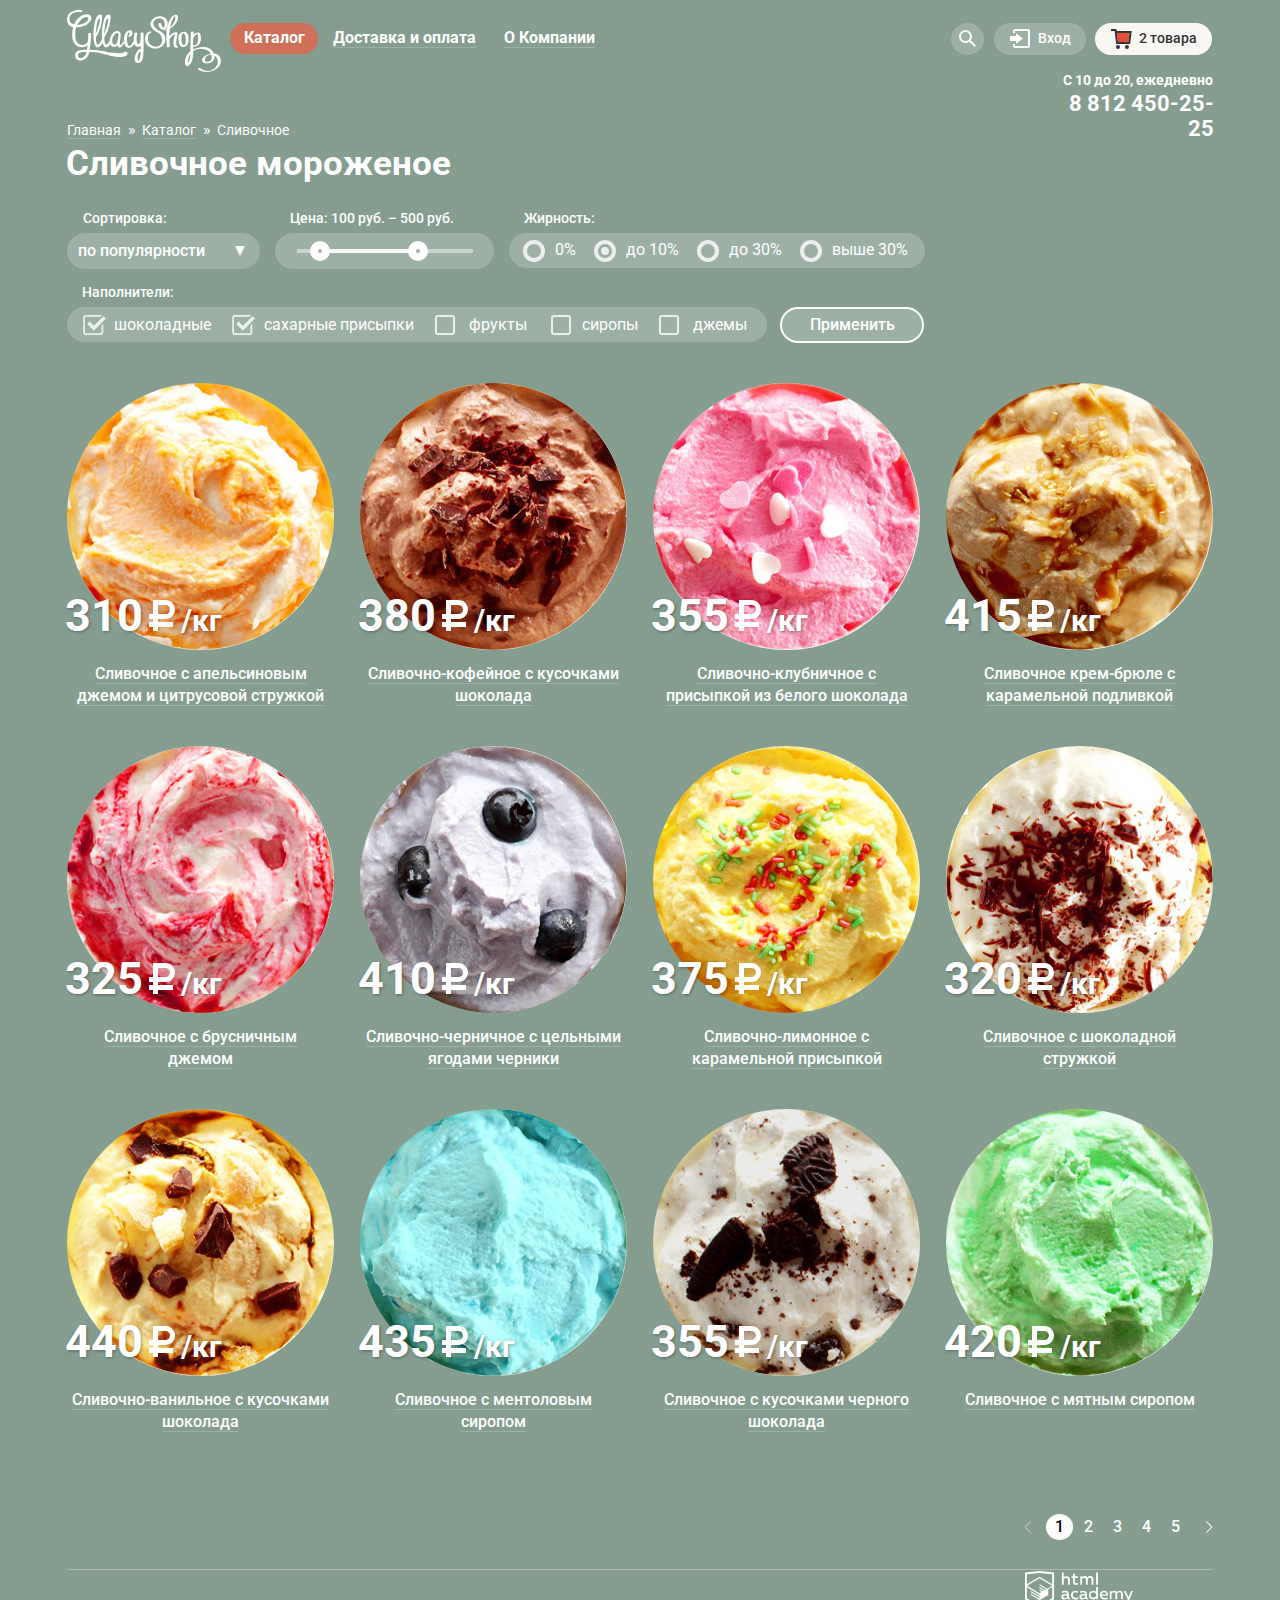
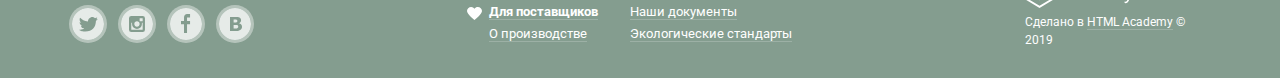
==== inner.html @ cc371067 "Правки + PxP задание 7" ====
<!DOCTYPE html>
<html lang="ru">
  <head>
    <meta charset="UTF-8">
    <title>Каталог сливочного мороженого Глейси</title>
    <link rel="stylesheet" href="https://fonts.googleapis.com/css?family=Roboto:400,500,700&amp;subset=cyrillic">
    <link rel="stylesheet" href="css/normalize.css">
    <link rel="stylesheet" href="css/style.css">
  </head>
  <body>
    <header class="main-header container">
      <nav class="main-navigation">
        <a class="logo-main-header" href="index.html">
          <img src="img/icons/logo.svg" alt="Gllacy Shop" width="154" height="64">
        </a>
        <ul class="site-navigation">
          <li class="site-navigation-item">
            <a class="current-site-navigation-link" href="#"><span class="site-navigation-item-border">Каталог</span></a>
            <ul class="catalog-navigation">
              <li class="catalog-navigation-item"><a href="#">Новинки</a></li>
              <li class="catalog-navigation-item"><a class="current-catalog-navigation-link">Сливочное</a></li>
              <li class="catalog-navigation-item"><a href="#">Щербеты</a></li>
              <li class="catalog-navigation-item"><a href="#">Фруктовый лед</a></li>
              <li class="catalog-navigation-item"><a href="#">Мелорин</a></li>
            </ul>
          </li>
          <li class="site-navigation-item"><a href="#"><span class="site-navigation-item-border">Доставка и оплата</span></a></li>
          <li class="site-navigation-item"><a href="#"><span class="site-navigation-item-border">О Компании</span></a></li>
        </ul>
        <ul class="user-navigation">
          <li class="user-navigation-search">
            <a href="#"><svg xmlns="http://www.w3.org/2000/svg" xmlns:xlink="http://www.w3.org/1999/xlink" width="17" height="17" viewBox="0 0 17 17"><path fill="#fff" d="M16.958 15.527L11.75 10.32A6.455 6.455 0 0 0 13 6.5 6.5 6.5 0 1 0 6.5 13a6.465 6.465 0 0 0 3.839-1.263l5.205 5.204 1.414-1.414zM6.5 11C4.019 11 2 8.981 2 6.5S4.019 2 6.5 2 11 4.019 11 6.5 8.981 11 6.5 11z"/></svg><span class="visually-hidden">Поиск по сайту</span></a>
            <section class="hover-search">
              <h2 class="visually-hidden">Форма поиска</h2>
              <form class="hover-search-form" action="https://echo.htmlacademy.ru" method="post">
                <input type="search" name="search" aria-label="Что ищем?" placeholder="Что ищем?">
              </form>
            </section>
          </li>
          <li class="user-navigation-login">
            <a href="#"><svg xmlns="http://www.w3.org/2000/svg" xmlns:xlink="http://www.w3.org/1999/xlink" width="21" height="19" viewBox="0 0 21 19"><g fill="#000"><path d="M6 14.875L12.917 9.5 6 4.125v2.917H-.042v4.917H6z"/><path d="M18 0H5C3.9 0 3 .9 3 2v2h2V2h13v15H5v-2H3v2c0 1.1.9 2 2 2h13c1.1 0 2-.9 2-2V2c0-1.1-.9-2-2-2z"/></g></svg>Вход<span class="visually-hidden">на сайт</span></a>
            <section class="hover-login">
              <h2 class="visually-hidden">Форма логина</h2>
              <form class="hover-login-form" action="https://echo.htmlacademy.ru" method="post">
                <p class="hover-login-input"><input type="email" name="login-email" aria-label="Электронная почта" placeholder="Электронная почта"></p>
                <p class="hover-login-input"><input type="password" name="login-password" aria-label="Пароль" placeholder="Пароль"></p>
                <button class="hover-login-button button" type="submit">Войти</button>
                <p class="hover-login-links">
                  <a href="#">Забыли пароль?</a>
                  <a href="#">Новая регистрация</a>
                </p>
              </form>
            </section>
          </li>
          <li class="user-navigation-cart filled-cart">
            <a href="#"><svg xmlns="http://www.w3.org/2000/svg" width="21" height="20" viewBox="0 0 21 20"><path fill="#E84D37" d="M5.888 4.031L6.922 13h10.45l1.176-8.969z"/><circle fill="#343434" cx="6.984" cy="18" r="2"/><circle fill="#343434" cx="15.984" cy="18" r="2"/><path fill="#343434" d="M5.657 2.031L5.422 0H0v2h3.64l1.5 13h13.988l1.699-12.969H5.657zM17.372 13H6.922L5.888 4.031h12.66L17.372 13z"/></svg><span class="visually-hidden">В корзине</span>2 товара</a>
            <section class="hover-filled-cart">
              <h2 class="visually-hidden">В корзине</h2>
              <table class="hover-filled-cart-table">
                <tbody class="cart-tbody">
                  <tr class="cart-tbody-row">
                    <td class="cart-delete"><button class="cart-delete-button" type="button"><span class="visually-hidden">Удалить</span></button></td>
                    <td class="cart-item-image"><img src="img/catalog-item/mini-orange.png" alt="Пломбир с апельсиновым джемом" width="33" height="33"></td>
                    <td class="cart-item-name"><a href="#">Пломбир с апельсиновым джемом</a></td>
                    <td class="cart-price">1,5 кг х <span class="cart-price-per-weight">200 руб.</span></td>
                    <td class="cart-price-sum">300 руб.</td>
                  </tr>
                  <tr class="cart-tbody-row">
                    <td class="cart-delete"><button class="cart-delete-button" type="button"><span class="visually-hidden">Удалить</span></button></td>
                    <td class="cart-item-image"><img src="img/catalog-item/mini-strawberry.png" alt="Клубничный пломбир с присыпкой из белого шоколада" width="33" height="33"></td>
                    <td class="cart-item-name"><a href="#">Клубничный пломбир с присыпкой из белого шоколада</a></td>
                    <td class="cart-price">1,5 кг х <span class="cart-price-per-weight">300 руб.</span></td>
                    <td class="cart-price-sum">450 руб.</td>
                  </tr>
                </tbody>
                <tfoot class="cart-tfoot">
                  <tr class="cart-tfoot-row">
                    <td class="cart-total" colspan="5">Итого: 750 руб.</td>
                  </tr>
                </tfoot>
              </table>
              <a class="hover-filled-cart-button button" href="#">Оформить заказ</a>
            </section>
          </li>
        </ul>
        <section class="header-contacts">
          <h2 class="visually-hidden">Контакты</h2>
          <p class="header-contacts-hours">С 10 до 20, ежедневно</p>
          <a class="header-contacts-tel" href="tel:+78124502525">8 812 450-25-25</a>
        </section>
      </nav>
    </header>
    <main class="container">
      <div class="wrapper-h1-breadcrumbs">
        <h1 class="h1-cream">Сливочное мороженое</h1>
        <ul class="breadcrumbs">
          <li class="breadcrumbs-item"><a href="index.html">Главная</a></li>
          <li class="breadcrumbs-item"><a href="#">Каталог</a></li>
          <li class="breadcrumbs-item"><a class="breadcrumbs-current">Сливочное</a></li>
        </ul>
      </div>
      <section class="catalog-filter">
        <h2 class="visually-hidden">Фильтры каталога</h2>
        <form class="catalog-filter-form" action="https://echo.htmlacademy.ru" method="get">
          <fieldset class="field-sorting">
            <legend class="field-sorting-title">Сортировка:</legend>
            <select class="field-sorting-options" name="sorting" aria-label="Выбор сортировки">
              <option value="popularity">по популярности</option>
              <option value="cheap-first">сначала недорогие</option>
              <option value="expensive-first">сначала дорогие</option>
              <option value="fat-content">по жирности</option>
            </select>
            <span class="field-sorting-options-arrow"></span>
          </fieldset>
          <fieldset class="field-price-range"> <!-- Вопрос - у нас тут заглушка, норм что текст просто в легенде написан или надо 100 руб и 500 руб вынести в 2 отдельных лейбла с инпутами? -->
            <legend>Цена: 100 руб. – 500 руб.</legend>
            <input class="visually-hidden" type="range" name="price-range" min="100" max="500" step="5" aria-label="Выбор ценового диапазона" tabindex="-1">
            <div class="range-controls">
              <div class="scale">
                <div class="bar"></div>
              </div>
              <div class="range-toggle range-toggle-min"></div>
              <div class="range-toggle range-toggle-max"></div>
            </div>
          </fieldset>
          <fieldset class="field-fat">
            <legend>Жирность<span class="visually-hidden"> мороженого</span>:</legend>
            <div class="field-wrapper field-wrapper-fat">
              <label for="fat-zero">
                <input class="visually-hidden" id="fat-zero" type="radio" name="fat-content">
                <span class="fat-radio"></span>0%
              </label>
              <label for="fat-below-10">
                <input class="visually-hidden" id="fat-below-10" type="radio" name="fat-content" checked>
                <span class="fat-radio"></span>до 10%
              </label>
              <label for="fat-below-30">
                 <input class="visually-hidden" id="fat-below-30" type="radio" name="fat-content">
                 <span class="fat-radio"></span>до 30%
              </label>
              <label for="fat-above-30">
                <input class="visually-hidden" id="fat-above-30" type="radio" name="fat-content">
                <span class="fat-radio"></span>выше 30%
              </label>
            </div>
          </fieldset>
          <fieldset class="field-filler">
            <legend>Наполнители<span class="visually-hidden"> для мороженого</span>:</legend>
            <div class="field-wrapper field-wrapper-filler">
              <label for="filler-choco">
                <input class="visually-hidden" id="filler-choco" type="checkbox" name="filler-choco" checked>
                <span class="filler-checkbox"></span>шоколадные
              </label>
              <label for="filler-sugar">
                <input class="visually-hidden" id="filler-sugar" type="checkbox" name="filler-sugar" checked>
                <span class="filler-checkbox"></span>сахарные присыпки
              </label>
              <label for="filler-fruits">
                <input class="visually-hidden" id="filler-fruits" type="checkbox" name="filler-fruits">
                <span class="filler-checkbox"></span>фрукты
              </label>
              <label for="filler-syrup">
                <input class="visually-hidden" id="filler-syrup" type="checkbox" name="filler-syrup">
                <span class="filler-checkbox"></span>сиропы
              </label>
              <label for="filler-jam">
                <input class="visually-hidden" id="filler-jam" type="checkbox" name="filler-jam">
                <span class="filler-checkbox"></span>джемы
              </label>
            </div>
          </fieldset>
          <button class="catalog-filter-button" type="submit">Применить</button>
        </form>
      </section>
      <section class="catalog catalog-cream">
        <h2 class="visually-hidden">Виды сливочного мороженого</h2>
        <ul class="catalog-list">
          <li class="catalog-item">
            <h3 class="catalog-item-name">
              <a href="#">Сливочное с апельсиновым джемом и цитрусовой стружкой</a>
            </h3>
            <a class="catalog-item-image-circle" href="#">
              <p><img src="img/catalog-item/orange.jpg" alt="Сливочное с апельсиновым джемом и цитрусовой стружкой" width="267" height="267"></p>
            </a>
            <p class="catalog-item-price">310<span class="visually-hidden">руб.</span><span class="catalog-item-weight">/кг</span></p>
            <a class="catalog-item-button button" href="#">Быстрый просмотр</a>
          </li>
          <li class="catalog-item">
            <h3 class="catalog-item-name">
              <a href="#">Сливочно-кофейное с кусочками шоколада</a>
            </h3>
            <a class="catalog-item-image-circle" href="#">
              <p><img src="img/catalog-item/coffee.jpg" alt="Сливочно-кофейное с кусочками шоколада" width="267" height="267"></p>
            </a>
            <p class="catalog-item-price">380<span class="visually-hidden"> руб.</span><span class="catalog-item-weight">/кг</span></p>
            <a class="catalog-item-button button" href="#">Быстрый просмотр</a>
          </li>
          <li class="catalog-item">
            <h3 class="catalog-item-name">
              <a href="#">Сливочно-клубничное с присыпкой из белого шоколада</a>
            </h3>
            <a class="catalog-item-image-circle" href="#">
              <p><img src="img/catalog-item/strawberry.jpg" alt="Сливочно-клубничное с присыпкой из белого шоколада" width="267" height="267"></p>
            </a>
            <p class="catalog-item-price">355<span class="visually-hidden"> руб.</span><span class="catalog-item-weight">/кг</span></p>
            <a class="catalog-item-button button" href="#">Быстрый просмотр</a>
          </li>
          <li class="catalog-item">
            <h3 class="catalog-item-name">
              <a href="#">Сливочное крем-брюле с карамельной подливкой</a>
            </h3>
            <a class="catalog-item-image-circle" href="#">
              <p><img src="img/catalog-item/cream-brulee.jpg" alt="Сливочное крем-брюле с карамельной подливкой" width="267" height="267"></p>
            </a>
            <p class="catalog-item-price">415<span class="visually-hidden"> руб.</span><span class="catalog-item-weight">/кг</span></p>
            <a class="catalog-item-button button" href="#">Быстрый просмотр</a>
          </li>
          <li class="catalog-item">
            <h3 class="catalog-item-name">
              <a href="#">Сливочное с брусничным джемом</a>
            </h3>
            <a class="catalog-item-image-circle" href="#">
              <p><img src="img/catalog-item/cranberry.jpg" alt="Сливочное с брусничным джемом" width="267" height="267"></p>
            </a>
            <p class="catalog-item-price">325<span class="visually-hidden"> руб.</span><span class="catalog-item-weight">/кг</span></p>
            <a class="catalog-item-button button" href="#">Быстрый просмотр</a>
          </li>
          <li class="catalog-item">
            <h3 class="catalog-item-name">
              <a href="#">Сливочно-черничное с цельными ягодами черники</a>
            </h3>
            <a class="catalog-item-image-circle" href="#">
              <p><img src="img/catalog-item/blueberry.jpg" alt="Сливочно-черничное с цельными ягодами черники" width="267" height="267"></p>
            </a>
            <p class="catalog-item-price">410<span class="visually-hidden"> руб.</span><span class="catalog-item-weight">/кг</span></p>
            <a class="catalog-item-button button" href="#">Быстрый просмотр</a>
          </li>
          <li class="catalog-item">
            <h3 class="catalog-item-name">
              <a href="#">Сливочно-лимонное с карамельной присыпкой</a>
            </h3>
            <a class="catalog-item-image-circle" href="#">
              <p><img src="img/catalog-item/lemon.jpg" alt="Сливочно-лимонное с карамельной присыпкой" width="267" height="267"></p>
            </a>
            <p class="catalog-item-price">375<span class="visually-hidden"> руб.</span><span class="catalog-item-weight">/кг</span></p>
            <a class="catalog-item-button button" href="#">Быстрый просмотр</a>
          </li>
          <li class="catalog-item">
            <h3 class="catalog-item-name">
              <a href="#">Сливочное с шоколадной стружкой</a>
            </h3>
            <a class="catalog-item-image-circle" href="#">
              <p><img src="img/catalog-item/choco.jpg" alt="Сливочное с шоколадной стружкой" width="267" height="267"></p>
            </a>
            <p class="catalog-item-price">320<span class="visually-hidden"> руб.</span><span class="catalog-item-weight">/кг</span></p>
            <a class="catalog-item-button button" href="#">Быстрый просмотр</a>
          </li>
          <li class="catalog-item">
            <h3 class="catalog-item-name">
              <a href="#">Сливочно-ванильное с кусочками шоколада</a>
            </h3>
            <a class="catalog-item-image-circle" href="#">
              <p><img src="img/catalog-item/vanilla.jpg" alt="Сливочно-ванильное с кусочками шоколада" width="267" height="267"></p>
            </a>
            <p class="catalog-item-price">440<span class="visually-hidden"> руб.</span><span class="catalog-item-weight">/кг</span></p>
            <a class="catalog-item-button button" href="#">Быстрый просмотр</a>
          </li>
          <li class="catalog-item">
            <h3 class="catalog-item-name">
              <a href="#">Сливочноe с ментоловым сиропом</a>
            </h3>
            <a class="catalog-item-image-circle" href="#">
              <p><img src="img/catalog-item/mentol.jpg" alt="Сливочноe с ментоловым сиропом" width="267" height="267"></p>
            </a>
            <p class="catalog-item-price">435<span class="visually-hidden"> руб.</span><span class="catalog-item-weight">/кг</span></p>
            <a class="catalog-item-button button" href="#">Быстрый просмотр</a>
          </li>
          <li class="catalog-item">
            <h3 class="catalog-item-name">
              <a href="#">Сливочное с кусочками черного шоколада</a>
            </h3>
            <a class="catalog-item-image-circle" href="#">
              <p><img src="img/catalog-item/black-choco.jpg" alt="Сливочное с кусочками черного шоколада" width="267" height="267"></p>
            </a>
            <p class="catalog-item-price">355<span class="visually-hidden"> руб.</span><span class="catalog-item-weight">/кг</span></p>
            <a class="catalog-item-button button" href="#">Быстрый просмотр</a>
          </li>
          <li class="catalog-item">
            <h3 class="catalog-item-name">
              <a href="#">Сливочное с мятным сиропом</a>
            </h3>
            <a class="catalog-item-image-circle" href="#">
              <p><img src="img/catalog-item/mint.jpg" alt="Сливочное с мятным сиропом" width="267" height="267"></p>
            </a>
            <p class="catalog-item-price">420<span class="visually-hidden"> руб.</span><span class="catalog-item-weight">/кг</span></p>
            <a class="catalog-item-button button" href="#">Быстрый просмотр</a>
          </li>
        </ul>
      </section>
      <section class="pagination">
        <h2 class="visually-hidden">Навигация по каталогу</h2>
        <ul class="pagination-list">
          <li class="pagination-list-item pagination-arrow"><a class="pagination-link"><svg xmlns="http://www.w3.org/2000/svg" width="8" height="12" viewBox="0 0 8 12"><path fill="#C1C6CE" d="M7.237 5.642L1.73.132c-.2-.197-.52-.197-.717 0s-.198.52 0 .717L6.163 6l-5.15 5.15c-.2.198-.2.52 0 .717.098.1.228.148.357.148.13 0 .26-.05.358-.148l5.51-5.51c.198-.197.198-.517 0-.715z"/></svg></a></li>
          <li class="pagination-list-item current-pagination"><a class="pagination-link">1</a></li>
          <li class="pagination-list-item"><a class="pagination-link" href="#">2</a></li>
          <li class="pagination-list-item"><a class="pagination-link" href="#">3</a></li>
          <li class="pagination-list-item"><a class="pagination-link" href="#">4</a></li>
          <li class="pagination-list-item"><a class="pagination-link" href="#">5</a></li>
          <li class="pagination-list-item pagination-arrow"><a class="pagination-link" href="#"><svg xmlns="http://www.w3.org/2000/svg" width="8" height="12" viewBox="0 0 8 12"><path fill="#C1C6CE" d="M7.237 5.642L1.73.132c-.2-.197-.52-.197-.717 0s-.198.52 0 .717L6.163 6l-5.15 5.15c-.2.198-.2.52 0 .717.098.1.228.148.357.148.13 0 .26-.05.358-.148l5.51-5.51c.198-.197.198-.517 0-.715z"/></svg></a></li>
        </ul>
      </section>
    </main>
    <footer class="main-footer container">
      <section class="main-footer-social">
        <h2 class="visually-hidden">Глейси в социальных сетях</h2>
        <ul class="main-footer-social-list">
          <li class="main-footer-social-list-item"><a href="#"><span class="visually-hidden">Twitter</span><svg xmlns="http://www.w3.org/2000/svg" width="32" height="32" viewBox="0 0 32 32"><path fill="#FFF" d="M16 0C7.164 0 0 7.164 0 16c0 8.837 7.164 16 16 16 8.837 0 16-7.163 16-16 0-8.836-7.163-16-16-16zm7.944 12.809c-.251 6.516-3.463 10.832-10.992 10.702h-.486c-.447 0-4.543-.443-5.344-1.823 2.479.19 4.247-.406 5.12-1.136-1.048-.289-2.923-.461-3.251-2.848.384.104.618.221 1.299.113-1.307-.824-2.758-1.519-2.679-3.643.311.317 1.164.518 1.46.457-.768-.233-2.149-3.244-.974-4.781 1.984 1.79 4.075 3.482 7.804 3.643.227-2.214 1.24-3.699 3.168-4.325 1.84-.479 3.255.26 3.901 1.138.737-.224 1.453-.466 2.193-.685-.004.833-.569 1.463-.935 1.709.747.165 1.423-.475 1.423-.475-.184.963-1.094 1.725-1.707 1.954z"/></svg></a></li>
          <li class="main-footer-social-list-item"><a href="#"><span class="visually-hidden">Instagram</span><svg xmlns="http://www.w3.org/2000/svg" width="32" height="32" viewBox="0 0 32 32"><g fill="#FFF"><path d="M20.916 16a4.938 4.938 0 1 1-9.877 0c0-.394.051-.773.138-1.14h-.897v6.838h11.396V14.86h-.897c.086.367.137.746.137 1.14z"/><path d="M15.978 18.659c1.466 0 2.659-1.193 2.659-2.659s-1.193-2.659-2.659-2.659c-1.466 0-2.659 1.193-2.659 2.659s1.192 2.659 2.659 2.659zM18.637 10.302h3.039v3.039h-3.039z"/><path d="M16 0C7.164 0 0 7.164 0 16c0 8.837 7.164 16 16 16 8.837 0 16-7.163 16-16 0-8.836-7.163-16-16-16zm7.955 21.698a2.285 2.285 0 0 1-2.279 2.279H10.279A2.285 2.285 0 0 1 8 21.698V10.302a2.286 2.286 0 0 1 2.279-2.279h11.396a2.286 2.286 0 0 1 2.279 2.279v11.396z"/></g></svg></a></li>
          <li class="main-footer-social-list-item"><a href="#"><span class="visually-hidden">Facebook</span><svg xmlns="http://www.w3.org/2000/svg" width="32" height="32" viewBox="0 0 32 32"><path fill="#FFF" d="M16 0C7.164 0 0 7.163 0 16s7.164 16 16 16c8.837 0 16-7.164 16-16S24.837 0 16 0zm4.062 9.455h-3.021v3.444h3.021v3.445h-3.021v8.61H14.02v-8.61H11v-3.445h3.021V9.455c0-1.902 1.353-3.445 3.021-3.445h3.021v3.445z"/></svg></a></li>
          <li class="main-footer-social-list-item"><a href="#"><span class="visually-hidden">ВКонтакте</span><svg xmlns="http://www.w3.org/2000/svg" width="32" height="32" viewBox="0 0 32 32"><g fill="#FFF"><path d="M16.637 14.495c.402-.019.719-.082.951-.188.326-.145.54-.33.641-.559.101-.229.15-.496.15-.797 0-.232-.058-.465-.174-.697-.116-.232-.322-.405-.617-.517-.264-.1-.592-.155-.984-.165a76.242 76.242 0 0 0-1.652-.014h-.339v2.965h.565c.571 0 1.057-.009 1.459-.028zM18.118 17.084c-.282-.081-.672-.125-1.166-.132a127.97 127.97 0 0 0-1.55-.009h-.79v3.493h.264c1.014 0 1.74-.003 2.18-.009a3.2 3.2 0 0 0 1.212-.245c.377-.157.633-.364.774-.625s.214-.562.214-.9c0-.446-.088-.788-.261-1.03-.17-.241-.464-.423-.877-.543z"/><path d="M16 0C7.164 0 0 7.164 0 16c0 8.837 7.164 16 16 16 8.837 0 16-7.163 16-16 0-8.836-7.163-16-16-16zm6.602 20.531a3.73 3.73 0 0 1-1.124 1.327c-.552.415-1.161.71-1.823.886s-1.501.264-2.519.264h-6.121V8.987h5.443c1.13 0 1.957.038 2.48.113a5.126 5.126 0 0 1 1.561.5c.533.27.929.632 1.189 1.087.26.455.392.975.392 1.558 0 .678-.179 1.278-.536 1.795-.358.518-.863.92-1.517 1.208v.075c.917.182 1.642.559 2.179 1.13.537.571.807 1.325.807 2.261 0 .678-.138 1.283-.411 1.817z"/></g></svg></a></li>
        </ul>
      </section>
      <section class="main-footer-documentation">
        <h2 class="visually-hidden">Дополнительная информация</h2>
        <ul class="main-footer-documentation-list">
          <li class="main-footer-documentation-list-item"><a href="#">Для поставщиков</a><svg class="svg-heart" xmlns="http://www.w3.org/2000/svg" width="15" height="13" viewBox="0 0 15 13"><path fill="#FFF" d="M10.799 0c-1.35 0-2.551.65-3.3 1.661A4.097 4.097 0 0 0 4.199 0C1.875 0 0 1.806 0 4.044 0 7.223 7.499 13 7.499 13s7.499-5.777 7.499-8.956C14.998 1.806 13.123 0 10.799 0z"/></svg></li>
          <li class="main-footer-documentation-list-item"><a href="#">О производстве</a></li>
          <li class="main-footer-documentation-list-item"><a href="#">Наши документы</a></li>
          <li class="main-footer-documentation-list-item"><a href="#">Экологические стандарты</a></li>
        </ul>
      </section>
      <p class="main-footer-copyright">Сделано в <a href="https://htmlacademy.ru/intensive/htmlcss">HTML Academy</a> © 2019</p>
    </footer>
    <script src="js/script.js"></script>
  </body>
</html>
---- css/style.css ----
/*
    Позиционирование
    Блочная модель
    Типографика
    Оформление
    Анимация
    Разное
 */

*, *::before, *::after {
    box-sizing: inherit;
}

html {
   box-sizing: border-box;
}

body {
  font-family: 'Roboto', Arial, sans-serif;
  font-size: 16px;
  line-height: 22px;
  color: #ffffff;
  background-color: #849d8f;
}

.container {
  width: 1200px;
  margin: 0 auto;
  padding: 0 27px;
}

a {
  text-decoration: none;
}

img {
  max-width: 100%;
  height: auto;
}

.visually-hidden:not(:focus):not(:active),
input[type="checkbox"].visually-hidden,
input[type="radio"].visually-hidden {
  position: absolute;
  width: 1px;
  height: 1px;
  margin: -1px;
  border: 0;
  padding: 0;
  white-space: nowrap;
  clip-path: inset(100%);
  clip: rect(0 0 0 0);
  overflow: hidden;
}

.popup-show {
  display: block;
}

.button { /* Проверить шрифты\цвет шрифта и прозрачность кнопок */
  display: inline-block;
  text-align: center;
  font: inherit;
  font-weight: bold;
  color: #ffffff;
  background-color: #f26843;
  background-image: linear-gradient(to top, #e74a35, #f26843); /* Проверить градиент для защиты */
  background-repeat: no-repeat;
  box-shadow: 0px 2px 2px 0 rgba(172, 16, 0, 0.64);
  border: 0;
  border-radius: 50px;
  cursor: pointer;
}

.button:hover, /* Стили фотошопа в коментах - активные стили - из демки академии */
.button:focus {
  /* box-shadow: 0px 2px 2px 0 #ac1000;
  background-image:
  linear-gradient(to bottom, rgba(255, 255, 255, 0.2), rgba(255, 255, 255, 0.2)),
  linear-gradient(to top, #e74a35, #f26843); */
  background: linear-gradient(to bottom, #f58669 0%, #ec6f5e 100%);
  box-shadow: 0 2px 2px rgba(172, 16, 0, 1);
}

.button:active {
  /* box-shadow: inset 0px 2px 2px 0 #942718;
  background-image:
  linear-gradient(to bottom, rgba(0, 0, 0, 0.07), rgba(0, 0, 0, 0.07)),
  linear-gradient(to bottom, #e74a35, #f26843); */
  background: linear-gradient(to bottom, #d84732 0%, #e1613e 100%);
  box-shadow: inset 0 2px 2px rgba(172, 16, 0, 1);
}

/* ШАПКА */

.main-navigation {
  display: flex;
  flex-wrap: wrap;
}

.site-navigation,
.catalog-navigation,
.user-navigation {
  list-style: none;
  display: flex;
  margin: 0;
  padding: 0;
}

.logo-main-header {
  width: 154px;
  height: 64px;
  margin-right: 9px;
  padding-top: 9px;
}

.site-navigation {
  width: 689px;
  margin-right: auto;
  padding-top: 23px;
}

.user-navigation {
  width: 267px;
  margin-left: auto;
  justify-content: flex-end;
  padding-top: 23px;
}

.main-navigation a {
  color: inherit;
}

.site-navigation-item > a {
  display: block;
  padding: 6px 13px 7px 14px;
  margin-right: 1px;
  font-size: 16px;
  line-height: 18px;
  font-weight: 700;
  border-radius: 25px;
  background-color: transparent;
}

.site-navigation-item-border {
  border-bottom: 1px solid rgba(255, 255, 255, 0.2);
}

.site-navigation-item > a:hover,
.site-navigation-item > a:focus {
  color: #323232;
  background-color: #f7f6f3;
}

.site-navigation-item > a:active {
  color: #323232;
  background-color: #ededed;
  box-shadow: inset 0px 2px 1px 0 #696969;
}

a:hover .site-navigation-item-border,
a:focus .site-navigation-item-border,
a:active .site-navigation-item-border,
.current-site-navigation-link .site-navigation-item-border {
  border-bottom: none;
}

li .current-site-navigation-link,
li .current-site-navigation-link:hover,
li .current-site-navigation-link:focus,
li .current-catalog-navigation-link {
  color: inherit;
  background-color: #d07058;
}

li .current-site-navigation-link:active {
  color: #323232;
  background-color: #ededed;
  box-shadow: inset 0px 2px 1px 0 #696969;
}

.site-navigation-item {
  position: relative;
}

.catalog-navigation {
  position: absolute;
  top: 36px;
  left: -7px;
  width: 143px;
  height: 171px;
  background-color: #f8f7f4;
  box-shadow: 0px 20px 20px 0 rgba(0, 0, 0, 0.4);
  border-radius: 5px;
  display: none;
  z-index: 10;
}

.site-navigation-item:hover .catalog-navigation,
.site-navigation-item:focus-within .catalog-navigation {  /* Доделать на js для caniuse .popup-show */
  display: block;
}

.catalog-navigation::before {
  content: "";
  position: absolute;
  top: 38px;
  left: 6px;
  width: 128px;
  height: 1px;
  background-color: rgba(0, 0, 0, 0.2);
}

.catalog-navigation a {
  display: block;
  padding: 5px 0 7px 20px;
  font-size: 14px;
  line-height: 16px;
  color: #323232;
}

.catalog-navigation-item:first-of-type a {
  margin: 7px 0 13px;
}

.catalog-navigation-item:last-child {
  margin-bottom: 0;
}

.catalog-navigation .current-catalog-navigation-link {
  color: #ffffff;
}

.catalog-navigation-item:first-of-type a {
  font-weight: 700;
}

.catalog-navigation a:not(.current-catalog-navigation-link):hover,
.catalog-navigation a:not(.current-catalog-navigation-link):focus {
  background-color: #fbded7;
}

.catalog-navigation a:not(.current-catalog-navigation-link):active {
  background-color: #f6b5a5;
}

/* НАВИГАЦИЯ ПОЛЬЗОВАТЕЛЯ */

.user-navigation a {
  font-size: 14px;
  line-height: 16px;
  font-weight: 500;
}

.user-navigation-search,
.user-navigation-login,
.user-navigation-cart {
  background-color: rgba(255, 255, 255, 0.2);
}

.user-navigation-search:hover,
.user-navigation-login:hover,
.user-navigation-cart:not(.filled-cart):hover,
.user-navigation-search:focus-within,
.user-navigation-login:focus-within,
.user-navigation-cart:not(.filled-cart):focus-within,
.filled-cart {
  background-color: #f8f7f4;
}

.user-navigation-search:hover a,
.user-navigation-login:hover a,
.user-navigation-cart:hover > a,
.user-navigation-search:focus-within,
.user-navigation-login:focus-within,
.user-navigation-cart:not(.filled-cart):focus-within,
.filled-cart > a {
  color: #323232;
}

.user-navigation-login path {
  fill: #ffffff;
}

.user-navigation-search:hover path,
.user-navigation-cart:not(.filled-cart):hover path,
.user-navigation-cart:not(.filled-cart):hover circle,
.user-navigation-search:focus-within path,
.user-navigation-cart:not(.filled-cart):focus-within path,
.user-navigation-cart:not(.filled-cart):focus-within circle,
.user-navigation-login:hover path,
.user-navigation-login:focus-within path {
  fill: #323232;
}

.user-navigation-search {
  position: relative;
  text-align: left;
  width: 33px;
  height: 32px;
  margin-right: 10px;
  border-radius: 50%;
}

.user-navigation-search > a {
  display: block;
  padding: 7px 7px 31px 8px;
}

.user-navigation-login {
  position: relative;
  width: 92px;
  height: 32px;
  border-radius: 30px;
}

.user-navigation-login > a {
  display: block;
  padding: 7px 17px 15px 44px;
}

.user-navigation-cart {
  position: relative;
  width: 100px;
  height: 32px;
  margin-left: 10px;
  border-radius: 30px;
}

.user-navigation-cart > a {
  display: block;
  padding: 7px 17px 15px 44px;
}

.filled-cart {
  width: 117px;
  margin-left: 9px;
  margin-right: 1px;
}

.filled-cart > a {
  padding: 7px 15px 15px 44px;
}

.user-navigation svg {
  position: absolute;
}

.user-navigation-search:hover .hover-search,
.user-navigation-cart:hover .hover-filled-cart,
.user-navigation-login:hover .hover-login,
.user-navigation-search:focus-within .hover-search,
.user-navigation-cart:focus-within .hover-filled-cart,
.user-navigation-login:focus-within .hover-login {
  display: block;
}

/* ХОВЕР - ПОИСК */

.hover-search {
  position: absolute;
  right: 0;
  bottom: -89px;
  width: 341px;
  padding: 20px 15px;
  background-color: #f8f7f4;
  box-shadow: 0px 20px 20px 0 rgba(0, 0, 0, 0.4);
  border-radius: 5px;
  display: none;
  z-index: 4;
}

.hover-search input {
  padding: 11px 0 10px 15px;
  width: 311px;
  font-size: 14px;
  line-height: 24px;
  color: #323232;
  font-weight: 700;
  box-shadow: 0 0 0 2px rgba(178, 178, 178, 0.52);
  border: none;
  border-radius: 5px;
}

.hover-search input::placeholder {
  color: #999999;
  font-weight: 400;
}

.hover-search input:hover {
  box-shadow: 0 0 0 2px rgba(154, 154, 154, 0.52);
}

.hover-search input:focus {
  box-shadow: 0 0 0 2px rgba(46, 136, 228, 0.52);
}

.hover-search input:invalid {
  box-shadow: 0 0 0 2px red;
}

/* ХОВЕР - ЛОГИН */

.hover-login p {
  margin: 0;
}

.hover-login-form .hover-login-input {
  margin-bottom: 20px;
}

.hover-login {
  position: absolute;
  right: 0;
  bottom: -224px;
  width: 277px;
  padding: 20px 17px 22px 19px;
  background-color: #f8f7f4;
  box-shadow: 0px 20px 20px 0 rgba(0, 0, 0, 0.4);
  border-radius: 5px;
  display: none;
  z-index: 4;
}

.user-navigation-login svg {
  top: 6px;
  left: 16px;
}

.hover-login input {
  padding: 11px 0 10px 15px;
  width: 241px;
  font-size: 14px;
  line-height: 24px;
  color: #323232;
  font-weight: 700;
  box-shadow: 0 0 0 2px rgba(178, 178, 178, 0.52);
  border: none;
  border-radius: 5px;
}

.hover-login input::placeholder {
  color: #999999;
  font-weight: 400;
}

.hover-login input:hover {
  box-shadow: 0 0 0 2px rgba(154, 154, 154, 0.52);
}

.hover-login input:focus {
  box-shadow: 0 0 0 2px rgba(46, 136, 228, 0.52);
}

.hover-login input:invalid {
  box-shadow: 0 0 0 2px red;
}

.hover-login-links a{
  font-size: 13px;
  line-height: 24px;
  color: #323232;
  border-bottom: 1px solid rgba(50, 50, 50, 0.3);
}

.hover-login-links a:hover,
.hover-login-links a:focus,
.hover-login-links a:active {
  color: #e84d37;
  border-bottom-color: rgba(232, 77, 55, 0.3)
}

.hover-login-button {
  float: left;
  padding: 10px 25px;
  margin-right: 20px;
  box-shadow: 0px 1px 2px 0 #ac1000;
  font-size: 18px;
  line-height: 24px;
  color: #fefefe;
}

/* ХОВЕР - КОРЗИНА */

.hover-filled-cart {
  position: absolute;
  right: 0;
  bottom: -250px;
  padding: 20px 15px;
  width: 540px;
  border-radius: 5px;
  box-shadow: 0px 20px 20px 0 rgba(0, 0, 0, 0.4);
  color: #323232;
  background-color: #f8f7f4;
  box-sizing: border-box;
  display: none;
  z-index: 4;
}

.user-navigation-cart svg {
  top: 6px;
  left: 16px;
}

.hover-filled-cart-table {
  width: 510px;
  border-collapse: collapse;
}

.hover-filled-cart-table a {
  color: #323232;
}

.hover-filled-cart-table a,
.hover-filled-cart-table td {
  font-size: 13px;
  line-height: 16px;
  font-weight: 400;
  vertical-align: top;
}

.cart-delete {
  padding-top: 5px;
}

.cart-delete-button {
  width: 11px;
  height: 11px;
  background: url(../img/icons/cross-small.svg) no-repeat;
  border: 0;
  cursor: pointer;
}
.cart-item-name {
  padding-top: 10px;
  width: 220px;
}

.cart-item-image {
  padding: 0;
  padding-bottom: 20px;
}

.cart-price {
  padding: 10px 10px 0;
  text-align: center;
}

.cart-price-sum {
  padding-top: 10px;
}

.cart-price-per-weight {
  color: #999999;
}

.cart-item-name a:hover,
.cart-item-name a:focus,
.cart-item-name a:active {
  color: #e84d37;
}


.cart-tfoot tr {
  text-align: right;
  border-top: 1px solid #cacac7;
}

.cart-tfoot td {
  padding-top: 15px;
  font-size: 15px;
  line-height: 18px;
  font-weight: 700;
}

 .hover-filled-cart .hover-filled-cart-button {
  float: right;
  margin-top: 13px;
  color: #fefefe;
  padding: 10px 15px;
  box-shadow: 0px 1px 2px 0 #ac1000;
  font-size: 18px;
  line-height: 24px;
}

/* ХЕДЕР КОНТАКТЫ */

.header-contacts {
  width: 170px;
  margin-left: auto;
  margin-top: 8px;
  text-align: right;
}

.header-contacts-hours {
  font-size: 14px;
  line-height: 16px;
  font-weight: 700;
  margin: 0;
  margin-bottom: 4px;
}

.header-contacts-tel {
  position: relative;
  right: -1px;
  font-size: 22px;
  line-height: 24px;
  font-weight: 700;
}

.header-contacts-tel:hover,
.header-contacts-tel:focus,
.header-contacts-tel:active {
 color: #ffbc9e;
}

/* ХЛЕБНЫЕ КРОШКИ */

.wrapper-h1-breadcrumbs {
  display: flex;
  flex-direction: column;
  margin-top: -23px;
}

.h1-cream {
  font-size: 35px;
  line-height: 41px;
  order: 1;
  padding: 0;
  margin: 0;
  margin-bottom: 26px;
  margin-left: -1px;
}

.breadcrumbs {
  list-style: none;
  padding: 0;
  margin: 0;
  display: flex;
  margin-bottom: 2px;
}

.breadcrumbs-item:not(:last-child) {
  margin-right: 9px;
}

.breadcrumbs a {
  font-size: 14px;
  line-height: 16px;
  color: inherit;
}

.breadcrumbs a:not(.breadcrumbs-current):hover,
.breadcrumbs a:not(.breadcrumbs-current):focus,
.breadcrumbs a:not(.breadcrumbs-current):active {
  color: #ffbc9e;
  border-bottom-color: rgba(255, 188, 158, 0.2);
}

.breadcrumbs a:not(.breadcrumbs-current) {
  border-bottom: 1px solid rgba(255, 255, 255, 0.2);
}

.breadcrumbs li:not(:last-child)::after {
  content: " »";
  position: relative;
  left: 3px;
}


/* СЛАЙДЕР */

.wrapper-page-index {
  background-image: url("../img/slider/slider-icecream-1.png");
  background-color: #849d8f;
  background-repeat: no-repeat;
  background-position: top center;
  transition: background-image 0.5s ease, background-color 1s ease;
}

.slider {
  position: relative;
  padding-top: 275px;
  text-align: center;
  color: #ffffff;
}

.slider-list {
  margin: 0;
  padding: 0;
  list-style: none;
}

.slider-item {
  display: none;
}

.slider-item p {
  margin: 0 auto;
  margin-bottom: 30px;
  width: 670px;
  font-size: 60px;
  line-height: 60px;
  font-weight: 700;
}

.slider-lead-button {
  margin-bottom: 42px;
  padding: 9px 41px 10px;
  font-size: 32px;
  line-height: 44px;
  text-shadow: 0px 2px 5px rgba(160, 32, 11, 0.76);
}

.slider-controls {
  position: absolute;
  bottom: 62px;
  left: 0;
  font-size: 0;
  z-index: 9;
}

.slider-controls label {
  display: inline-block;
  width: 21px;
  height: 21px;
  margin-right: 8px;
  vertical-align: top;
  background-color: transparent;
  border: 2px solid #ffffff;
  border-radius: 50%;
  cursor: pointer;
}

#product-1:checked ~ .wrapper-page-index {
  background-color: #849d8f;
  background-image: url("../img/slider/slider-icecream-1.png");
}

#product-2:checked ~ .wrapper-page-index {
  background-color: #8996a6;
  background-image: url("../img/slider/slider-icecream-2.png");
}

#product-3:checked ~ .wrapper-page-index {
  background-color: #9d8b84;
  background-image: url("../img/slider/slider-icecream-3.png");
}

#product-1:checked ~ .wrapper-page-index #slide1,
#product-2:checked ~ .wrapper-page-index #slide2,
#product-3:checked ~ .wrapper-page-index #slide3 {
  display: block;
}

#product-1:checked ~ .wrapper-page-index label[for="product-1"],
#product-2:checked ~ .wrapper-page-index label[for="product-2"],
#product-3:checked ~ .wrapper-page-index label[for="product-3"] {
  background-color: #ffffff;
}

.wrapper-page-index::before,
.wrapper-page-index::after {
  content: "";
  visibility: hidden;
}

.wrapper-page-index::before {
  background-image: url("../img/slider/slider-icecream-2.png");
}

.wrapper-page-index::after {
  background-image: url("../img/slider/slider-icecream-3.png");
}

/* БЛОК СПЕЦ ПРЕДЛОЖЕНИЙ */

.special-offer {
  display: flex;
  justify-content: space-between;
  margin-bottom: 40px;
}

.special-offer-banner h3,
.special-offer-banner p {
  margin: 0;
}

.special-offer-banner {
  position: relative;
  width: 560px;
  padding: 15px 20px 24px;
  border-radius: 15px;
}

.banner-raspberry {
  display: flex;
  flex-direction: column;
  background: url(../img/bg-banner-raspberry.jpg) no-repeat;
  background-color: #aa0532;
}

.banner-chocolate {
  display: flex;
  flex-direction: column;
  background: url(../img/bg-banner-choco.jpg) no-repeat;
  background-color: #512f19;
}

.special-offer-lead {
  font-size: 35px;
  line-height: 41px;
  font-weight: 700;
}

.special-offer-banner p {
  font-size: 18px;
  line-height: 22px;
  font-weight: 700;
  margin: 15px 0 45px;
}

.special-offer-button {
  align-self: flex-end;
  padding: 10px 23px 11px;
  font-size: 18px;
  line-height: 24px;
  opacity: 0.99;
}

/* ФИЛЬТРЫ КАТАЛОГА */

.catalog-filter {
  width: 880px;
  margin-bottom: 41px;
}

.catalog-filter-form {
  display: flex;
  flex-wrap: wrap;
  align-items: flex-start;
}

.catalog-filter fieldset {
  margin: 0;
  margin-right: 15px;
  padding: 0;
  border: 0;
}

.catalog-filter legend {
  padding-left: 15px;
  margin-bottom: 7px;
  font-size: 14px;
  line-height: 16px;
  font-weight: 500;
}

.field-wrapper {
  background-color: rgba(255, 255, 255, 0.2);
  border-radius: 20px;
}

/* СОРТИРОВКА */

.field-sorting-options::-ms-expand {  /* Вопрос - правильно решена задача "убрать стрелку селекта" тут и чуть нижже appearance с префиксами */
  display: none;
  }

.field-sorting-options {
  -webkit-appearance: none;
	-moz-appearance: none;
  -ms-appearance: none;
  appearance: none;
  width: 193px; /* Вопрос - не уверен, что правильно задавать тут ширину и высоту */
  height: 36px;
  margin-bottom: 15px;
  padding-left: 11px;
  padding-bottom: 1px;
  text-align: left;
  font-size: 16px;
  line-height: 18px;
  font-weight: 500;
  color: #ffffff;
  background-color: rgba(255, 255, 255, 0.2);
  border-radius: 20px;
  border: none;
}

.field-sorting {
  position: relative;
}

.field-sorting .field-sorting-title {
  padding-left: 16px;
}

.field-sorting-options-arrow::before {
  content: '';
  position: absolute;
  top: 13px;
  left: 168px;
  border-left: 5.5px solid transparent;
  border-right: 5.5px solid transparent;
  border-top: 10px solid #ffffff;
  pointer-events: none;
}

.field-sorting-options option {
  padding: 0;
  color: #323232;
}

.field-sorting-options:hover + .field-sorting-options-arrow::before,
.field-sorting-options:focus + .field-sorting-options-arrow::before {
  border-top: 10px solid #323232;
}

.field-sorting-options:hover,
.field-sorting-options:focus {
  color: #323232;
  background-color: rgba(255, 255, 255, 1);
}

/* ВЫБОР ЦЕНЫ */

.range-controls {
  position: relative;
  width: 219px;
  height: 36px;
  padding-top: 16px;
  padding-left: 22px;
  background-color: rgba(255, 255, 255, 0.2);
  border-radius: 20px;
}

.range-controls .scale {
  width: 176px;
  height: 4px;
  background-color: rgba(248, 247, 244, 0.5);
}

.range-controls .bar {
  position: absolute;
  left: 38px;
  width: 107px;
  height: 4px;
  background-color: #f8f7f4;
}

.range-controls .range-toggle {
  position: absolute;
  top: 8px;
  width: 20px;
  height: 20px;
  background-color: #ababab;
  border: 8px solid #ffffff;
  border-radius: 50%;
  cursor: pointer;
}

.range-toggle-min {
  left: 34.5px;
}

.range-toggle-max {
  right: 66.5px;
}

/* ВЫБОР ЖИРНОСТИ */

.field-wrapper-fat {
  padding: 6px 2.5px 7px 14px;
}

label[for|="fat"] {
  position: relative;
  padding-left: 32px;
  margin-right: 14px;
  cursor: pointer;
}

.fat-radio {
  position: absolute;
  top: 0;
  left: 0;
  width: 22px;
  height: 22px;
  border: 4px solid rgba(255, 255, 255, 0.8);
  border-radius: 50%;
}

label:hover .fat-radio,
input[type="radio"]:focus + .fat-radio {
  border: 4px solid rgba(255, 255, 255, 1);
}

input[type="radio"]:checked + .fat-radio::after {
  content: '';
  position: absolute;
  top: 3px;
  left: 3px;
  width: 8px;
  height: 8px;
  background-color: rgba(255, 255, 255, 0.8);
  border-radius: 50%;
}

label:hover input[type="radio"]:checked:not(:disabled) + .fat-radio::after,
input[type="radio"]:focus + .fat-radio::after {
  background-color: rgba(255, 255, 255, 1);
}

input[type="radio"]:focus + .fat-radio {
  outline: thin dotted;
}


input[type="radio"]:disabled + .fat-radio{
  border: 4px solid rgba(255, 255, 255, 0.4);
}

input[type="radio"]:disabled + .fat-radio::after {
  background-color: rgba(255, 255, 255, 0.4);
}

/* ВЫБОР НАПОЛНИТЕЛЯ */

.field-wrapper-filler {
  padding: 6.5px 19.5px 6.5px 47px;
}

label[for|="filler"] {
  position: relative;
  margin-right: 51px;
  cursor: pointer;
}

label[for|="filler"]:first-of-type {
  margin-right: 49px;
}

label[for|="filler"]:last-of-type {
  margin-right: 0;
}

.filler-checkbox {
  position: absolute;
  top: 0;
  left: -31px;
  width: 20px;
  height: 20px;
  border: 2px solid rgba(255, 255, 255, 0.8);
  border-radius: 3px;
}

label[for="filler-sugar"] .filler-checkbox {
  left: -32px;
}

label[for="filler-fruits"] .filler-checkbox,
label[for="filler-jam"] .filler-checkbox {
  left: -34px;
}

label[for="filler-syrup"] .filler-checkbox {
  left: -31.5px;
}

label:hover .filler-checkbox,
input[type="checkbox"]:focus + .filler-checkbox {
  border: 2px solid rgba(255, 255, 255, 1);
}

input[type="checkbox"]:checked + .filler-checkbox {
  border: none;
}

input[type="checkbox"]:checked + .filler-checkbox::after {
  content: '';
  position: absolute;
  width: 24px;
  height: 20px;
  background: url(../img/icons/checkbox-on.svg) no-repeat;
  opacity: 0.8;
}

label:hover input[type="checkbox"]:checked:not(:disabled) + .filler-checkbox::after,
input[type="checkbox"]:focus + .filler-checkbox::after {
  opacity: 1;
}

input[type="checkbox"]:focus + .filler-checkbox {
  outline: thin dotted;
}

input[type="checkbox"]:disabled:not(:checked) + .filler-checkbox {
  border: 2px solid rgba(255, 255, 255, 0.4);
}

input[type="checkbox"]:disabled + .filler-checkbox::after {
  opacity: 0.4;
}

.catalog-filter-button {
  position: relative;
  top: -1px;
  left: 0.5px;
  align-self: flex-end;
  padding: 6.5px 27px 7.5px 28px;
  font-size: 16px;
  line-height: 18px;
  font-weight: 500;
  color: #ffffff;
  background-color: rgba(255, 255, 255, 0.2);
  box-shadow: 0 0 0 2px #ffffff;
  border: 0;
  border-radius: 20px;
}

.catalog-filter-button:hover,
.catalog-filter-button:focus {
  color: #323232;
  background-color: #ffffff;
}

.catalog-filter-button:active { /* Вопрос - норм что кнопка теряя бордер при нажатии как бы уменьшается? ну и в стайлгайде для базовой обводки кнопки хотят использовать бордер,но с ним как-то кривее получалось */
  color: #323232;
  background-color: #ededed;
  box-shadow: inset 0px 2px 1px 0 #696969;
  border: 0;
}

/* КАТАЛОГ */

.catalog-cream {
  margin-bottom: 42px;
}

.catalog-list,
.catalog-list h3,
.catalog-list p {
  margin: 0;
}

.catalog-list {
  list-style: none;
  display: flex;
  flex-wrap: wrap;
  padding: 0;
}

.catalog-item {
  position: relative;
  display: flex;
  flex-direction: column;
  width: 267px;
  margin-right: 26px;
  margin-bottom: 39px;
}

.catalog-popular .catalog-item {
  margin-bottom: 38px;
}


.catalog-item:nth-child(4n) {
  margin-right: 0;
}

.catalog-item-image-circle {
  margin-bottom: 7px;
}

.catalog-item-image-circle img{
  border-radius: 50%;
 }

 .hit .catalog-item-image-circle::before{
  content: '';
  position: absolute;
  width: 61px;
  height: 61px;
  background: url(../img/icons/hit.svg) no-repeat;
 }

 .catalog-item-name {
  width: 258px;
  align-self: center;
  font-size: 16px;
  line-height: 22px;
  font-weight: 500;
  text-align: center;
  order: 1;
}

.catalog-item-name a {
  color: inherit;
  border-bottom: 1px solid rgba(255, 255, 255, 0.2);
}

.catalog-item-name:hover a,
.catalog-item-name:focus a,
.catalog-item-name:active a {
  color: #ffbc9e;
  border-bottom-color: rgba(255, 188, 158, 0.2);
}

.catalog-item-price {
  position: absolute;
  top: 210px;
  left: -2px;
  font-size: 45px;
  line-height: 45px;
  font-weight: 700;
  text-shadow: 0.5px 0.9px 3px rgba(49, 50, 53, 0.5);
}

.catalog-item-weight {
  margin-left: 38px;
  font-size: 30px;
}

.catalog-item-weight::before {
  content: '';
  position: absolute;
  top: 5px;
  left: 82px;
  width: 31px;
  height: 36px;
  background: url(../img/icons/ruble.svg) no-repeat;
}

.catalog-item-button {
  position: absolute;
  bottom: -55px;
  right: 33px;
  margin: 20px auto 0;
  padding: 10px 17px;
  box-shadow: 0px 1px 2px 0 #ac1000;
  font-size: 18px;
  line-height: 24px;
  color: #fefefe;
  display: none;
}

.catalog-item:hover {
  z-index: 5;
}

.catalog-item::before {
  content: '';
  position: absolute;
  top: -6px;
  left: -13px;
  width: 293px;
  height: 405px;
  opacity: 0.2;
  border-radius: 5px;
  box-shadow: 0px 20px 20px 0 rgba(0, 0, 0, 0.4);
  background-color: #f8f7f4;
  display: none;
  z-index: -1;
}

.catalog-item:hover::before,
.catalog-item:focus::before {
  display: block;
}

.catalog-item:hover .catalog-item-button ,
.catalog-item:focus .catalog-item-button {
  display: inline-block;
}

/* БЛОК ПРЕИМУЩЕСТВ */

.advantages {
  padding: 25px 22px 25px 20px;
  border-radius: 15px;
  background-color: #f0e5d0;
  background-image: url(../img/bg-waffle-pattern.jpg);
  margin-bottom: 40px;
}

.advantages-lead,
.advantages-list {
  margin: 0;
  padding: 0;
}

.advantages-lead {
  font-size: 24px;
  line-height: 30px;
  font-weight: 500;
  color: #323232;
}

.advantages-list {
  position: relative;
  display: flex;
  flex-wrap: wrap;
  justify-content: space-between;
  list-style: none;
}

.advantages-list-item {
  width: 480px;
  padding-top: 21px;
}

.advantages-list-item:nth-child(odd){
  margin-left: 57px;
}

.advantages-list-item {
  font-size: 16px;
  line-height: 22px;
  color: #323232;
}

.advantages-list-item:nth-child(1)::before {
  content: '';
  position: absolute;
  top: 8px;
  left: 0;
  height: 49px;
  width: 49px;
  background: url(../img/icons/ice-cream.svg) no-repeat;
}

.advantages-list-item:nth-child(2)::before {
  content: '';
  position: absolute;
  top: 8px;
  left: 565px;
  height: 49px;
  width: 49px;
  background: url(../img/icons/cow.svg) no-repeat;
}

.advantages-list-item:nth-child(3)::before {
  content: '';
  position: absolute;
  top: 96px;
  left: 0;
  height: 49px;
  width: 49px;
  background: url(../img/icons/eco.svg) no-repeat;
}

.advantages-list-item:nth-child(4)::before {
  content: '';
  position: absolute;
  top: 96px;
  left: 565px;
  height: 49px;
  width: 49px;
  background: url(../img/icons/thermometer.svg) no-repeat;
}

/* БЛОК НОВОСТЕЙ */

.wrapper-double-collumns {
  display: flex;
  justify-content: space-between;
  margin-bottom: 39px;
}

.news-blog {
  padding: 23px 20px;
  width: 560px;
  border-radius: 15px;
  background-color: #ffffff;
  background: url(../img/bg-banner-strawberry.jpg) no-repeat;
}

.news-blog-title {
  margin: 0;
  margin-bottom: 5px;
  color: #323232;
  font-size: 16px;
  line-height: 22px;
  font-weight: 500;
}

.news-blog-link {
  margin: 0;
  width: 285px;
}

.news-blog-link a {
  position: relative;
  font-size: 24px;
  line-height: 30px;
  font-weight: 700;
  color: #323232;
  border-bottom: 2px solid #323232; /* Вопрос - надо тут ради PxP извращатся чтобы бордер был прижат к тексту? */
}

.news-blog-link a:hover,
.news-blog-link a:focus,
.news-blog-link a:active {
  color: #e84d37;
  border-bottom-color: #e84d37;
}

/* БЛОК ПОДПИСКИ */

.subscribe-border {
  width: 560px;
  min-height: 220px;
  background: url(../img/icons/bg-border-lines.svg) no-repeat;
  padding: 4px 5px 5px 6px;
}

.subscribe {
  padding: 30px 20px 35px;
  width: 549px;
  background-color: #f8f7f4;
  border-radius: 10px;
}

.subscribe-offer {
  margin: 0;
  font-size: 16px;
  line-height: 22px;
  color: #5a5a5a;
}

.subscribe-form input {
  margin-top: 36px;
  margin-right: 8px;
  padding: 10px 0 10px 15px;
  width: 368px;
  height: 44px;
  font-size: 16px;
  line-height: 24px;
  color: #323232;
  font-weight: 700;
  box-shadow: 0 0 0 1px rgba(178, 178, 178, 0.52);
  border: none;
  border-radius: 5px;
}

.subscribe-form input::placeholder {
  color: #999999;
  font-weight: 400;
}

.subscribe-form input:hover {
  box-shadow: 0 0 0 2px rgba(154, 154, 154, 0.52);
}

.subscribe-form input:focus {
  box-shadow: 0 0 0 2px rgba(46, 136, 228, 0.52);
}

.subscribe-form input:invalid {
  box-shadow: 0 0 0 2px red;
}

.subscribe-button {
  padding: 10px 19px;
  width: 129px;
  color: #fefefe;
  font-size: 18px;
  line-height: 24px;
}

/* МОДАЛКА ПОДПИСКИ */

.modal-feedback {
  position: absolute;
  width: 478px;
  top: 337px;
  left: 50%;
  margin-left: -239px;
  padding: 16px 25px 27px;
  border-radius: 10px;
  background-color: #f8f7f4;
  display: none;
}

.modal-feedback-lead {
  margin: 0;
  margin-bottom: 20px;
  font-size: 24px;
  line-height: 28px;
  font-weight: 500;
  color: #323232;
}

.modal-feedback-lead::after {
  content: '';
  position: absolute;
  top: 16px;
  right: 17px;
  width: 18px;
  height: 17px;
  background: url(../img/icons/cross-big.svg) no-repeat;
}

.modal-feedback-name,
.modal-feedback-email {
  margin: 0;
}

.modal-feedback-form input,
.modal-feedback-form textarea {
  margin-bottom: 20px;
  padding: 11px 0 10px 15px;
  width: 267px;
  font-size: 16px;
  line-height: 24px;
  color: #323232;
  font-weight: 700;
  box-shadow: 0 0 0 1px rgba(178, 178, 178, 0.52);
  border: 0;
  border-radius: 5px;
 }

.modal-feedback-form textarea {
  margin-bottom: 25px;
  width: 428px;
}

.modal-feedback-form input::placeholder,
.modal-feedback-form textarea::placeholder {
  color: #999999;
  font-weight: 400;
}

.modal-feedback-form input:hover,
.modal-feedback-form textarea:hover {
  box-shadow: 0 0 0 2px rgba(154, 154, 154, 0.52);
}

.modal-feedback-form input:focus,
.modal-feedback-form textarea:focus {
  box-shadow: 0 0 0 2px rgba(46, 136, 228, 0.52);
}

.modal-feedback-form input:invalid {
  box-shadow: 0 0 0 2px red;
}

.modal-feedback-button {
  float: right;
  padding: 11px 24px;
  font-size: 18px;
  line-height: 24px;
  color: #fefefe;
}

/* КАРТА */

.map {
  position: relative;
  margin: 0 -27px;
}

.map-info {
  position: absolute;
  top: 63px;
  right: 27px;
  padding: 29px 25px 31px;
  width: 302px;
  background-color: #ffffff;
  color: #323232;
  border-radius: 15px;
}

.map-addres {
  margin-bottom: 17px;
}

.map-addres p,
.map-contacts p {
  margin: 0;
  font-size: 14px;
  line-height: 20px;
}

.map-addres p {
  width: 150px;
}

.map-contacts {
  width: 175px;
  margin-bottom: 23px;
}

.map-addres-lead {
  margin-top: 1px;
  font-size: 18px;
  line-height: 24px;
  font-weight: 700;
  font-style: normal;
}

.map-contacts p:first-of-type {
  margin-bottom: 6px;
}

.map-contacts p:last-of-type {
  margin-top: 2px;
  line-height: 22px;
}

.map-contacts-tel {
  display: block;
  font-size: 18px;
  line-height: 22px;
  font-weight: 700;
  color: #323232;
}

.map-contacts-tel:hover,
.map-contacts-tel:focus,
.map-contacts-tel:active {
  color: #e84d37;
}

.map-feedback-button {
  padding: 10px 27px 10px 28px;
  font-size: 18px;
  line-height: 24px;
  color: #fefefe;
}

/* ПАГИНАЦИЯ */

.pagination-list {
  display: flex;
  justify-content: flex-end;
  list-style: none;
  font-size: 16px;
  line-height: 18px;
  font-weight: 500;
  margin: 0 -9px 35px auto;
  padding: 0;
}

.pagination-list a {
  color: inherit;
}

.pagination-list a:active {
  color: #000000;
}

.current-pagination a {
  color: #000000;
  background-color: #ffffff;
}

.pagination-list-item a {
  display: flex;
  justify-content: center;
  align-items: center;
  width: 27px;
  height: 26px;
  margin-right: 2px;
  border-radius: 50%;
}

.pagination-list-item:first-child a {
  margin-right: 5px;
}

.pagination-list-item:last-child a {
  margin-left: 4px;
  margin-right: 0;
}

.pagination-list-item a[href]:hover,
.pagination-list-item a[href]:focus {
  background-color: rgba(255, 255, 255, 0.2);
}

.pagination-list-item a[href]:active {
  background-color: rgba(255, 255, 255, 1);
}

.pagination-arrow:first-child svg{
  transform: rotate(180deg);
}

.pagination-link[href] path {
  fill: #ffffff;
}

.pagination-link[href]:active path {
  fill: #000000;
}

/* ПОДВАЛ */

.main-footer {
  position: relative;
  align-items: flex-end;
  display: flex;
  min-height: 103px;
}

.main-footer::after {
  content: "";
  position: absolute;
  top: -6px;
  left: 27px;
  width: 1146px;
  height: 1px;
  background-color: rgba(255, 255, 255, 0.3);
}

.main-footer-social-list,
.main-footer-documentation-list {
  display: flex;
  margin: 0;
  padding: 0;
  list-style: none;
}

/* СОЦ-ПАНЕЛЬ */

.main-footer-social {
  width: 293px;
  margin-bottom: 32px;
}

.main-footer-social-list-item {
  margin-right: 17px;
}

.main-footer-social-list-item:first-child {
  margin-left: 5px;
}

.main-footer-social-list-item a {
  opacity: 0.8;
}

.main-footer-social-list-item a:hover,
.main-footer-social-list-item a:focus,
.main-footer-social-list-item a:active {
  opacity: 1;
}

.main-footer-social-list-item a:active path{
 fill: #e9e9e9;
}

.main-footer-social-list-item a::before {
  content: '';
  position: absolute;
  height: 32px;
  width: 32px;
  box-shadow: 0 0 0 3px rgba(255, 255, 255, 0.5);
  border-radius: 50%;
}

.main-footer-social-list-item a:hover::before,
.main-footer-social-list-item a:focus::before {
  box-shadow: 0 0 0 3px rgba(255, 255, 255, 0.7);
}

.main-fooater-social-list-item a:active::before {
  box-shadow: 0 0 0 3px rgba(255, 255, 255, 0.7);
}

/* БЛОК ДОКУМЕНТАЦИИ */

.main-footer-documentation {
  width: 586px;
  margin-bottom: 34px;
}

.main-footer-documentation-list {
  height: 44px;
  flex-direction: column;
  flex-wrap: wrap;
  align-content: flex-start;
  padding: 0;
  padding-left: 129px;
}

.main-footer-documentation-list-item {
  margin-right: 32px;
}

.main-footer-documentation a {
  font-size: 13px;
  line-height: 16px;
  color: inherit;
  border-bottom: 1px solid rgba(255, 255, 255, 0.2);
}

.main-footer-documentation-list-item:first-of-type a {
  font-weight: 700;
}

.main-footer-documentation a:hover {
  color: #ffbc9e;
  border-bottom-color: rgba(255, 188, 158, 0.2);
}

.main-footer-documentation-list-item:first-of-type {
  position: relative;
}

.svg-heart {
  position: absolute;
  top: 7px;
  left: -22px;
  width: 15px;
  height: 13px;
}

a:hover + .svg-heart path {
  fill: #ffbc9e;
}

/* БЛОК КОПИРАЙТА */

.main-footer-copyright {
  position: relative;
  right: -2px;
  font-size: 12px;
  line-height: 18px;
  color: #fefefe;
  width: 190px;
  margin: 0;
  margin-left: auto;
  margin-bottom: 29px;
}

.main-footer-copyright a {
  color: #fefefe;
  border-bottom: 1px solid rgba(255, 255, 255, 0.2);
}

.main-footer-copyright a:hover {
  color: #ffbc9e;
  border-bottom-color: rgba(255, 188, 158, 0.2);
}

.main-footer-copyright a::after {
  content: '';
  position: absolute;
  top: -43px;
  left: 0;
  width: 108px;
  height: 39px;
  margin-bottom: 5px;
  background: url(../img/icons/logo-htmlacademy.svg) no-repeat;
}
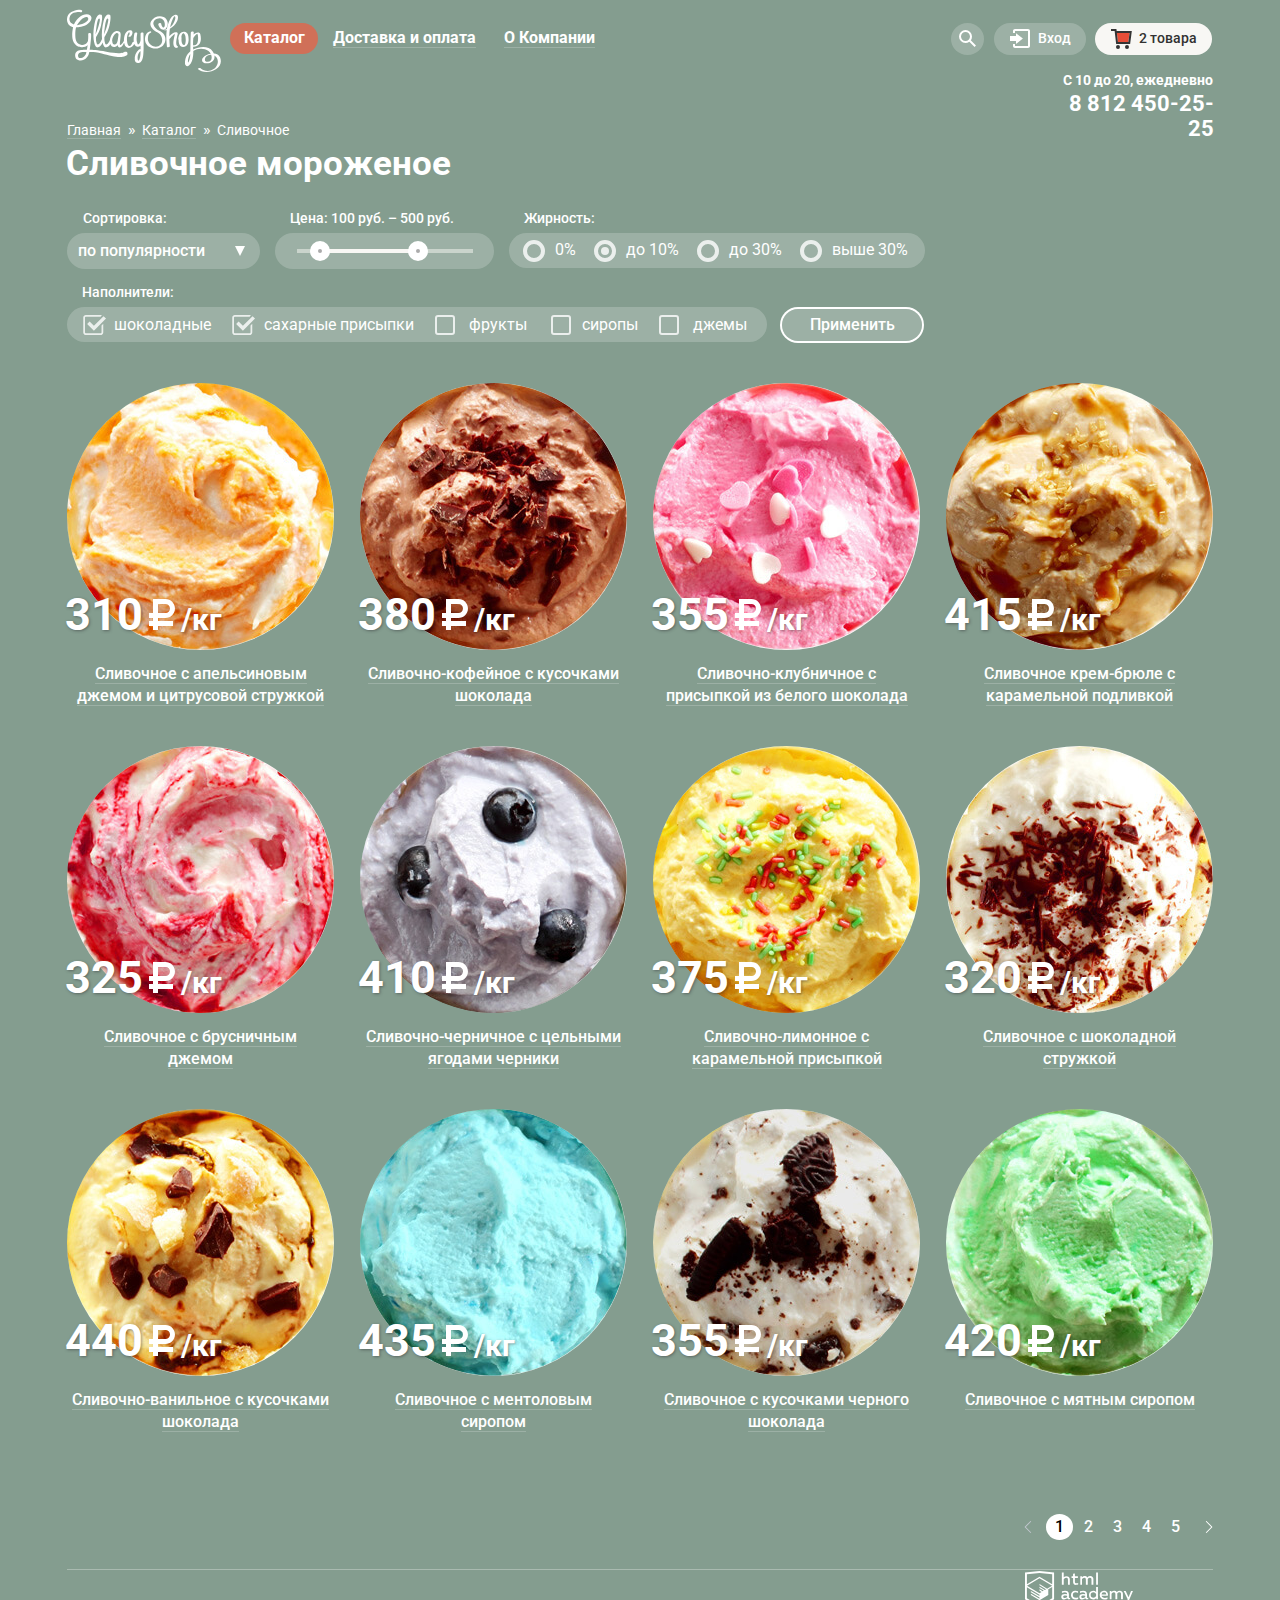
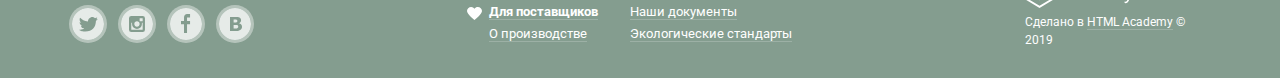
==== commit fb32eb0b: "ie11-flexbug-min-height-fix" ====
--- a/inner.html
+++ b/inner.html
@@ -310,27 +310,29 @@
         </ul>
       </section>
     </main>
-    <footer class="main-footer container">
-      <section class="main-footer-social">
-        <h2 class="visually-hidden">Глейси в социальных сетях</h2>
-        <ul class="main-footer-social-list">
-          <li class="main-footer-social-list-item"><a href="#"><span class="visually-hidden">Twitter</span><svg xmlns="http://www.w3.org/2000/svg" width="32" height="32" viewBox="0 0 32 32"><path fill="#FFF" d="M16 0C7.164 0 0 7.164 0 16c0 8.837 7.164 16 16 16 8.837 0 16-7.163 16-16 0-8.836-7.163-16-16-16zm7.944 12.809c-.251 6.516-3.463 10.832-10.992 10.702h-.486c-.447 0-4.543-.443-5.344-1.823 2.479.19 4.247-.406 5.12-1.136-1.048-.289-2.923-.461-3.251-2.848.384.104.618.221 1.299.113-1.307-.824-2.758-1.519-2.679-3.643.311.317 1.164.518 1.46.457-.768-.233-2.149-3.244-.974-4.781 1.984 1.79 4.075 3.482 7.804 3.643.227-2.214 1.24-3.699 3.168-4.325 1.84-.479 3.255.26 3.901 1.138.737-.224 1.453-.466 2.193-.685-.004.833-.569 1.463-.935 1.709.747.165 1.423-.475 1.423-.475-.184.963-1.094 1.725-1.707 1.954z"/></svg></a></li>
-          <li class="main-footer-social-list-item"><a href="#"><span class="visually-hidden">Instagram</span><svg xmlns="http://www.w3.org/2000/svg" width="32" height="32" viewBox="0 0 32 32"><g fill="#FFF"><path d="M20.916 16a4.938 4.938 0 1 1-9.877 0c0-.394.051-.773.138-1.14h-.897v6.838h11.396V14.86h-.897c.086.367.137.746.137 1.14z"/><path d="M15.978 18.659c1.466 0 2.659-1.193 2.659-2.659s-1.193-2.659-2.659-2.659c-1.466 0-2.659 1.193-2.659 2.659s1.192 2.659 2.659 2.659zM18.637 10.302h3.039v3.039h-3.039z"/><path d="M16 0C7.164 0 0 7.164 0 16c0 8.837 7.164 16 16 16 8.837 0 16-7.163 16-16 0-8.836-7.163-16-16-16zm7.955 21.698a2.285 2.285 0 0 1-2.279 2.279H10.279A2.285 2.285 0 0 1 8 21.698V10.302a2.286 2.286 0 0 1 2.279-2.279h11.396a2.286 2.286 0 0 1 2.279 2.279v11.396z"/></g></svg></a></li>
-          <li class="main-footer-social-list-item"><a href="#"><span class="visually-hidden">Facebook</span><svg xmlns="http://www.w3.org/2000/svg" width="32" height="32" viewBox="0 0 32 32"><path fill="#FFF" d="M16 0C7.164 0 0 7.163 0 16s7.164 16 16 16c8.837 0 16-7.164 16-16S24.837 0 16 0zm4.062 9.455h-3.021v3.444h3.021v3.445h-3.021v8.61H14.02v-8.61H11v-3.445h3.021V9.455c0-1.902 1.353-3.445 3.021-3.445h3.021v3.445z"/></svg></a></li>
-          <li class="main-footer-social-list-item"><a href="#"><span class="visually-hidden">ВКонтакте</span><svg xmlns="http://www.w3.org/2000/svg" width="32" height="32" viewBox="0 0 32 32"><g fill="#FFF"><path d="M16.637 14.495c.402-.019.719-.082.951-.188.326-.145.54-.33.641-.559.101-.229.15-.496.15-.797 0-.232-.058-.465-.174-.697-.116-.232-.322-.405-.617-.517-.264-.1-.592-.155-.984-.165a76.242 76.242 0 0 0-1.652-.014h-.339v2.965h.565c.571 0 1.057-.009 1.459-.028zM18.118 17.084c-.282-.081-.672-.125-1.166-.132a127.97 127.97 0 0 0-1.55-.009h-.79v3.493h.264c1.014 0 1.74-.003 2.18-.009a3.2 3.2 0 0 0 1.212-.245c.377-.157.633-.364.774-.625s.214-.562.214-.9c0-.446-.088-.788-.261-1.03-.17-.241-.464-.423-.877-.543z"/><path d="M16 0C7.164 0 0 7.164 0 16c0 8.837 7.164 16 16 16 8.837 0 16-7.163 16-16 0-8.836-7.163-16-16-16zm6.602 20.531a3.73 3.73 0 0 1-1.124 1.327c-.552.415-1.161.71-1.823.886s-1.501.264-2.519.264h-6.121V8.987h5.443c1.13 0 1.957.038 2.48.113a5.126 5.126 0 0 1 1.561.5c.533.27.929.632 1.189 1.087.26.455.392.975.392 1.558 0 .678-.179 1.278-.536 1.795-.358.518-.863.92-1.517 1.208v.075c.917.182 1.642.559 2.179 1.13.537.571.807 1.325.807 2.261 0 .678-.138 1.283-.411 1.817z"/></g></svg></a></li>
-        </ul>
-      </section>
-      <section class="main-footer-documentation">
-        <h2 class="visually-hidden">Дополнительная информация</h2>
-        <ul class="main-footer-documentation-list">
-          <li class="main-footer-documentation-list-item"><a href="#">Для поставщиков</a><svg class="svg-heart" xmlns="http://www.w3.org/2000/svg" width="15" height="13" viewBox="0 0 15 13"><path fill="#FFF" d="M10.799 0c-1.35 0-2.551.65-3.3 1.661A4.097 4.097 0 0 0 4.199 0C1.875 0 0 1.806 0 4.044 0 7.223 7.499 13 7.499 13s7.499-5.777 7.499-8.956C14.998 1.806 13.123 0 10.799 0z"/></svg></li>
-          <li class="main-footer-documentation-list-item"><a href="#">О производстве</a></li>
-          <li class="main-footer-documentation-list-item"><a href="#">Наши документы</a></li>
-          <li class="main-footer-documentation-list-item"><a href="#">Экологические стандарты</a></li>
-        </ul>
-      </section>
-      <p class="main-footer-copyright">Сделано в <a href="https://htmlacademy.ru/intensive/htmlcss">HTML Academy</a> © 2019</p>
-    </footer>
+    <div class="ie11-flexbug-min-height-fix">
+      <footer class="main-footer container">
+        <section class="main-footer-social">
+          <h2 class="visually-hidden">Глейси в социальных сетях</h2>
+          <ul class="main-footer-social-list">
+            <li class="main-footer-social-list-item"><a href="#"><span class="visually-hidden">Twitter</span><svg xmlns="http://www.w3.org/2000/svg" width="32" height="32" viewBox="0 0 32 32"><path fill="#FFF" d="M16 0C7.164 0 0 7.164 0 16c0 8.837 7.164 16 16 16 8.837 0 16-7.163 16-16 0-8.836-7.163-16-16-16zm7.944 12.809c-.251 6.516-3.463 10.832-10.992 10.702h-.486c-.447 0-4.543-.443-5.344-1.823 2.479.19 4.247-.406 5.12-1.136-1.048-.289-2.923-.461-3.251-2.848.384.104.618.221 1.299.113-1.307-.824-2.758-1.519-2.679-3.643.311.317 1.164.518 1.46.457-.768-.233-2.149-3.244-.974-4.781 1.984 1.79 4.075 3.482 7.804 3.643.227-2.214 1.24-3.699 3.168-4.325 1.84-.479 3.255.26 3.901 1.138.737-.224 1.453-.466 2.193-.685-.004.833-.569 1.463-.935 1.709.747.165 1.423-.475 1.423-.475-.184.963-1.094 1.725-1.707 1.954z"/></svg></a></li>
+            <li class="main-footer-social-list-item"><a href="#"><span class="visually-hidden">Instagram</span><svg xmlns="http://www.w3.org/2000/svg" width="32" height="32" viewBox="0 0 32 32"><g fill="#FFF"><path d="M20.916 16a4.938 4.938 0 1 1-9.877 0c0-.394.051-.773.138-1.14h-.897v6.838h11.396V14.86h-.897c.086.367.137.746.137 1.14z"/><path d="M15.978 18.659c1.466 0 2.659-1.193 2.659-2.659s-1.193-2.659-2.659-2.659c-1.466 0-2.659 1.193-2.659 2.659s1.192 2.659 2.659 2.659zM18.637 10.302h3.039v3.039h-3.039z"/><path d="M16 0C7.164 0 0 7.164 0 16c0 8.837 7.164 16 16 16 8.837 0 16-7.163 16-16 0-8.836-7.163-16-16-16zm7.955 21.698a2.285 2.285 0 0 1-2.279 2.279H10.279A2.285 2.285 0 0 1 8 21.698V10.302a2.286 2.286 0 0 1 2.279-2.279h11.396a2.286 2.286 0 0 1 2.279 2.279v11.396z"/></g></svg></a></li>
+            <li class="main-footer-social-list-item"><a href="#"><span class="visually-hidden">Facebook</span><svg xmlns="http://www.w3.org/2000/svg" width="32" height="32" viewBox="0 0 32 32"><path fill="#FFF" d="M16 0C7.164 0 0 7.163 0 16s7.164 16 16 16c8.837 0 16-7.164 16-16S24.837 0 16 0zm4.062 9.455h-3.021v3.444h3.021v3.445h-3.021v8.61H14.02v-8.61H11v-3.445h3.021V9.455c0-1.902 1.353-3.445 3.021-3.445h3.021v3.445z"/></svg></a></li>
+            <li class="main-footer-social-list-item"><a href="#"><span class="visually-hidden">ВКонтакте</span><svg xmlns="http://www.w3.org/2000/svg" width="32" height="32" viewBox="0 0 32 32"><g fill="#FFF"><path d="M16.637 14.495c.402-.019.719-.082.951-.188.326-.145.54-.33.641-.559.101-.229.15-.496.15-.797 0-.232-.058-.465-.174-.697-.116-.232-.322-.405-.617-.517-.264-.1-.592-.155-.984-.165a76.242 76.242 0 0 0-1.652-.014h-.339v2.965h.565c.571 0 1.057-.009 1.459-.028zM18.118 17.084c-.282-.081-.672-.125-1.166-.132a127.97 127.97 0 0 0-1.55-.009h-.79v3.493h.264c1.014 0 1.74-.003 2.18-.009a3.2 3.2 0 0 0 1.212-.245c.377-.157.633-.364.774-.625s.214-.562.214-.9c0-.446-.088-.788-.261-1.03-.17-.241-.464-.423-.877-.543z"/><path d="M16 0C7.164 0 0 7.164 0 16c0 8.837 7.164 16 16 16 8.837 0 16-7.163 16-16 0-8.836-7.163-16-16-16zm6.602 20.531a3.73 3.73 0 0 1-1.124 1.327c-.552.415-1.161.71-1.823.886s-1.501.264-2.519.264h-6.121V8.987h5.443c1.13 0 1.957.038 2.48.113a5.126 5.126 0 0 1 1.561.5c.533.27.929.632 1.189 1.087.26.455.392.975.392 1.558 0 .678-.179 1.278-.536 1.795-.358.518-.863.92-1.517 1.208v.075c.917.182 1.642.559 2.179 1.13.537.571.807 1.325.807 2.261 0 .678-.138 1.283-.411 1.817z"/></g></svg></a></li>
+          </ul>
+        </section>
+        <section class="main-footer-documentation">
+          <h2 class="visually-hidden">Дополнительная информация</h2>
+          <ul class="main-footer-documentation-list">
+            <li class="main-footer-documentation-list-item"><a href="#">Для поставщиков</a><svg class="svg-heart" xmlns="http://www.w3.org/2000/svg" width="15" height="13" viewBox="0 0 15 13"><path fill="#FFF" d="M10.799 0c-1.35 0-2.551.65-3.3 1.661A4.097 4.097 0 0 0 4.199 0C1.875 0 0 1.806 0 4.044 0 7.223 7.499 13 7.499 13s7.499-5.777 7.499-8.956C14.998 1.806 13.123 0 10.799 0z"/></svg></li>
+            <li class="main-footer-documentation-list-item"><a href="#">О производстве</a></li>
+            <li class="main-footer-documentation-list-item"><a href="#">Наши документы</a></li>
+            <li class="main-footer-documentation-list-item"><a href="#">Экологические стандарты</a></li>
+          </ul>
+        </section>
+        <p class="main-footer-copyright">Сделано в <a href="https://htmlacademy.ru/intensive/htmlcss">HTML Academy</a> © 2019</p>
+      </footer>
+    </div>
     <script src="js/script.js"></script>
   </body>
 </html>
--- a/css/style.css
+++ b/css/style.css
@@ -7,19 +7,24 @@
     Разное
  */
 
-*, *::before, *::after {
-    box-sizing: inherit;
+*,
+*::before,
+*::after {
+  -webkit-box-sizing: inherit;
+          box-sizing: inherit;
 }
 
 html {
-   box-sizing: border-box;
+  -webkit-box-sizing: border-box;
+          box-sizing: border-box;
 }
 
 body {
-  font-family: 'Roboto', Arial, sans-serif;
   font-size: 16px;
   line-height: 22px;
+  font-family: "Roboto", Arial, sans-serif;
   color: #ffffff;
+
   background-color: #849d8f;
 }
 
@@ -42,44 +47,57 @@
 input[type="checkbox"].visually-hidden,
 input[type="radio"].visually-hidden {
   position: absolute;
+
   width: 1px;
   height: 1px;
   margin: -1px;
+  padding: 0;
+  overflow: hidden;
+
+  white-space: nowrap;
+
   border: 0;
-  padding: 0;
-  white-space: nowrap;
-  clip-path: inset(100%);
+
   clip: rect(0 0 0 0);
-  overflow: hidden;
+  -webkit-clip-path: inset(100%);
+          clip-path: inset(100%);
 }
 
 .popup-show {
   display: block;
 }
 
-.button { /* Проверить шрифты\цвет шрифта и прозрачность кнопок */
+.button {
+  /* Проверить шрифты\цвет шрифта и прозрачность кнопок */
   display: inline-block;
-  text-align: center;
+
   font: inherit;
   font-weight: bold;
+  text-align: center;
   color: #ffffff;
+
   background-color: #f26843;
+  background-image: -webkit-gradient(linear, left bottom, left top, from(#e74a35), to(#f26843));
   background-image: linear-gradient(to top, #e74a35, #f26843); /* Проверить градиент для защиты */
   background-repeat: no-repeat;
-  box-shadow: 0px 2px 2px 0 rgba(172, 16, 0, 0.64);
   border: 0;
   border-radius: 50px;
+  -webkit-box-shadow: 0 2px 2px 0 rgba(172, 16, 0, 0.64);
+          box-shadow: 0 2px 2px 0 rgba(172, 16, 0, 0.64);
   cursor: pointer;
 }
 
-.button:hover, /* Стили фотошопа в коментах - активные стили - из демки академии */
+.button:hover,
+/* Стили фотошопа в коментах - активные стили - из демки академии */
 .button:focus {
   /* box-shadow: 0px 2px 2px 0 #ac1000;
   background-image:
   linear-gradient(to bottom, rgba(255, 255, 255, 0.2), rgba(255, 255, 255, 0.2)),
   linear-gradient(to top, #e74a35, #f26843); */
+  background: -webkit-gradient(linear, left top, left bottom, from(#f58669), to(#ec6f5e));
   background: linear-gradient(to bottom, #f58669 0%, #ec6f5e 100%);
-  box-shadow: 0 2px 2px rgba(172, 16, 0, 1);
+  -webkit-box-shadow: 0 2px 2px rgba(172, 16, 0, 1);
+          box-shadow: 0 2px 2px rgba(172, 16, 0, 1);
 }
 
 .button:active {
@@ -87,24 +105,32 @@
   background-image:
   linear-gradient(to bottom, rgba(0, 0, 0, 0.07), rgba(0, 0, 0, 0.07)),
   linear-gradient(to bottom, #e74a35, #f26843); */
+  background: -webkit-gradient(linear, left top, left bottom, from(#d84732), to(#e1613e));
   background: linear-gradient(to bottom, #d84732 0%, #e1613e 100%);
-  box-shadow: inset 0 2px 2px rgba(172, 16, 0, 1);
+  -webkit-box-shadow: inset 0 2px 2px rgba(172, 16, 0, 1);
+          box-shadow: inset 0 2px 2px rgba(172, 16, 0, 1);
 }
 
 /* ШАПКА */
 
 .main-navigation {
+  display: -webkit-box;
+  display: -ms-flexbox;
   display: flex;
-  flex-wrap: wrap;
+  -ms-flex-wrap: wrap;
+      flex-wrap: wrap;
 }
 
 .site-navigation,
 .catalog-navigation,
 .user-navigation {
-  list-style: none;
+  display: -webkit-box;
+  display: -ms-flexbox;
   display: flex;
   margin: 0;
   padding: 0;
+
+  list-style: none;
 }
 
 .logo-main-header {
@@ -121,9 +147,11 @@
 }
 
 .user-navigation {
+  -webkit-box-pack: end;
+  -ms-flex-pack: end;
+  justify-content: flex-end;
   width: 267px;
   margin-left: auto;
-  justify-content: flex-end;
   padding-top: 23px;
 }
 
@@ -133,13 +161,15 @@
 
 .site-navigation-item > a {
   display: block;
+  margin-right: 1px;
   padding: 6px 13px 7px 14px;
-  margin-right: 1px;
+
+  font-weight: 700;
   font-size: 16px;
   line-height: 18px;
-  font-weight: 700;
+
+  background-color: transparent;
   border-radius: 25px;
-  background-color: transparent;
 }
 
 .site-navigation-item-border {
@@ -149,13 +179,16 @@
 .site-navigation-item > a:hover,
 .site-navigation-item > a:focus {
   color: #323232;
+
   background-color: #f7f6f3;
 }
 
 .site-navigation-item > a:active {
   color: #323232;
+
   background-color: #ededed;
-  box-shadow: inset 0px 2px 1px 0 #696969;
+  -webkit-box-shadow: inset 0 2px 1px 0 #696969;
+          box-shadow: inset 0 2px 1px 0 #696969;
 }
 
 a:hover .site-navigation-item-border,
@@ -170,13 +203,16 @@
 li .current-site-navigation-link:focus,
 li .current-catalog-navigation-link {
   color: inherit;
+
   background-color: #d07058;
 }
 
 li .current-site-navigation-link:active {
   color: #323232;
+
   background-color: #ededed;
-  box-shadow: inset 0px 2px 1px 0 #696969;
+  -webkit-box-shadow: inset 0 2px 1px 0 #696969;
+          box-shadow: inset 0 2px 1px 0 #696969;
 }
 
 .site-navigation-item {
@@ -185,19 +221,23 @@
 
 .catalog-navigation {
   position: absolute;
-  top: 36px;
-  left: -7px;
+  top: 37px;
+  left: -6px;
+  z-index: 10;
+
+  display: none;
   width: 143px;
-  height: 171px;
+  padding-top: 5px;
+  padding-bottom: 4px;
+
   background-color: #f8f7f4;
-  box-shadow: 0px 20px 20px 0 rgba(0, 0, 0, 0.4);
   border-radius: 5px;
-  display: none;
-  z-index: 10;
-}
-
-.site-navigation-item:hover .catalog-navigation,
-.site-navigation-item:focus-within .catalog-navigation {  /* Доделать на js для caniuse .popup-show */
+  -webkit-box-shadow: 0 20px 20px 0 rgba(0, 0, 0, 0.4);
+          box-shadow: 0 20px 20px 0 rgba(0, 0, 0, 0.4);
+}
+
+.site-navigation-item:hover .catalog-navigation {
+  /* Доделать на js для caniuse .popup-show */
   display: block;
 }
 
@@ -206,25 +246,25 @@
   position: absolute;
   top: 38px;
   left: 6px;
+
   width: 128px;
   height: 1px;
+
   background-color: rgba(0, 0, 0, 0.2);
 }
 
 .catalog-navigation a {
   display: block;
+  margin-bottom: 3px;
   padding: 5px 0 7px 20px;
+
   font-size: 14px;
   line-height: 16px;
   color: #323232;
 }
 
 .catalog-navigation-item:first-of-type a {
-  margin: 7px 0 13px;
-}
-
-.catalog-navigation-item:last-child {
-  margin-bottom: 0;
+  margin-bottom: 10px;
 }
 
 .catalog-navigation .current-catalog-navigation-link {
@@ -247,9 +287,9 @@
 /* НАВИГАЦИЯ ПОЛЬЗОВАТЕЛЯ */
 
 .user-navigation a {
+  font-weight: 500;
   font-size: 14px;
   line-height: 16px;
-  font-weight: 500;
 }
 
 .user-navigation-search,
@@ -261,9 +301,6 @@
 .user-navigation-search:hover,
 .user-navigation-login:hover,
 .user-navigation-cart:not(.filled-cart):hover,
-.user-navigation-search:focus-within,
-.user-navigation-login:focus-within,
-.user-navigation-cart:not(.filled-cart):focus-within,
 .filled-cart {
   background-color: #f8f7f4;
 }
@@ -271,9 +308,6 @@
 .user-navigation-search:hover a,
 .user-navigation-login:hover a,
 .user-navigation-cart:hover > a,
-.user-navigation-search:focus-within,
-.user-navigation-login:focus-within,
-.user-navigation-cart:not(.filled-cart):focus-within,
 .filled-cart > a {
   color: #323232;
 }
@@ -285,20 +319,19 @@
 .user-navigation-search:hover path,
 .user-navigation-cart:not(.filled-cart):hover path,
 .user-navigation-cart:not(.filled-cart):hover circle,
-.user-navigation-search:focus-within path,
-.user-navigation-cart:not(.filled-cart):focus-within path,
-.user-navigation-cart:not(.filled-cart):focus-within circle,
-.user-navigation-login:hover path,
-.user-navigation-login:focus-within path {
+.user-navigation-login:hover path {
   fill: #323232;
 }
 
 .user-navigation-search {
   position: relative;
-  text-align: left;
+
   width: 33px;
   height: 32px;
   margin-right: 10px;
+
+  text-align: left;
+
   border-radius: 50%;
 }
 
@@ -309,8 +342,10 @@
 
 .user-navigation-login {
   position: relative;
+
   width: 92px;
   height: 32px;
+
   border-radius: 30px;
 }
 
@@ -321,9 +356,11 @@
 
 .user-navigation-cart {
   position: relative;
+
   width: 100px;
   height: 32px;
   margin-left: 10px;
+
   border-radius: 30px;
 }
 
@@ -334,8 +371,8 @@
 
 .filled-cart {
   width: 117px;
+  margin-right: 1px;
   margin-left: 9px;
-  margin-right: 1px;
 }
 
 .filled-cart > a {
@@ -348,10 +385,7 @@
 
 .user-navigation-search:hover .hover-search,
 .user-navigation-cart:hover .hover-filled-cart,
-.user-navigation-login:hover .hover-login,
-.user-navigation-search:focus-within .hover-search,
-.user-navigation-cart:focus-within .hover-filled-cart,
-.user-navigation-login:focus-within .hover-login {
+.user-navigation-login:hover .hover-login {
   display: block;
 }
 
@@ -360,43 +394,67 @@
 .hover-search {
   position: absolute;
   right: 0;
-  bottom: -89px;
+  bottom: -88px;
+  z-index: 4;
+
+  display: none;
   width: 341px;
   padding: 20px 15px;
+
   background-color: #f8f7f4;
-  box-shadow: 0px 20px 20px 0 rgba(0, 0, 0, 0.4);
   border-radius: 5px;
-  display: none;
-  z-index: 4;
+  -webkit-box-shadow: 0 20px 20px 0 rgba(0, 0, 0, 0.4);
+          box-shadow: 0 20px 20px 0 rgba(0, 0, 0, 0.4);
 }
 
 .hover-search input {
-  padding: 11px 0 10px 15px;
   width: 311px;
+  padding: 10px 0 10px 15px;
+
+  font-weight: 700;
   font-size: 14px;
   line-height: 24px;
   color: #323232;
-  font-weight: 700;
-  box-shadow: 0 0 0 2px rgba(178, 178, 178, 0.52);
+
   border: none;
   border-radius: 5px;
+  -webkit-box-shadow: 0 0 0 2px rgba(178, 178, 178, 0.52);
+          box-shadow: 0 0 0 2px rgba(178, 178, 178, 0.52);
+}
+
+.hover-search input::-webkit-input-placeholder {
+  font-weight: 400;
+  color: #999999;
+}
+
+.hover-search input:-ms-input-placeholder {
+  font-weight: 400;
+  color: #999999;
+}
+
+.hover-search input::-ms-input-placeholder {
+  font-weight: 400;
+  color: #999999;
 }
 
 .hover-search input::placeholder {
+  font-weight: 400;
   color: #999999;
-  font-weight: 400;
 }
 
 .hover-search input:hover {
-  box-shadow: 0 0 0 2px rgba(154, 154, 154, 0.52);
+  -webkit-box-shadow: 0 0 0 2px rgba(154, 154, 154, 0.52);
+          box-shadow: 0 0 0 2px rgba(154, 154, 154, 0.52);
 }
 
 .hover-search input:focus {
-  box-shadow: 0 0 0 2px rgba(46, 136, 228, 0.52);
+  -webkit-box-shadow: 0 0 0 2px rgba(46, 136, 228, 0.52);
+          box-shadow: 0 0 0 2px rgba(46, 136, 228, 0.52);
 }
 
 .hover-search input:invalid {
-  box-shadow: 0 0 0 2px red;
+  -webkit-box-shadow: 0 0 0 2px red;
+          box-shadow: 0 0 0 2px red;
 }
 
 /* ХОВЕР - ЛОГИН */
@@ -409,17 +467,25 @@
   margin-bottom: 20px;
 }
 
+.hover-login-form .hover-login-input:nth-child(2) {
+  margin-bottom: 20px;
+}
+
 .hover-login {
   position: absolute;
   right: 0;
-  bottom: -224px;
+  bottom: -218px;
+  z-index: 4;
+
+  display: none;
   width: 277px;
+  height: 214px; /* Вопрос - про PxP - вот у ссылок под инпутами высота строки аж 24 при шрифте 13, по зеплину между ссылками по высоте отступ 8, при такой lh отступ будет 11, что мы и видим при отрисовке браузером, если уменьшу lh - смогу сделать как по макету, иначе мне что остается, через pos-r двигать 2ю ссылку ближе к 1й? Вот как в таком случае решать по PxP конкретно тут и в будущем */
   padding: 20px 17px 22px 19px;
+
   background-color: #f8f7f4;
-  box-shadow: 0px 20px 20px 0 rgba(0, 0, 0, 0.4);
   border-radius: 5px;
-  display: none;
-  z-index: 4;
+  -webkit-box-shadow: 0 20px 20px 0 rgba(0, 0, 0, 0.4);
+          box-shadow: 0 20px 20px 0 rgba(0, 0, 0, 0.4);
 }
 
 .user-navigation-login svg {
@@ -428,38 +494,61 @@
 }
 
 .hover-login input {
-  padding: 11px 0 10px 15px;
   width: 241px;
+  padding: 10px 0 10px 15px;
+
+  font-weight: 700;
   font-size: 14px;
   line-height: 24px;
   color: #323232;
-  font-weight: 700;
-  box-shadow: 0 0 0 2px rgba(178, 178, 178, 0.52);
+
   border: none;
   border-radius: 5px;
+  -webkit-box-shadow: 0 0 0 2px rgba(178, 178, 178, 0.52);
+          box-shadow: 0 0 0 2px rgba(178, 178, 178, 0.52);
+}
+
+.hover-login input::-webkit-input-placeholder {
+  font-weight: 400;
+  color: #999999;
+}
+
+.hover-login input:-ms-input-placeholder {
+  font-weight: 400;
+  color: #999999;
+}
+
+.hover-login input::-ms-input-placeholder {
+  font-weight: 400;
+  color: #999999;
 }
 
 .hover-login input::placeholder {
+  font-weight: 400;
   color: #999999;
+}
+
+.hover-login input:hover {
+  -webkit-box-shadow: 0 0 0 2px rgba(154, 154, 154, 0.52);
+          box-shadow: 0 0 0 2px rgba(154, 154, 154, 0.52);
+}
+
+.hover-login input:focus {
+  -webkit-box-shadow: 0 0 0 2px rgba(46, 136, 228, 0.52);
+          box-shadow: 0 0 0 2px rgba(46, 136, 228, 0.52);
+}
+
+.hover-login input:invalid {
+  -webkit-box-shadow: 0 0 0 2px red;
+          box-shadow: 0 0 0 2px red;
+}
+
+.hover-login-links a {
   font-weight: 400;
-}
-
-.hover-login input:hover {
-  box-shadow: 0 0 0 2px rgba(154, 154, 154, 0.52);
-}
-
-.hover-login input:focus {
-  box-shadow: 0 0 0 2px rgba(46, 136, 228, 0.52);
-}
-
-.hover-login input:invalid {
-  box-shadow: 0 0 0 2px red;
-}
-
-.hover-login-links a{
   font-size: 13px;
   line-height: 24px;
   color: #323232;
+
   border-bottom: 1px solid rgba(50, 50, 50, 0.3);
 }
 
@@ -467,17 +556,22 @@
 .hover-login-links a:focus,
 .hover-login-links a:active {
   color: #e84d37;
-  border-bottom-color: rgba(232, 77, 55, 0.3)
+
+  border-bottom-color: rgba(232, 77, 55, 0.3);
 }
 
 .hover-login-button {
   float: left;
-  padding: 10px 25px;
   margin-right: 20px;
-  box-shadow: 0px 1px 2px 0 #ac1000;
+  padding: 11px 25px 9px;
+
   font-size: 18px;
   line-height: 24px;
   color: #fefefe;
+
+  border-radius: 20px;
+  -webkit-box-shadow: 0 1px 2px 0 #ac1000;
+          box-shadow: 0 1px 2px 0 #ac1000;
 }
 
 /* ХОВЕР - КОРЗИНА */
@@ -485,16 +579,21 @@
 .hover-filled-cart {
   position: absolute;
   right: 0;
-  bottom: -250px;
+  bottom: -245px;
+  z-index: 4;
+
+  display: none;
+  -webkit-box-sizing: border-box;
+          box-sizing: border-box;
+  width: 540px;
   padding: 20px 15px;
-  width: 540px;
+
+  color: #323232;
+
+  background-color: #f8f7f4;
   border-radius: 5px;
-  box-shadow: 0px 20px 20px 0 rgba(0, 0, 0, 0.4);
-  color: #323232;
-  background-color: #f8f7f4;
-  box-sizing: border-box;
-  display: none;
-  z-index: 4;
+  -webkit-box-shadow: 0 20px 20px 0 rgba(0, 0, 0, 0.4);
+          box-shadow: 0 20px 20px 0 rgba(0, 0, 0, 0.4);
 }
 
 .user-navigation-cart svg {
@@ -504,6 +603,7 @@
 
 .hover-filled-cart-table {
   width: 510px;
+
   border-collapse: collapse;
 }
 
@@ -513,40 +613,47 @@
 
 .hover-filled-cart-table a,
 .hover-filled-cart-table td {
+  font-weight: 400;
   font-size: 13px;
   line-height: 16px;
-  font-weight: 400;
   vertical-align: top;
 }
 
 .cart-delete {
-  padding-top: 5px;
+  padding-top: 3px;
 }
 
 .cart-delete-button {
   width: 11px;
   height: 11px;
+
   background: url(../img/icons/cross-small.svg) no-repeat;
   border: 0;
   cursor: pointer;
 }
 .cart-item-name {
-  padding-top: 10px;
   width: 220px;
+  padding-top: 8px;
 }
 
 .cart-item-image {
   padding: 0;
-  padding-bottom: 20px;
+  padding-bottom: 16px;
+  padding-left: 3px;
+}
+
+.cart-tbody-row:nth-child(2) .cart-item-image {
+  padding-bottom: 22px;
 }
 
 .cart-price {
-  padding: 10px 10px 0;
+  padding: 8px 10px 0;
+
   text-align: center;
 }
 
 .cart-price-sum {
-  padding-top: 10px;
+  padding-top: 8px;
 }
 
 .cart-price-per-weight {
@@ -562,81 +669,107 @@
 
 .cart-tfoot tr {
   text-align: right;
+
   border-top: 1px solid #cacac7;
 }
 
 .cart-tfoot td {
-  padding-top: 15px;
+  position: relative;
+  right: -3px;
+
+  padding-top: 14px;
+
+  font-weight: 700;
   font-size: 15px;
   line-height: 18px;
-  font-weight: 700;
-}
-
- .hover-filled-cart .hover-filled-cart-button {
+}
+
+.hover-filled-cart .hover-filled-cart-button {
+  position: relative;
+  right: -2px;
+
   float: right;
   margin-top: 13px;
-  color: #fefefe;
-  padding: 10px 15px;
-  box-shadow: 0px 1px 2px 0 #ac1000;
+  padding: 9px 15px 11px;
+
   font-size: 18px;
   line-height: 24px;
+  color: #fefefe;
+
+  border-radius: 20px;
+  -webkit-box-shadow: 0 1px 2px 0 #ac1000;
+          box-shadow: 0 1px 2px 0 #ac1000;
 }
 
 /* ХЕДЕР КОНТАКТЫ */
 
 .header-contacts {
   width: 170px;
+  margin-top: 8px;
   margin-left: auto;
-  margin-top: 8px;
+
   text-align: right;
 }
 
 .header-contacts-hours {
+  margin: 0;
+  margin-bottom: 4px;
+
+  font-weight: 700;
   font-size: 14px;
   line-height: 16px;
-  font-weight: 700;
-  margin: 0;
-  margin-bottom: 4px;
 }
 
 .header-contacts-tel {
   position: relative;
   right: -1px;
+
+  font-weight: 700;
   font-size: 22px;
   line-height: 24px;
-  font-weight: 700;
 }
 
 .header-contacts-tel:hover,
 .header-contacts-tel:focus,
 .header-contacts-tel:active {
- color: #ffbc9e;
+  color: #ffbc9e;
 }
 
 /* ХЛЕБНЫЕ КРОШКИ */
 
 .wrapper-h1-breadcrumbs {
+  display: -webkit-box;
+  display: -ms-flexbox;
   display: flex;
-  flex-direction: column;
+  -webkit-box-orient: vertical;
+  -webkit-box-direction: normal;
+  -ms-flex-direction: column;
+      flex-direction: column;
   margin-top: -23px;
 }
 
 .h1-cream {
-  font-size: 35px;
-  line-height: 41px;
+  -webkit-box-ordinal-group: 2;
+  -ms-flex-order: 1;
   order: 1;
-  padding: 0;
   margin: 0;
   margin-bottom: 26px;
   margin-left: -1px;
+  padding: 0;
+
+  font-size: 35px;
+  line-height: 41px;
 }
 
 .breadcrumbs {
+  display: -webkit-box;
+  display: -ms-flexbox;
+  display: flex;
+  margin: 0;
+  margin-bottom: 2px;
+  padding: 0;
+
   list-style: none;
-  padding: 0;
-  margin: 0;
-  display: flex;
-  margin-bottom: 2px;
 }
 
 .breadcrumbs-item:not(:last-child) {
@@ -653,6 +786,7 @@
 .breadcrumbs a:not(.breadcrumbs-current):focus,
 .breadcrumbs a:not(.breadcrumbs-current):active {
   color: #ffbc9e;
+
   border-bottom-color: rgba(255, 188, 158, 0.2);
 }
 
@@ -670,16 +804,20 @@
 /* СЛАЙДЕР */
 
 .wrapper-page-index {
+  background-color: #849d8f;
   background-image: url("../img/slider/slider-icecream-1.png");
-  background-color: #849d8f;
   background-repeat: no-repeat;
   background-position: top center;
-  transition: background-image 0.5s ease, background-color 1s ease;
+
+  -webkit-transition: background-image 0.5s ease, background-color 1s ease;
+          transition: background-image 0.5s ease, background-color 1s ease;
 }
 
 .slider {
   position: relative;
+
   padding-top: 275px;
+
   text-align: center;
   color: #ffffff;
 }
@@ -687,6 +825,7 @@
 .slider-list {
   margin: 0;
   padding: 0;
+
   list-style: none;
 }
 
@@ -695,28 +834,31 @@
 }
 
 .slider-item p {
+  width: 675px;
   margin: 0 auto;
   margin-bottom: 30px;
-  width: 670px;
+
+  font-weight: 700;
   font-size: 60px;
   line-height: 60px;
-  font-weight: 700;
 }
 
 .slider-lead-button {
   margin-bottom: 42px;
   padding: 9px 41px 10px;
+
   font-size: 32px;
   line-height: 44px;
-  text-shadow: 0px 2px 5px rgba(160, 32, 11, 0.76);
+  text-shadow: 0 2px 5px rgba(160, 32, 11, 0.76);
 }
 
 .slider-controls {
   position: absolute;
   bottom: 62px;
   left: 0;
+  z-index: 9;
+
   font-size: 0;
-  z-index: 9;
 }
 
 .slider-controls label {
@@ -724,7 +866,9 @@
   width: 21px;
   height: 21px;
   margin-right: 8px;
+
   vertical-align: top;
+
   background-color: transparent;
   border: 2px solid #ffffff;
   border-radius: 50%;
@@ -761,6 +905,7 @@
 .wrapper-page-index::before,
 .wrapper-page-index::after {
   content: "";
+
   visibility: hidden;
 }
 
@@ -775,7 +920,11 @@
 /* БЛОК СПЕЦ ПРЕДЛОЖЕНИЙ */
 
 .special-offer {
+  display: -webkit-box;
+  display: -ms-flexbox;
   display: flex;
+  -webkit-box-pack: justify;
+  -ms-flex-pack: justify;
   justify-content: space-between;
   margin-bottom: 40px;
 }
@@ -787,43 +936,61 @@
 
 .special-offer-banner {
   position: relative;
+
   width: 560px;
   padding: 15px 20px 24px;
+
   border-radius: 15px;
 }
 
 .banner-raspberry {
+  display: -webkit-box;
+  display: -ms-flexbox;
   display: flex;
-  flex-direction: column;
+  -webkit-box-orient: vertical;
+  -webkit-box-direction: normal;
+  -ms-flex-direction: column;
+      flex-direction: column;
+
   background: url(../img/bg-banner-raspberry.jpg) no-repeat;
   background-color: #aa0532;
 }
 
 .banner-chocolate {
+  display: -webkit-box;
+  display: -ms-flexbox;
   display: flex;
-  flex-direction: column;
+  -webkit-box-orient: vertical;
+  -webkit-box-direction: normal;
+  -ms-flex-direction: column;
+      flex-direction: column;
+
   background: url(../img/bg-banner-choco.jpg) no-repeat;
   background-color: #512f19;
 }
 
 .special-offer-lead {
+  font-weight: 700;
   font-size: 35px;
   line-height: 41px;
+}
+
+.special-offer-banner p {
+  margin: 15px 0 45px;
+
   font-weight: 700;
-}
-
-.special-offer-banner p {
   font-size: 18px;
   line-height: 22px;
-  font-weight: 700;
-  margin: 15px 0 45px;
 }
 
 .special-offer-button {
+  -ms-flex-item-align: end;
   align-self: flex-end;
   padding: 10px 23px 11px;
+
   font-size: 18px;
   line-height: 24px;
+
   opacity: 0.99;
 }
 
@@ -835,8 +1002,13 @@
 }
 
 .catalog-filter-form {
+  display: -webkit-box;
+  display: -ms-flexbox;
   display: flex;
-  flex-wrap: wrap;
+  -ms-flex-wrap: wrap;
+      flex-wrap: wrap;
+  -webkit-box-align: start;
+  -ms-flex-align: start;
   align-items: flex-start;
 }
 
@@ -844,15 +1016,17 @@
   margin: 0;
   margin-right: 15px;
   padding: 0;
+
   border: 0;
 }
 
 .catalog-filter legend {
+  margin-bottom: 7px;
   padding-left: 15px;
-  margin-bottom: 7px;
+
+  font-weight: 500;
   font-size: 14px;
   line-height: 16px;
-  font-weight: 500;
 }
 
 .field-wrapper {
@@ -862,28 +1036,32 @@
 
 /* СОРТИРОВКА */
 
-.field-sorting-options::-ms-expand {  /* Вопрос - правильно решена задача "убрать стрелку селекта" тут и чуть нижже appearance с префиксами */
+.field-sorting-options::-ms-expand {
+  /* Вопрос - правильно решена задача "убрать стрелку селекта" тут и чуть нижже appearance с префиксами */
   display: none;
-  }
+}
 
 .field-sorting-options {
-  -webkit-appearance: none;
-	-moz-appearance: none;
-  -ms-appearance: none;
-  appearance: none;
   width: 193px; /* Вопрос - не уверен, что правильно задавать тут ширину и высоту */
   height: 36px;
   margin-bottom: 15px;
+  padding-bottom: 1px;
   padding-left: 11px;
-  padding-bottom: 1px;
-  text-align: left;
+
+  font-weight: 500;
   font-size: 16px;
   line-height: 18px;
-  font-weight: 500;
+  text-align: left;
   color: #ffffff;
+
   background-color: rgba(255, 255, 255, 0.2);
+  border: none;
   border-radius: 20px;
-  border: none;
+
+  -webkit-appearance: none;
+     -moz-appearance: none;
+      -ms-appearance: none;
+          appearance: none;
 }
 
 .field-sorting {
@@ -895,18 +1073,21 @@
 }
 
 .field-sorting-options-arrow::before {
-  content: '';
+  content: "";
   position: absolute;
   top: 13px;
   left: 168px;
+
+  border-top: 10px solid #ffffff;
+  border-right: 5.5px solid transparent;
   border-left: 5.5px solid transparent;
-  border-right: 5.5px solid transparent;
-  border-top: 10px solid #ffffff;
+
   pointer-events: none;
 }
 
 .field-sorting-options option {
   padding: 0;
+
   color: #323232;
 }
 
@@ -918,6 +1099,7 @@
 .field-sorting-options:hover,
 .field-sorting-options:focus {
   color: #323232;
+
   background-color: rgba(255, 255, 255, 1);
 }
 
@@ -925,10 +1107,12 @@
 
 .range-controls {
   position: relative;
+
   width: 219px;
   height: 36px;
   padding-top: 16px;
   padding-left: 22px;
+
   background-color: rgba(255, 255, 255, 0.2);
   border-radius: 20px;
 }
@@ -936,22 +1120,27 @@
 .range-controls .scale {
   width: 176px;
   height: 4px;
+
   background-color: rgba(248, 247, 244, 0.5);
 }
 
 .range-controls .bar {
   position: absolute;
   left: 38px;
+
   width: 107px;
   height: 4px;
+
   background-color: #f8f7f4;
 }
 
 .range-controls .range-toggle {
   position: absolute;
   top: 8px;
+
   width: 20px;
   height: 20px;
+
   background-color: #ababab;
   border: 8px solid #ffffff;
   border-radius: 50%;
@@ -974,8 +1163,10 @@
 
 label[for|="fat"] {
   position: relative;
+
+  margin-right: 14px;
   padding-left: 32px;
-  margin-right: 14px;
+
   cursor: pointer;
 }
 
@@ -983,8 +1174,10 @@
   position: absolute;
   top: 0;
   left: 0;
+
   width: 22px;
   height: 22px;
+
   border: 4px solid rgba(255, 255, 255, 0.8);
   border-radius: 50%;
 }
@@ -995,12 +1188,14 @@
 }
 
 input[type="radio"]:checked + .fat-radio::after {
-  content: '';
+  content: "";
   position: absolute;
   top: 3px;
   left: 3px;
+
   width: 8px;
   height: 8px;
+
   background-color: rgba(255, 255, 255, 0.8);
   border-radius: 50%;
 }
@@ -1015,7 +1210,7 @@
 }
 
 
-input[type="radio"]:disabled + .fat-radio{
+input[type="radio"]:disabled + .fat-radio {
   border: 4px solid rgba(255, 255, 255, 0.4);
 }
 
@@ -1031,7 +1226,9 @@
 
 label[for|="filler"] {
   position: relative;
+
   margin-right: 51px;
+
   cursor: pointer;
 }
 
@@ -1047,8 +1244,10 @@
   position: absolute;
   top: 0;
   left: -31px;
+
   width: 20px;
   height: 20px;
+
   border: 2px solid rgba(255, 255, 255, 0.8);
   border-radius: 3px;
 }
@@ -1076,10 +1275,12 @@
 }
 
 input[type="checkbox"]:checked + .filler-checkbox::after {
-  content: '';
-  position: absolute;
+  content: "";
+  position: absolute;
+
   width: 24px;
   height: 20px;
+
   background: url(../img/icons/checkbox-on.svg) no-repeat;
   opacity: 0.8;
 }
@@ -1105,29 +1306,38 @@
   position: relative;
   top: -1px;
   left: 0.5px;
+
+  -ms-flex-item-align: end;
   align-self: flex-end;
   padding: 6.5px 27px 7.5px 28px;
+
+  font-weight: 500;
   font-size: 16px;
   line-height: 18px;
-  font-weight: 500;
   color: #ffffff;
+
   background-color: rgba(255, 255, 255, 0.2);
-  box-shadow: 0 0 0 2px #ffffff;
   border: 0;
   border-radius: 20px;
+  -webkit-box-shadow: 0 0 0 2px #ffffff;
+          box-shadow: 0 0 0 2px #ffffff;
 }
 
 .catalog-filter-button:hover,
 .catalog-filter-button:focus {
   color: #323232;
+
   background-color: #ffffff;
 }
 
-.catalog-filter-button:active { /* Вопрос - норм что кнопка теряя бордер при нажатии как бы уменьшается? ну и в стайлгайде для базовой обводки кнопки хотят использовать бордер,но с ним как-то кривее получалось */
+.catalog-filter-button:active {
+  /* Вопрос - норм что кнопка теряя бордер при нажатии как бы уменьшается? в стайлгайде для базовой обводки кнопки хотят использовать бордер,но с ним как-то кривее получалось */
   color: #323232;
+
   background-color: #ededed;
-  box-shadow: inset 0px 2px 1px 0 #696969;
   border: 0;
+  -webkit-box-shadow: inset 0 2px 1px 0 #696969;
+          box-shadow: inset 0 2px 1px 0 #696969;
 }
 
 /* КАТАЛОГ */
@@ -1143,16 +1353,26 @@
 }
 
 .catalog-list {
+  display: -webkit-box;
+  display: -ms-flexbox;
+  display: flex;
+  -ms-flex-wrap: wrap;
+      flex-wrap: wrap;
+  padding: 0;
+
   list-style: none;
-  display: flex;
-  flex-wrap: wrap;
-  padding: 0;
 }
 
 .catalog-item {
   position: relative;
+
+  display: -webkit-box;
+  display: -ms-flexbox;
   display: flex;
-  flex-direction: column;
+  -webkit-box-orient: vertical;
+  -webkit-box-direction: normal;
+  -ms-flex-direction: column;
+      flex-direction: column;
   width: 267px;
   margin-right: 26px;
   margin-bottom: 39px;
@@ -1171,30 +1391,37 @@
   margin-bottom: 7px;
 }
 
-.catalog-item-image-circle img{
+.catalog-item-image-circle img {
   border-radius: 50%;
- }
-
- .hit .catalog-item-image-circle::before{
-  content: '';
-  position: absolute;
+}
+
+.hit .catalog-item-image-circle::before {
+  content: "";
+  position: absolute;
+
   width: 61px;
   height: 61px;
+
   background: url(../img/icons/hit.svg) no-repeat;
- }
-
- .catalog-item-name {
+}
+
+.catalog-item-name {
+  -webkit-box-ordinal-group: 2;
+  -ms-flex-order: 1;
+  order: 1;
+  -ms-flex-item-align: center;
+  align-self: center;
   width: 258px;
-  align-self: center;
+
+  font-weight: 500;
   font-size: 16px;
   line-height: 22px;
-  font-weight: 500;
   text-align: center;
-  order: 1;
 }
 
 .catalog-item-name a {
   color: inherit;
+
   border-bottom: 1px solid rgba(255, 255, 255, 0.2);
 }
 
@@ -1202,45 +1429,54 @@
 .catalog-item-name:focus a,
 .catalog-item-name:active a {
   color: #ffbc9e;
+
   border-bottom-color: rgba(255, 188, 158, 0.2);
 }
 
 .catalog-item-price {
   position: absolute;
-  top: 210px;
+  top: 209px;
   left: -2px;
+
+  font-weight: 700;
   font-size: 45px;
   line-height: 45px;
-  font-weight: 700;
   text-shadow: 0.5px 0.9px 3px rgba(49, 50, 53, 0.5);
 }
 
 .catalog-item-weight {
   margin-left: 38px;
+
   font-size: 30px;
 }
 
 .catalog-item-weight::before {
-  content: '';
+  content: "";
   position: absolute;
   top: 5px;
   left: 82px;
+
   width: 31px;
   height: 36px;
+
   background: url(../img/icons/ruble.svg) no-repeat;
 }
 
 .catalog-item-button {
   position: absolute;
+  right: 33px;
   bottom: -55px;
-  right: 33px;
+
+  display: none;
   margin: 20px auto 0;
   padding: 10px 17px;
-  box-shadow: 0px 1px 2px 0 #ac1000;
+
   font-size: 18px;
   line-height: 24px;
   color: #fefefe;
-  display: none;
+
+  -webkit-box-shadow: 0 1px 2px 0 #ac1000;
+          box-shadow: 0 1px 2px 0 #ac1000;
 }
 
 .catalog-item:hover {
@@ -1248,18 +1484,21 @@
 }
 
 .catalog-item::before {
-  content: '';
+  content: "";
   position: absolute;
   top: -6px;
   left: -13px;
+  z-index: -1;
+
+  display: none;
   width: 293px;
   height: 405px;
+
+  background-color: #f8f7f4;
+  border-radius: 5px;
+  -webkit-box-shadow: 0 20px 20px 0 rgba(0, 0, 0, 0.4);
+          box-shadow: 0 20px 20px 0 rgba(0, 0, 0, 0.4);
   opacity: 0.2;
-  border-radius: 5px;
-  box-shadow: 0px 20px 20px 0 rgba(0, 0, 0, 0.4);
-  background-color: #f8f7f4;
-  display: none;
-  z-index: -1;
 }
 
 .catalog-item:hover::before,
@@ -1267,7 +1506,7 @@
   display: block;
 }
 
-.catalog-item:hover .catalog-item-button ,
+.catalog-item:hover .catalog-item-button,
 .catalog-item:focus .catalog-item-button {
   display: inline-block;
 }
@@ -1275,11 +1514,12 @@
 /* БЛОК ПРЕИМУЩЕСТВ */
 
 .advantages {
+  margin-bottom: 40px;
   padding: 25px 22px 25px 20px;
-  border-radius: 15px;
+
   background-color: #f0e5d0;
   background-image: url(../img/bg-waffle-pattern.jpg);
-  margin-bottom: 40px;
+  border-radius: 15px;
 }
 
 .advantages-lead,
@@ -1289,17 +1529,24 @@
 }
 
 .advantages-lead {
+  font-weight: 500;
   font-size: 24px;
   line-height: 30px;
-  font-weight: 500;
   color: #323232;
 }
 
 .advantages-list {
   position: relative;
+
+  display: -webkit-box;
+  display: -ms-flexbox;
   display: flex;
-  flex-wrap: wrap;
+  -ms-flex-wrap: wrap;
+      flex-wrap: wrap;
+  -webkit-box-pack: justify;
+  -ms-flex-pack: justify;
   justify-content: space-between;
+
   list-style: none;
 }
 
@@ -1308,7 +1555,7 @@
   padding-top: 21px;
 }
 
-.advantages-list-item:nth-child(odd){
+.advantages-list-item:nth-child(odd) {
   margin-left: 57px;
 }
 
@@ -1319,81 +1566,97 @@
 }
 
 .advantages-list-item:nth-child(1)::before {
-  content: '';
+  content: "";
   position: absolute;
   top: 8px;
   left: 0;
+
+  width: 49px;
   height: 49px;
-  width: 49px;
+
   background: url(../img/icons/ice-cream.svg) no-repeat;
 }
 
 .advantages-list-item:nth-child(2)::before {
-  content: '';
+  content: "";
   position: absolute;
   top: 8px;
   left: 565px;
+
+  width: 49px;
   height: 49px;
-  width: 49px;
+
   background: url(../img/icons/cow.svg) no-repeat;
 }
 
 .advantages-list-item:nth-child(3)::before {
-  content: '';
+  content: "";
   position: absolute;
   top: 96px;
   left: 0;
+
+  width: 49px;
   height: 49px;
-  width: 49px;
+
   background: url(../img/icons/eco.svg) no-repeat;
 }
 
 .advantages-list-item:nth-child(4)::before {
-  content: '';
+  content: "";
   position: absolute;
   top: 96px;
   left: 565px;
+
+  width: 49px;
   height: 49px;
-  width: 49px;
+
   background: url(../img/icons/thermometer.svg) no-repeat;
 }
 
 /* БЛОК НОВОСТЕЙ */
 
 .wrapper-double-collumns {
+  display: -webkit-box;
+  display: -ms-flexbox;
   display: flex;
+  -webkit-box-pack: justify;
+  -ms-flex-pack: justify;
   justify-content: space-between;
   margin-bottom: 39px;
 }
 
 .news-blog {
+  width: 560px;
   padding: 23px 20px;
-  width: 560px;
+
+  background: url(../img/bg-banner-strawberry.jpg) no-repeat;
+  background-color: #ffffff;
   border-radius: 15px;
-  background-color: #ffffff;
-  background: url(../img/bg-banner-strawberry.jpg) no-repeat;
 }
 
 .news-blog-title {
   margin: 0;
   margin-bottom: 5px;
-  color: #323232;
+
+  font-weight: 500;
   font-size: 16px;
   line-height: 22px;
-  font-weight: 500;
+  color: #323232;
 }
 
 .news-blog-link {
+  width: 285px;
   margin: 0;
-  width: 285px;
 }
 
 .news-blog-link a {
   position: relative;
+
+  font-weight: 700;
   font-size: 24px;
   line-height: 30px;
-  font-weight: 700;
   color: #323232;
+
   border-bottom: 2px solid #323232; /* Вопрос - надо тут ради PxP извращатся чтобы бордер был прижат к тексту? */
 }
 
@@ -1401,6 +1664,7 @@
 .news-blog-link a:focus,
 .news-blog-link a:active {
   color: #e84d37;
+
   border-bottom-color: #e84d37;
 }
 
@@ -1409,94 +1673,124 @@
 .subscribe-border {
   width: 560px;
   min-height: 220px;
+  padding: 4px 5px 5px 6px;
+
   background: url(../img/icons/bg-border-lines.svg) no-repeat;
-  padding: 4px 5px 5px 6px;
 }
 
 .subscribe {
+  width: 549px;
   padding: 30px 20px 35px;
-  width: 549px;
+
   background-color: #f8f7f4;
   border-radius: 10px;
 }
 
 .subscribe-offer {
   margin: 0;
+
   font-size: 16px;
   line-height: 22px;
   color: #5a5a5a;
 }
 
 .subscribe-form input {
+  width: 368px;
+  height: 44px;
   margin-top: 36px;
   margin-right: 8px;
   padding: 10px 0 10px 15px;
-  width: 368px;
-  height: 44px;
+
+  font-weight: 700;
   font-size: 16px;
   line-height: 24px;
   color: #323232;
-  font-weight: 700;
-  box-shadow: 0 0 0 1px rgba(178, 178, 178, 0.52);
+
   border: none;
   border-radius: 5px;
+  -webkit-box-shadow: 0 0 0 1px rgba(178, 178, 178, 0.52);
+          box-shadow: 0 0 0 1px rgba(178, 178, 178, 0.52);
+}
+
+.subscribe-form input::-webkit-input-placeholder {
+  font-weight: 400;
+  color: #999999;
+}
+
+.subscribe-form input:-ms-input-placeholder {
+  font-weight: 400;
+  color: #999999;
+}
+
+.subscribe-form input::-ms-input-placeholder {
+  font-weight: 400;
+  color: #999999;
 }
 
 .subscribe-form input::placeholder {
+  font-weight: 400;
   color: #999999;
-  font-weight: 400;
 }
 
 .subscribe-form input:hover {
-  box-shadow: 0 0 0 2px rgba(154, 154, 154, 0.52);
+  -webkit-box-shadow: 0 0 0 2px rgba(154, 154, 154, 0.52);
+          box-shadow: 0 0 0 2px rgba(154, 154, 154, 0.52);
 }
 
 .subscribe-form input:focus {
-  box-shadow: 0 0 0 2px rgba(46, 136, 228, 0.52);
+  -webkit-box-shadow: 0 0 0 2px rgba(46, 136, 228, 0.52);
+          box-shadow: 0 0 0 2px rgba(46, 136, 228, 0.52);
 }
 
 .subscribe-form input:invalid {
-  box-shadow: 0 0 0 2px red;
+  -webkit-box-shadow: 0 0 0 2px red;
+          box-shadow: 0 0 0 2px red;
 }
 
 .subscribe-button {
+  width: 129px;
   padding: 10px 19px;
-  width: 129px;
-  color: #fefefe;
+
   font-size: 18px;
   line-height: 24px;
+  color: #fefefe;
 }
 
 /* МОДАЛКА ПОДПИСКИ */
 
 .modal-feedback {
   position: absolute;
-  width: 478px;
   top: 337px;
   left: 50%;
+
+  display: none;
+  width: 478px;
   margin-left: -239px;
-  padding: 16px 25px 27px;
+  padding: 16px 24px 27px 25px;
+
+  background-color: #f8f7f4;
   border-radius: 10px;
-  background-color: #f8f7f4;
-  display: none;
 }
 
 .modal-feedback-lead {
   margin: 0;
   margin-bottom: 20px;
+
+  font-weight: 500;
   font-size: 24px;
   line-height: 28px;
-  font-weight: 500;
   color: #323232;
 }
 
 .modal-feedback-lead::after {
-  content: '';
+  content: "";
   position: absolute;
   top: 16px;
-  right: 17px;
+  right: 16px;
+
   width: 18px;
   height: 17px;
+
   background: url(../img/icons/cross-big.svg) no-repeat;
 }
 
@@ -1507,46 +1801,75 @@
 
 .modal-feedback-form input,
 .modal-feedback-form textarea {
+  width: 267px;
   margin-bottom: 20px;
-  padding: 11px 0 10px 15px;
-  width: 267px;
+
+  font-weight: 700;
   font-size: 16px;
   line-height: 24px;
   color: #323232;
-  font-weight: 700;
-  box-shadow: 0 0 0 1px rgba(178, 178, 178, 0.52);
+
   border: 0;
   border-radius: 5px;
- }
+  -webkit-box-shadow: 0 0 0 1px rgba(178, 178, 178, 0.52);
+          box-shadow: 0 0 0 1px rgba(178, 178, 178, 0.52);
+}
+
+.modal-feedback-form input {
+  padding: 10px 0 10px 15px;
+}
 
 .modal-feedback-form textarea {
-  margin-bottom: 25px;
   width: 428px;
+  margin-bottom: 23px;
+  padding: 8px 0 10px 15px;
+}
+
+.modal-feedback-form input::-webkit-input-placeholder,
+.modal-feedback-form textarea::-webkit-input-placeholder {
+  font-weight: 400;
+  color: #999999;
+}
+
+.modal-feedback-form input:-ms-input-placeholder,
+.modal-feedback-form textarea:-ms-input-placeholder {
+  font-weight: 400;
+  color: #999999;
+}
+
+.modal-feedback-form input::-ms-input-placeholder,
+.modal-feedback-form textarea::-ms-input-placeholder {
+  font-weight: 400;
+  color: #999999;
 }
 
 .modal-feedback-form input::placeholder,
 .modal-feedback-form textarea::placeholder {
+  font-weight: 400;
   color: #999999;
-  font-weight: 400;
 }
 
 .modal-feedback-form input:hover,
 .modal-feedback-form textarea:hover {
-  box-shadow: 0 0 0 2px rgba(154, 154, 154, 0.52);
+  -webkit-box-shadow: 0 0 0 2px rgba(154, 154, 154, 0.52);
+          box-shadow: 0 0 0 2px rgba(154, 154, 154, 0.52);
 }
 
 .modal-feedback-form input:focus,
 .modal-feedback-form textarea:focus {
-  box-shadow: 0 0 0 2px rgba(46, 136, 228, 0.52);
+  -webkit-box-shadow: 0 0 0 2px rgba(46, 136, 228, 0.52);
+          box-shadow: 0 0 0 2px rgba(46, 136, 228, 0.52);
 }
 
 .modal-feedback-form input:invalid {
-  box-shadow: 0 0 0 2px red;
+  -webkit-box-shadow: 0 0 0 2px red;
+          box-shadow: 0 0 0 2px red;
 }
 
 .modal-feedback-button {
   float: right;
-  padding: 11px 24px;
+  padding: 10px 23px;
+
   font-size: 18px;
   line-height: 24px;
   color: #fefefe;
@@ -1556,6 +1879,7 @@
 
 .map {
   position: relative;
+
   margin: 0 -27px;
 }
 
@@ -1563,10 +1887,13 @@
   position: absolute;
   top: 63px;
   right: 27px;
+
+  width: 302px;
   padding: 29px 25px 31px;
-  width: 302px;
+
+  color: #323232;
+
   background-color: #ffffff;
-  color: #323232;
   border-radius: 15px;
 }
 
@@ -1577,6 +1904,7 @@
 .map-addres p,
 .map-contacts p {
   margin: 0;
+
   font-size: 14px;
   line-height: 20px;
 }
@@ -1592,10 +1920,11 @@
 
 .map-addres-lead {
   margin-top: 1px;
+
+  font-style: normal;
+  font-weight: 700;
   font-size: 18px;
   line-height: 24px;
-  font-weight: 700;
-  font-style: normal;
 }
 
 .map-contacts p:first-of-type {
@@ -1604,14 +1933,16 @@
 
 .map-contacts p:last-of-type {
   margin-top: 2px;
+
   line-height: 22px;
 }
 
 .map-contacts-tel {
   display: block;
+
+  font-weight: 700;
   font-size: 18px;
   line-height: 22px;
-  font-weight: 700;
   color: #323232;
 }
 
@@ -1623,6 +1954,7 @@
 
 .map-feedback-button {
   padding: 10px 27px 10px 28px;
+
   font-size: 18px;
   line-height: 24px;
   color: #fefefe;
@@ -1631,14 +1963,19 @@
 /* ПАГИНАЦИЯ */
 
 .pagination-list {
+  display: -webkit-box;
+  display: -ms-flexbox;
   display: flex;
+  -webkit-box-pack: end;
+  -ms-flex-pack: end;
   justify-content: flex-end;
+  margin: 0 -9px 35px auto;
+  padding: 0;
+
   list-style: none;
+  font-weight: 500;
   font-size: 16px;
   line-height: 18px;
-  font-weight: 500;
-  margin: 0 -9px 35px auto;
-  padding: 0;
 }
 
 .pagination-list a {
@@ -1651,16 +1988,24 @@
 
 .current-pagination a {
   color: #000000;
+
   background-color: #ffffff;
 }
 
 .pagination-list-item a {
+  display: -webkit-box;
+  display: -ms-flexbox;
   display: flex;
+  -webkit-box-pack: center;
+  -ms-flex-pack: center;
   justify-content: center;
+  -webkit-box-align: center;
+  -ms-flex-align: center;
   align-items: center;
   width: 27px;
   height: 26px;
   margin-right: 2px;
+
   border-radius: 50%;
 }
 
@@ -1669,8 +2014,8 @@
 }
 
 .pagination-list-item:last-child a {
+  margin-right: 0;
   margin-left: 4px;
-  margin-right: 0;
 }
 
 .pagination-list-item a[href]:hover,
@@ -1682,8 +2027,9 @@
   background-color: rgba(255, 255, 255, 1);
 }
 
-.pagination-arrow:first-child svg{
-  transform: rotate(180deg);
+.pagination-arrow:first-child svg {
+  -webkit-transform: rotate(180deg);
+          transform: rotate(180deg);
 }
 
 .pagination-link[href] path {
@@ -1696,10 +2042,19 @@
 
 /* ПОДВАЛ */
 
+.ie11-flexbug-min-height-fix {
+  display: flex;
+}
+
 .main-footer {
   position: relative;
+
+  display: -webkit-box;
+  display: -ms-flexbox;
+  display: flex;
+  -webkit-box-align: end;
+  -ms-flex-align: end;
   align-items: flex-end;
-  display: flex;
   min-height: 103px;
 }
 
@@ -1708,16 +2063,21 @@
   position: absolute;
   top: -6px;
   left: 27px;
+
   width: 1146px;
   height: 1px;
+
   background-color: rgba(255, 255, 255, 0.3);
 }
 
 .main-footer-social-list,
 .main-footer-documentation-list {
+  display: -webkit-box;
+  display: -ms-flexbox;
   display: flex;
   margin: 0;
   padding: 0;
+
   list-style: none;
 }
 
@@ -1746,26 +2106,31 @@
   opacity: 1;
 }
 
-.main-footer-social-list-item a:active path{
- fill: #e9e9e9;
+.main-footer-social-list-item a:active path {
+  fill: #e9e9e9;
 }
 
 .main-footer-social-list-item a::before {
-  content: '';
-  position: absolute;
+  content: "";
+  position: absolute;
+
+  width: 32px;
   height: 32px;
-  width: 32px;
-  box-shadow: 0 0 0 3px rgba(255, 255, 255, 0.5);
+
   border-radius: 50%;
+  -webkit-box-shadow: 0 0 0 3px rgba(255, 255, 255, 0.5);
+          box-shadow: 0 0 0 3px rgba(255, 255, 255, 0.5);
 }
 
 .main-footer-social-list-item a:hover::before,
 .main-footer-social-list-item a:focus::before {
-  box-shadow: 0 0 0 3px rgba(255, 255, 255, 0.7);
+  -webkit-box-shadow: 0 0 0 3px rgba(255, 255, 255, 0.7);
+          box-shadow: 0 0 0 3px rgba(255, 255, 255, 0.7);
 }
 
 .main-fooater-social-list-item a:active::before {
-  box-shadow: 0 0 0 3px rgba(255, 255, 255, 0.7);
+  -webkit-box-shadow: 0 0 0 3px rgba(255, 255, 255, 0.7);
+          box-shadow: 0 0 0 3px rgba(255, 255, 255, 0.7);
 }
 
 /* БЛОК ДОКУМЕНТАЦИИ */
@@ -1776,10 +2141,15 @@
 }
 
 .main-footer-documentation-list {
+  -webkit-box-orient: vertical;
+  -webkit-box-direction: normal;
+  -ms-flex-direction: column;
+      flex-direction: column;
+  -ms-flex-wrap: wrap;
+      flex-wrap: wrap;
+  -ms-flex-line-pack: start;
+  align-content: flex-start;
   height: 44px;
-  flex-direction: column;
-  flex-wrap: wrap;
-  align-content: flex-start;
   padding: 0;
   padding-left: 129px;
 }
@@ -1792,6 +2162,7 @@
   font-size: 13px;
   line-height: 16px;
   color: inherit;
+
   border-bottom: 1px solid rgba(255, 255, 255, 0.2);
 }
 
@@ -1801,6 +2172,7 @@
 
 .main-footer-documentation a:hover {
   color: #ffbc9e;
+
   border-bottom-color: rgba(255, 188, 158, 0.2);
 }
 
@@ -1812,6 +2184,7 @@
   position: absolute;
   top: 7px;
   left: -22px;
+
   width: 15px;
   height: 13px;
 }
@@ -1825,32 +2198,38 @@
 .main-footer-copyright {
   position: relative;
   right: -2px;
+
+  width: 190px;
+  margin: 0;
+  margin-bottom: 29px;
+  margin-left: auto;
+
   font-size: 12px;
   line-height: 18px;
   color: #fefefe;
-  width: 190px;
-  margin: 0;
-  margin-left: auto;
-  margin-bottom: 29px;
 }
 
 .main-footer-copyright a {
   color: #fefefe;
+
   border-bottom: 1px solid rgba(255, 255, 255, 0.2);
 }
 
 .main-footer-copyright a:hover {
   color: #ffbc9e;
+
   border-bottom-color: rgba(255, 188, 158, 0.2);
 }
 
 .main-footer-copyright a::after {
-  content: '';
+  content: "";
   position: absolute;
   top: -43px;
   left: 0;
+
   width: 108px;
   height: 39px;
   margin-bottom: 5px;
+
   background: url(../img/icons/logo-htmlacademy.svg) no-repeat;
 }
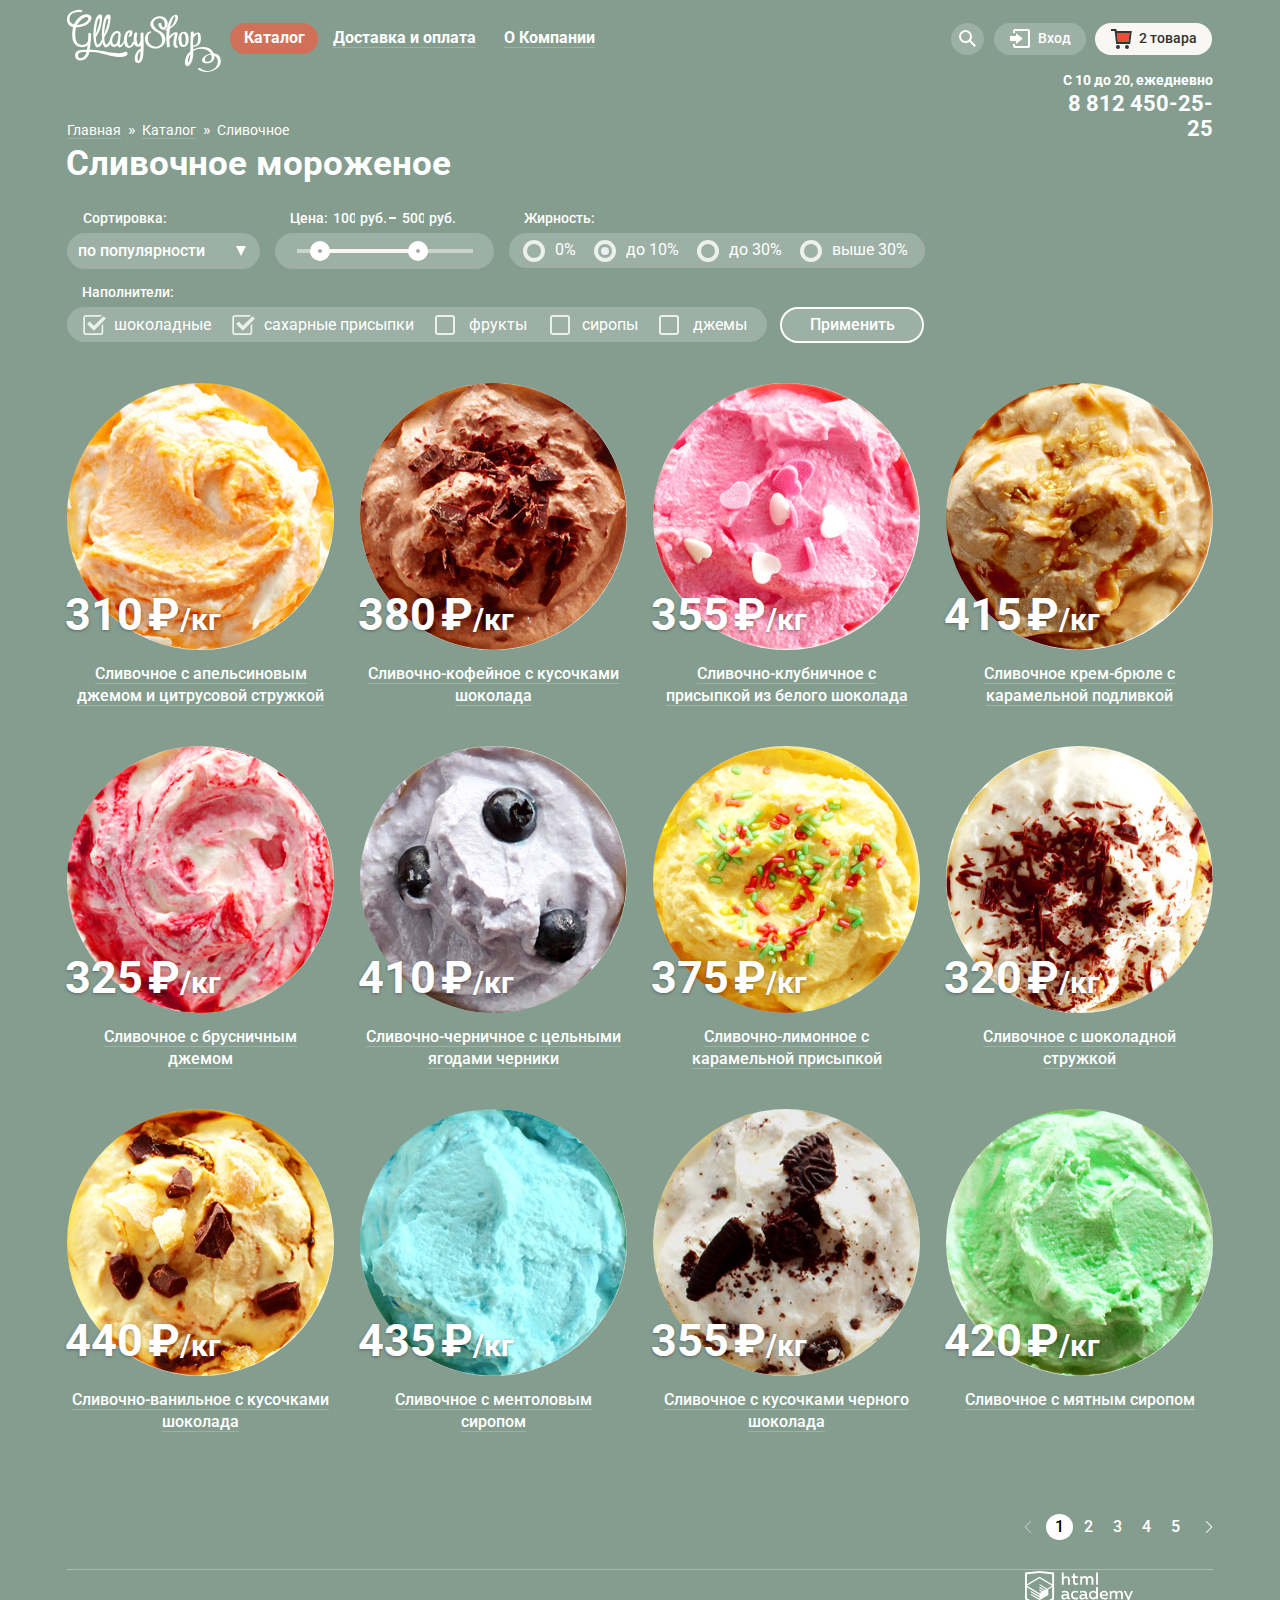
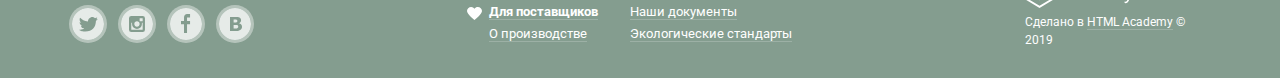
==== commit 4febfc5a: "правки #7 + фильтр range + no float" ====
--- a/inner.html
+++ b/inner.html
@@ -44,11 +44,13 @@
               <form class="hover-login-form" action="https://echo.htmlacademy.ru" method="post">
                 <p class="hover-login-input"><input type="email" name="login-email" aria-label="Электронная почта" placeholder="Электронная почта"></p>
                 <p class="hover-login-input"><input type="password" name="login-password" aria-label="Пароль" placeholder="Пароль"></p>
-                <button class="hover-login-button button" type="submit">Войти</button>
-                <p class="hover-login-links">
-                  <a href="#">Забыли пароль?</a>
-                  <a href="#">Новая регистрация</a>
-                </p>
+                <div class="wrapper-login-links">
+                  <button class="hover-login-button button" type="submit">Войти</button>
+                  <p class="hover-login-links">
+                    <a href="#">Забыли пароль?</a>
+                    <a href="#">Новая регистрация</a>
+                  </p>
+                </div>
               </form>
             </section>
           </li>
@@ -112,8 +114,8 @@
             </select>
             <span class="field-sorting-options-arrow"></span>
           </fieldset>
-          <fieldset class="field-price-range"> <!-- Вопрос - у нас тут заглушка, норм что текст просто в легенде написан или надо 100 руб и 500 руб вынести в 2 отдельных лейбла с инпутами? -->
-            <legend>Цена: 100 руб. – 500 руб.</legend>
+          <fieldset class="field-price-range">
+            <legend>Цена:<label class="range-min"><input type="text" name="min-price" value="100"> руб.</label><label class="range-max"><input type="text" name="max-price" value="500"> руб.</label></legend>
             <input class="visually-hidden" type="range" name="price-range" min="100" max="500" step="5" aria-label="Выбор ценового диапазона" tabindex="-1">
             <div class="range-controls">
               <div class="scale">
@@ -182,7 +184,7 @@
             <a class="catalog-item-image-circle" href="#">
               <p><img src="img/catalog-item/orange.jpg" alt="Сливочное с апельсиновым джемом и цитрусовой стружкой" width="267" height="267"></p>
             </a>
-            <p class="catalog-item-price">310<span class="visually-hidden">руб.</span><span class="catalog-item-weight">/кг</span></p>
+            <p class="catalog-item-price">310<span class="catalog-item-price-symbol">₽</span><span class="catalog-item-weight">/кг</span></p>
             <a class="catalog-item-button button" href="#">Быстрый просмотр</a>
           </li>
           <li class="catalog-item">
@@ -192,7 +194,7 @@
             <a class="catalog-item-image-circle" href="#">
               <p><img src="img/catalog-item/coffee.jpg" alt="Сливочно-кофейное с кусочками шоколада" width="267" height="267"></p>
             </a>
-            <p class="catalog-item-price">380<span class="visually-hidden"> руб.</span><span class="catalog-item-weight">/кг</span></p>
+            <p class="catalog-item-price">380<span class="catalog-item-price-symbol">₽</span><span class="catalog-item-weight">/кг</span></p>
             <a class="catalog-item-button button" href="#">Быстрый просмотр</a>
           </li>
           <li class="catalog-item">
@@ -202,7 +204,7 @@
             <a class="catalog-item-image-circle" href="#">
               <p><img src="img/catalog-item/strawberry.jpg" alt="Сливочно-клубничное с присыпкой из белого шоколада" width="267" height="267"></p>
             </a>
-            <p class="catalog-item-price">355<span class="visually-hidden"> руб.</span><span class="catalog-item-weight">/кг</span></p>
+            <p class="catalog-item-price">355<span class="catalog-item-price-symbol">₽</span><span class="catalog-item-weight">/кг</span></p>
             <a class="catalog-item-button button" href="#">Быстрый просмотр</a>
           </li>
           <li class="catalog-item">
@@ -212,7 +214,7 @@
             <a class="catalog-item-image-circle" href="#">
               <p><img src="img/catalog-item/cream-brulee.jpg" alt="Сливочное крем-брюле с карамельной подливкой" width="267" height="267"></p>
             </a>
-            <p class="catalog-item-price">415<span class="visually-hidden"> руб.</span><span class="catalog-item-weight">/кг</span></p>
+            <p class="catalog-item-price">415<span class="catalog-item-price-symbol">₽</span><span class="catalog-item-weight">/кг</span></p>
             <a class="catalog-item-button button" href="#">Быстрый просмотр</a>
           </li>
           <li class="catalog-item">
@@ -222,7 +224,7 @@
             <a class="catalog-item-image-circle" href="#">
               <p><img src="img/catalog-item/cranberry.jpg" alt="Сливочное с брусничным джемом" width="267" height="267"></p>
             </a>
-            <p class="catalog-item-price">325<span class="visually-hidden"> руб.</span><span class="catalog-item-weight">/кг</span></p>
+            <p class="catalog-item-price">325<span class="catalog-item-price-symbol">₽</span><span class="catalog-item-weight">/кг</span></p>
             <a class="catalog-item-button button" href="#">Быстрый просмотр</a>
           </li>
           <li class="catalog-item">
@@ -232,7 +234,7 @@
             <a class="catalog-item-image-circle" href="#">
               <p><img src="img/catalog-item/blueberry.jpg" alt="Сливочно-черничное с цельными ягодами черники" width="267" height="267"></p>
             </a>
-            <p class="catalog-item-price">410<span class="visually-hidden"> руб.</span><span class="catalog-item-weight">/кг</span></p>
+            <p class="catalog-item-price">410<span class="catalog-item-price-symbol">₽</span><span class="catalog-item-weight">/кг</span></p>
             <a class="catalog-item-button button" href="#">Быстрый просмотр</a>
           </li>
           <li class="catalog-item">
@@ -242,7 +244,7 @@
             <a class="catalog-item-image-circle" href="#">
               <p><img src="img/catalog-item/lemon.jpg" alt="Сливочно-лимонное с карамельной присыпкой" width="267" height="267"></p>
             </a>
-            <p class="catalog-item-price">375<span class="visually-hidden"> руб.</span><span class="catalog-item-weight">/кг</span></p>
+            <p class="catalog-item-price">375<span class="catalog-item-price-symbol">₽</span><span class="catalog-item-weight">/кг</span></p>
             <a class="catalog-item-button button" href="#">Быстрый просмотр</a>
           </li>
           <li class="catalog-item">
@@ -252,7 +254,7 @@
             <a class="catalog-item-image-circle" href="#">
               <p><img src="img/catalog-item/choco.jpg" alt="Сливочное с шоколадной стружкой" width="267" height="267"></p>
             </a>
-            <p class="catalog-item-price">320<span class="visually-hidden"> руб.</span><span class="catalog-item-weight">/кг</span></p>
+            <p class="catalog-item-price">320<span class="catalog-item-price-symbol">₽</span><span class="catalog-item-weight">/кг</span></p>
             <a class="catalog-item-button button" href="#">Быстрый просмотр</a>
           </li>
           <li class="catalog-item">
@@ -262,7 +264,7 @@
             <a class="catalog-item-image-circle" href="#">
               <p><img src="img/catalog-item/vanilla.jpg" alt="Сливочно-ванильное с кусочками шоколада" width="267" height="267"></p>
             </a>
-            <p class="catalog-item-price">440<span class="visually-hidden"> руб.</span><span class="catalog-item-weight">/кг</span></p>
+            <p class="catalog-item-price">440<span class="catalog-item-price-symbol">₽</span><span class="catalog-item-weight">/кг</span></p>
             <a class="catalog-item-button button" href="#">Быстрый просмотр</a>
           </li>
           <li class="catalog-item">
@@ -272,7 +274,7 @@
             <a class="catalog-item-image-circle" href="#">
               <p><img src="img/catalog-item/mentol.jpg" alt="Сливочноe с ментоловым сиропом" width="267" height="267"></p>
             </a>
-            <p class="catalog-item-price">435<span class="visually-hidden"> руб.</span><span class="catalog-item-weight">/кг</span></p>
+            <p class="catalog-item-price">435<span class="catalog-item-price-symbol">₽</span><span class="catalog-item-weight">/кг</span></p>
             <a class="catalog-item-button button" href="#">Быстрый просмотр</a>
           </li>
           <li class="catalog-item">
@@ -282,7 +284,7 @@
             <a class="catalog-item-image-circle" href="#">
               <p><img src="img/catalog-item/black-choco.jpg" alt="Сливочное с кусочками черного шоколада" width="267" height="267"></p>
             </a>
-            <p class="catalog-item-price">355<span class="visually-hidden"> руб.</span><span class="catalog-item-weight">/кг</span></p>
+            <p class="catalog-item-price">355<span class="catalog-item-price-symbol">₽</span><span class="catalog-item-weight">/кг</span></p>
             <a class="catalog-item-button button" href="#">Быстрый просмотр</a>
           </li>
           <li class="catalog-item">
@@ -292,7 +294,7 @@
             <a class="catalog-item-image-circle" href="#">
               <p><img src="img/catalog-item/mint.jpg" alt="Сливочное с мятным сиропом" width="267" height="267"></p>
             </a>
-            <p class="catalog-item-price">420<span class="visually-hidden"> руб.</span><span class="catalog-item-weight">/кг</span></p>
+            <p class="catalog-item-price">420<span class="catalog-item-price-symbol">₽</span><span class="catalog-item-weight">/кг</span></p>
             <a class="catalog-item-button button" href="#">Быстрый просмотр</a>
           </li>
         </ul>
--- a/css/style.css
+++ b/css/style.css
@@ -237,7 +237,7 @@
 }
 
 .site-navigation-item:hover .catalog-navigation {
-  /* Доделать на js для caniuse .popup-show */
+  /* Доделать на js доступность при фокусе .popup-show */
   display: block;
 }
 
@@ -395,7 +395,7 @@
   position: absolute;
   right: 0;
   bottom: -88px;
-  z-index: 4;
+  z-index: 10;
 
   display: none;
   width: 341px;
@@ -475,11 +475,11 @@
   position: absolute;
   right: 0;
   bottom: -218px;
-  z-index: 4;
+  z-index: 10;
 
   display: none;
   width: 277px;
-  height: 214px; /* Вопрос - про PxP - вот у ссылок под инпутами высота строки аж 24 при шрифте 13, по зеплину между ссылками по высоте отступ 8, при такой lh отступ будет 11, что мы и видим при отрисовке браузером, если уменьшу lh - смогу сделать как по макету, иначе мне что остается, через pos-r двигать 2ю ссылку ближе к 1й? Вот как в таком случае решать по PxP конкретно тут и в будущем */
+  height: 214px;
   padding: 20px 17px 22px 19px;
 
   background-color: #f8f7f4;
@@ -541,6 +541,19 @@
 .hover-login input:invalid {
   -webkit-box-shadow: 0 0 0 2px red;
           box-shadow: 0 0 0 2px red;
+}
+
+.wrapper-login-links {
+  display: -webkit-box;
+  display: -ms-flexbox;
+  display: flex;
+  -webkit-box-align: start;
+  -ms-flex-align: start;
+  align-items: flex-start;
+}
+
+.hover-login-links {
+  width: 120px;
 }
 
 .hover-login-links a {
@@ -552,6 +565,16 @@
   border-bottom: 1px solid rgba(50, 50, 50, 0.3);
 }
 
+.hover-login-links a:nth-child(1) {
+  position: relative;
+  top: -2px;
+}
+
+.hover-login-links a:nth-child(2) {
+  position: relative;
+  top: -5px;
+}
+
 .hover-login-links a:hover,
 .hover-login-links a:focus,
 .hover-login-links a:active {
@@ -561,7 +584,6 @@
 }
 
 .hover-login-button {
-  float: left;
   margin-right: 20px;
   padding: 11px 25px 9px;
 
@@ -580,7 +602,7 @@
   position: absolute;
   right: 0;
   bottom: -245px;
-  z-index: 4;
+  z-index: 10;
 
   display: none;
   -webkit-box-sizing: border-box;
@@ -620,10 +642,11 @@
 }
 
 .cart-delete {
-  padding-top: 3px;
+  padding-top: 10px;
 }
 
 .cart-delete-button {
+  display: block;
   width: 11px;
   height: 11px;
 
@@ -633,7 +656,7 @@
 }
 .cart-item-name {
   width: 220px;
-  padding-top: 8px;
+  padding-top: 10px;
 }
 
 .cart-item-image {
@@ -647,13 +670,13 @@
 }
 
 .cart-price {
-  padding: 8px 10px 0;
+  padding: 10px 10px 0;
 
   text-align: center;
 }
 
 .cart-price-sum {
-  padding-top: 8px;
+  padding-top: 10px;
 }
 
 .cart-price-per-weight {
@@ -688,8 +711,9 @@
   position: relative;
   right: -2px;
 
-  float: right;
+  display: block;
   margin-top: 13px;
+  margin-left: 339px;
   padding: 9px 15px 11px;
 
   font-size: 18px;
@@ -721,9 +745,6 @@
 }
 
 .header-contacts-tel {
-  position: relative;
-  right: -1px;
-
   font-weight: 700;
   font-size: 22px;
   line-height: 24px;
@@ -765,6 +786,7 @@
   display: -webkit-box;
   display: -ms-flexbox;
   display: flex;
+  max-width: 700px;
   margin: 0;
   margin-bottom: 2px;
   padding: 0;
@@ -1037,12 +1059,11 @@
 /* СОРТИРОВКА */
 
 .field-sorting-options::-ms-expand {
-  /* Вопрос - правильно решена задача "убрать стрелку селекта" тут и чуть нижже appearance с префиксами */
   display: none;
 }
 
 .field-sorting-options {
-  width: 193px; /* Вопрос - не уверен, что правильно задавать тут ширину и высоту */
+  width: 193px;
   height: 36px;
   margin-bottom: 15px;
   padding-bottom: 1px;
@@ -1072,11 +1093,10 @@
   padding-left: 16px;
 }
 
-.field-sorting-options-arrow::before {
-  content: "";
-  position: absolute;
-  top: 13px;
-  left: 168px;
+.field-sorting-options-arrow {
+  position: absolute;
+  right: 14px;
+  bottom: 28px;
 
   border-top: 10px solid #ffffff;
   border-right: 5.5px solid transparent;
@@ -1091,8 +1111,8 @@
   color: #323232;
 }
 
-.field-sorting-options:hover + .field-sorting-options-arrow::before,
-.field-sorting-options:focus + .field-sorting-options-arrow::before {
+.field-sorting-options:hover + .field-sorting-options-arrow,
+.field-sorting-options:focus + .field-sorting-options-arrow {
   border-top: 10px solid #323232;
 }
 
@@ -1104,6 +1124,51 @@
 }
 
 /* ВЫБОР ЦЕНЫ */
+
+.ramge-min,
+.range-max {
+  margin: 0;
+
+  font-weight: 500;
+  font-size: 14px;
+  line-height: 16px;
+}
+
+.range-min input,
+.range-max input {
+  width: 26px;
+  margin: 0;
+  margin-top: -1px;
+  margin-bottom: -2px;
+  margin-left: 3px;
+
+  font: inherit;
+  color: inherit;
+
+  background: none;
+  border: none;
+  cursor: pointer;
+}
+
+.range-max input {
+  margin-left: 13px;
+}
+
+.field-price-range legend {
+  position: relative;
+}
+
+.field-price-range legend::after {
+  content: "";
+  position: absolute;
+  top: 7px;
+  left: 114px;
+
+  width: 7px;
+  height: 2px;
+
+  background: #ffffff;
+}
 
 .range-controls {
   position: relative;
@@ -1221,19 +1286,24 @@
 /* ВЫБОР НАПОЛНИТЕЛЯ */
 
 .field-wrapper-filler {
-  padding: 6.5px 19.5px 6.5px 47px;
+  padding: 6.5px 20px 6.5px 15px;
 }
 
 label[for|="filler"] {
   position: relative;
 
-  margin-right: 51px;
+  margin-right: 17px;
+  padding-left: 32px;
 
   cursor: pointer;
 }
 
-label[for|="filler"]:first-of-type {
-  margin-right: 49px;
+label[for|="filler"]:not(:first-of-type):not(:nth-child(2)) {
+  padding-left: 37px;
+}
+
+label[for|="filler"]:not(:first-of-type) {
+  margin-right: 14px;
 }
 
 label[for|="filler"]:last-of-type {
@@ -1243,7 +1313,7 @@
 .filler-checkbox {
   position: absolute;
   top: 0;
-  left: -31px;
+  left: 0;
 
   width: 20px;
   height: 20px;
@@ -1252,17 +1322,21 @@
   border-radius: 3px;
 }
 
+label[for="filler-choco"] .filler-checkbox {
+  left: 1px;
+}
+
 label[for="filler-sugar"] .filler-checkbox {
-  left: -32px;
+  left: 0;
 }
 
 label[for="filler-fruits"] .filler-checkbox,
 label[for="filler-jam"] .filler-checkbox {
-  left: -34px;
+  left: 3px;
 }
 
 label[for="filler-syrup"] .filler-checkbox {
-  left: -31.5px;
+  left: 5px;
 }
 
 label:hover .filler-checkbox,
@@ -1305,7 +1379,6 @@
 .catalog-filter-button {
   position: relative;
   top: -1px;
-  left: 0.5px;
 
   -ms-flex-item-align: end;
   align-self: flex-end;
@@ -1331,7 +1404,6 @@
 }
 
 .catalog-filter-button:active {
-  /* Вопрос - норм что кнопка теряя бордер при нажатии как бы уменьшается? в стайлгайде для базовой обводки кнопки хотят использовать бордер,но с ним как-то кривее получалось */
   color: #323232;
 
   background-color: #ededed;
@@ -1441,25 +1513,15 @@
   font-weight: 700;
   font-size: 45px;
   line-height: 45px;
-  text-shadow: 0.5px 0.9px 3px rgba(49, 50, 53, 0.5);
+  text-shadow: 0 1px 3px rgba(49, 50, 53, 0.5);
+}
+
+.catalog-item-price-symbol {
+  margin-left: 5px;
 }
 
 .catalog-item-weight {
-  margin-left: 38px;
-
   font-size: 30px;
-}
-
-.catalog-item-weight::before {
-  content: "";
-  position: absolute;
-  top: 5px;
-  left: 82px;
-
-  width: 31px;
-  height: 36px;
-
-  background: url(../img/icons/ruble.svg) no-repeat;
 }
 
 .catalog-item-button {
@@ -1657,7 +1719,7 @@
   line-height: 30px;
   color: #323232;
 
-  border-bottom: 2px solid #323232; /* Вопрос - надо тут ради PxP извращатся чтобы бордер был прижат к тексту? */
+  border-bottom: 2px solid #323232;
 }
 
 .news-blog-link a:hover,
@@ -1867,7 +1929,8 @@
 }
 
 .modal-feedback-button {
-  float: right;
+  display: block;
+  margin-left: auto;
   padding: 10px 23px;
 
   font-size: 18px;
@@ -2043,6 +2106,8 @@
 /* ПОДВАЛ */
 
 .ie11-flexbug-min-height-fix {
+  display: -webkit-box;
+  display: -ms-flexbox;
   display: flex;
 }
 
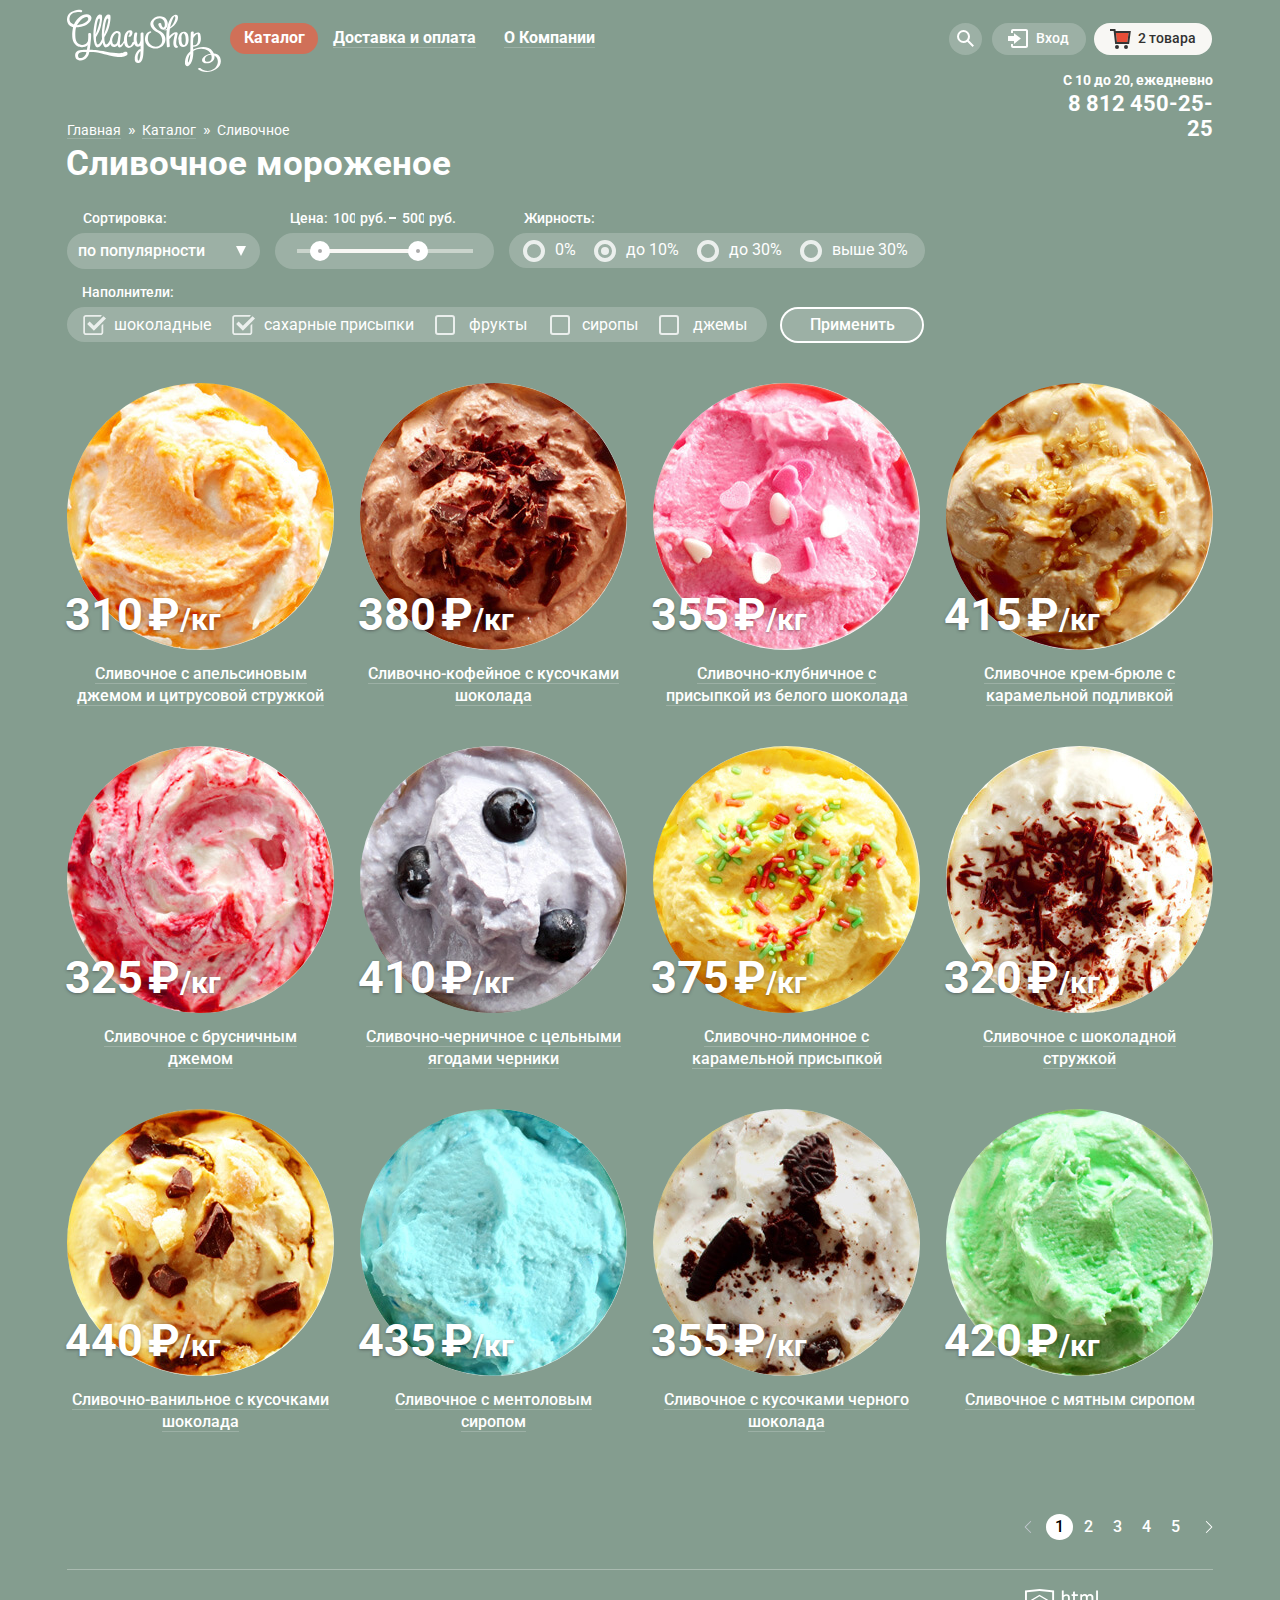
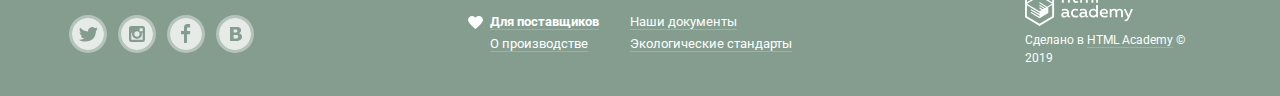
==== commit 7a87c9f2: "Правки переполнения" ====
--- a/inner.html
+++ b/inner.html
@@ -121,8 +121,8 @@
               <div class="scale">
                 <div class="bar"></div>
               </div>
-              <div class="range-toggle range-toggle-min"></div>
-              <div class="range-toggle range-toggle-max"></div>
+              <div class="range-toggle range-toggle-min" tabindex="0"></div>
+              <div class="range-toggle range-toggle-max" tabindex="0"></div>
             </div>
           </fieldset>
           <fieldset class="field-fat">
@@ -325,9 +325,11 @@
         </section>
         <section class="main-footer-documentation">
           <h2 class="visually-hidden">Дополнительная информация</h2>
+          <ul class="main-footer-documentation-list production-list">
+            <li class="main-footer-documentation-list-item documentation-for-suppliers"><a href="#">Для поставщиков</a><svg class="svg-heart" xmlns="http://www.w3.org/2000/svg" width="15" height="13" viewBox="0 0 15 13"><path fill="#FFF" d="M10.799 0c-1.35 0-2.551.65-3.3 1.661A4.097 4.097 0 0 0 4.199 0C1.875 0 0 1.806 0 4.044 0 7.223 7.499 13 7.499 13s7.499-5.777 7.499-8.956C14.998 1.806 13.123 0 10.799 0z"/></svg></li>
+            <li class="main-footer-documentation-list-item"><a href="#">О производстве</a></li>
+          </ul>
           <ul class="main-footer-documentation-list">
-            <li class="main-footer-documentation-list-item"><a href="#">Для поставщиков</a><svg class="svg-heart" xmlns="http://www.w3.org/2000/svg" width="15" height="13" viewBox="0 0 15 13"><path fill="#FFF" d="M10.799 0c-1.35 0-2.551.65-3.3 1.661A4.097 4.097 0 0 0 4.199 0C1.875 0 0 1.806 0 4.044 0 7.223 7.499 13 7.499 13s7.499-5.777 7.499-8.956C14.998 1.806 13.123 0 10.799 0z"/></svg></li>
-            <li class="main-footer-documentation-list-item"><a href="#">О производстве</a></li>
             <li class="main-footer-documentation-list-item"><a href="#">Наши документы</a></li>
             <li class="main-footer-documentation-list-item"><a href="#">Экологические стандарты</a></li>
           </ul>
--- a/css/style.css
+++ b/css/style.css
@@ -1,12 +1,3 @@
-/*
-    Позиционирование
-    Блочная модель
-    Типографика
-    Оформление
-    Анимация
-    Разное
- */
-
 *,
 *::before,
 *::after {
@@ -20,6 +11,7 @@
 }
 
 body {
+  position: relative;
   font-size: 16px;
   line-height: 22px;
   font-family: "Roboto", Arial, sans-serif;
@@ -63,22 +55,18 @@
           clip-path: inset(100%);
 }
 
-.popup-show {
-  display: block;
-}
-
 .button {
-  /* Проверить шрифты\цвет шрифта и прозрачность кнопок */
   display: inline-block;
 
   font: inherit;
   font-weight: bold;
+  vertical-align: bottom;
   text-align: center;
   color: #ffffff;
 
   background-color: #f26843;
   background-image: -webkit-gradient(linear, left bottom, left top, from(#e74a35), to(#f26843));
-  background-image: linear-gradient(to top, #e74a35, #f26843); /* Проверить градиент для защиты */
+  background-image: linear-gradient(to top, #e74a35, #f26843);
   background-repeat: no-repeat;
   border: 0;
   border-radius: 50px;
@@ -88,7 +76,6 @@
 }
 
 .button:hover,
-/* Стили фотошопа в коментах - активные стили - из демки академии */
 .button:focus {
   /* box-shadow: 0px 2px 2px 0 #ac1000;
   background-image:
@@ -127,6 +114,8 @@
   display: -webkit-box;
   display: -ms-flexbox;
   display: flex;
+  -ms-flex-wrap: wrap;
+      flex-wrap: wrap;
   margin: 0;
   padding: 0;
 
@@ -141,8 +130,7 @@
 }
 
 .site-navigation {
-  width: 689px;
-  margin-right: auto;
+  width: 550px;
   padding-top: 23px;
 }
 
@@ -150,7 +138,7 @@
   -webkit-box-pack: end;
   -ms-flex-pack: end;
   justify-content: flex-end;
-  width: 267px;
+  width: 420px;
   margin-left: auto;
   padding-top: 23px;
 }
@@ -342,41 +330,40 @@
 
 .user-navigation-login {
   position: relative;
-
-  width: 92px;
-  height: 32px;
+  align-self: flex-start;
+
+  max-width: 200px;
 
   border-radius: 30px;
 }
 
 .user-navigation-login > a {
   display: block;
-  padding: 7px 17px 15px 44px;
+  padding: 7px 17px 9px 44px;
 }
 
 .user-navigation-cart {
   position: relative;
-
-  width: 100px;
-  height: 32px;
-  margin-left: 10px;
+  align-self: flex-start;
+
+  max-width: 145px;
+  margin-left: 9px;
 
   border-radius: 30px;
 }
 
 .user-navigation-cart > a {
   display: block;
-  padding: 7px 17px 15px 44px;
+  padding: 7px 17px 9px 44px;
 }
 
 .filled-cart {
-  width: 117px;
   margin-right: 1px;
-  margin-left: 9px;
+  margin-left: 8px;
 }
 
 .filled-cart > a {
-  padding: 7px 15px 15px 44px;
+  padding: 7px 16px 9px 44px;
 }
 
 .user-navigation svg {
@@ -409,7 +396,7 @@
 
 .hover-search input {
   width: 311px;
-  padding: 10px 0 10px 15px;
+  padding: 10px 15px;
 
   font-weight: 700;
   font-size: 14px;
@@ -495,7 +482,8 @@
 
 .hover-login input {
   width: 241px;
-  padding: 10px 0 10px 15px;
+  height: 44px;
+  padding: 10px 15px;
 
   font-weight: 700;
   font-size: 14px;
@@ -547,6 +535,9 @@
   display: -webkit-box;
   display: -ms-flexbox;
   display: flex;
+  -webkit-box-pack: justify;
+  -ms-flex-pack: justify;
+  justify-content: space-between;
   -webkit-box-align: start;
   -ms-flex-align: start;
   align-items: flex-start;
@@ -584,7 +575,6 @@
 }
 
 .hover-login-button {
-  margin-right: 20px;
   padding: 11px 25px 9px;
 
   font-size: 18px;
@@ -786,6 +776,7 @@
   display: -webkit-box;
   display: -ms-flexbox;
   display: flex;
+  flex-wrap: wrap;
   max-width: 700px;
   margin: 0;
   margin-bottom: 2px;
@@ -890,11 +881,17 @@
   margin-right: 8px;
 
   vertical-align: top;
+  vertical-align: top;
 
   background-color: transparent;
   border: 2px solid #ffffff;
   border-radius: 50%;
   cursor: pointer;
+}
+
+.slider-controls label:hover,
+.slider-controls label:focus {
+  background-color: rgba(248, 247, 244, 0.4);
 }
 
 #product-1:checked ~ .wrapper-page-index {
@@ -974,8 +971,9 @@
   -ms-flex-direction: column;
       flex-direction: column;
 
-  background: url(../img/bg-banner-raspberry.jpg) no-repeat;
+  background: url(../img/bg-banner-raspberry.jpg) no-repeat top center;
   background-color: #aa0532;
+  background-size: cover;
 }
 
 .banner-chocolate {
@@ -987,8 +985,9 @@
   -ms-flex-direction: column;
       flex-direction: column;
 
-  background: url(../img/bg-banner-choco.jpg) no-repeat;
+  background: url(../img/bg-banner-choco.jpg) no-repeat top center;
   background-color: #512f19;
+  background-size: cover;
 }
 
 .special-offer-lead {
@@ -1220,6 +1219,21 @@
   right: 66.5px;
 }
 
+.range-controls .range-toggle-min:hover,
+.range-controls .range-toggle-min:focus {
+  width: 22px;
+  height: 22px;
+  top: 7px;
+  left: 33.5px;
+}
+
+.range-controls .range-toggle-max:hover,
+.range-controls .range-toggle-max:focus {
+  width: 22px;
+  height: 22px;
+  top: 7px;
+  right: 65.5px;
+}
 /* ВЫБОР ЖИРНОСТИ */
 
 .field-wrapper-fat {
@@ -1433,6 +1447,7 @@
   padding: 0;
 
   list-style: none;
+  align-items: flex-start;
 }
 
 .catalog-item {
@@ -1527,11 +1542,10 @@
 .catalog-item-button {
   position: absolute;
   right: 33px;
-  bottom: -55px;
+  bottom: -54px;
 
   display: none;
-  margin: 20px auto 0;
-  padding: 10px 17px;
+  padding: 10px 17px 11px;
 
   font-size: 18px;
   line-height: 24px;
@@ -1539,6 +1553,8 @@
 
   -webkit-box-shadow: 0 1px 2px 0 #ac1000;
           box-shadow: 0 1px 2px 0 #ac1000;
+
+  border-radius: 20px;
 }
 
 .catalog-item:hover {
@@ -1554,7 +1570,7 @@
 
   display: none;
   width: 293px;
-  height: 405px;
+  height: calc(100% + 81px);
 
   background-color: #f8f7f4;
   border-radius: 5px;
@@ -1627,11 +1643,15 @@
   color: #323232;
 }
 
-.advantages-list-item:nth-child(1)::before {
+.advantages-list-item {
+  position: relative;
+}
+
+.advantages-icon-icecream::before {
   content: "";
   position: absolute;
   top: 8px;
-  left: 0;
+  left: -57px;
 
   width: 49px;
   height: 49px;
@@ -1639,11 +1659,11 @@
   background: url(../img/icons/ice-cream.svg) no-repeat;
 }
 
-.advantages-list-item:nth-child(2)::before {
+.advantages-icon-cow::before {
   content: "";
   position: absolute;
   top: 8px;
-  left: 565px;
+  left: -59px;
 
   width: 49px;
   height: 49px;
@@ -1651,11 +1671,11 @@
   background: url(../img/icons/cow.svg) no-repeat;
 }
 
-.advantages-list-item:nth-child(3)::before {
+.advantages-icon-eco::before {
   content: "";
   position: absolute;
-  top: 96px;
-  left: 0;
+  top: 9px;
+  left: -57px;
 
   width: 49px;
   height: 49px;
@@ -1663,11 +1683,11 @@
   background: url(../img/icons/eco.svg) no-repeat;
 }
 
-.advantages-list-item:nth-child(4)::before {
+.advantages-icon-thermometer::before {
   content: "";
   position: absolute;
-  top: 96px;
-  left: 565px;
+  top: 9px;
+  left: -59px;
 
   width: 49px;
   height: 49px;
@@ -1692,6 +1712,8 @@
   padding: 23px 20px;
 
   background: url(../img/bg-banner-strawberry.jpg) no-repeat;
+  background-size: cover;
+  background-position: center top;
   background-color: #ffffff;
   border-radius: 15px;
 }
@@ -1738,6 +1760,9 @@
   padding: 4px 5px 5px 6px;
 
   background: url(../img/icons/bg-border-lines.svg) no-repeat;
+  background-size: cover;
+  background-position: top center;
+  border-radius: 15px; /* Ну, я придумал как можно с наименьшими усилиями можно решить вопрос с полосочками, пускай и не идеально */
 }
 
 .subscribe {
@@ -1761,7 +1786,7 @@
   height: 44px;
   margin-top: 36px;
   margin-right: 8px;
-  padding: 10px 0 10px 15px;
+  padding: 10px 15px;
 
   font-weight: 700;
   font-size: 16px;
@@ -1811,7 +1836,7 @@
 
 .subscribe-button {
   width: 129px;
-  padding: 10px 19px;
+  padding: 9px 19px 11px;
 
   font-size: 18px;
   line-height: 24px;
@@ -1820,8 +1845,50 @@
 
 /* МОДАЛКА ПОДПИСКИ */
 
+@keyframes bounce {
+  0% {
+    transform: translateY(-100%);
+  }
+
+  70% {
+    transform: translateY(30px);
+  }
+
+  90% {
+    transform: translateY(-10px);
+  }
+
+  100% {
+    transform: translateY(0);
+  }
+}
+
+@keyframes shake {
+  0%,
+  100% {
+    transform: translateX(0);
+  }
+
+  10%,
+  30%,
+  50%,
+  70%,
+  90% {
+    transform: translateX(-10px);
+  }
+
+  20%,
+  40%,
+  60%,
+  80% {
+    transform: translateX(10px);
+  }
+}
+
 .modal-feedback {
-  position: absolute;
+  position: fixed;
+  z-index: 100;
+
   top: 337px;
   left: 50%;
 
@@ -1834,6 +1901,25 @@
   border-radius: 10px;
 }
 
+.modal-feedback-overlay {
+  position: absolute;
+  width: 100%;
+  height: 100%;
+  top: 0;
+  background-color: rgba(0, 0, 0, 0.3);
+  z-index: 99;
+}
+
+.popup-show {
+  display: block;
+  animation: bounce 0.6s;
+}
+
+.popup-error {
+  animation: shake 0.6s;
+}
+
+
 .modal-feedback-lead {
   margin: 0;
   margin-bottom: 20px;
@@ -1844,8 +1930,7 @@
   color: #323232;
 }
 
-.modal-feedback-lead::after {
-  content: "";
+.modal-feedback-close {
   position: absolute;
   top: 16px;
   right: 16px;
@@ -1854,6 +1939,9 @@
   height: 17px;
 
   background: url(../img/icons/cross-big.svg) no-repeat;
+
+  cursor: pointer;
+  border: 0;
 }
 
 .modal-feedback-name,
@@ -1878,13 +1966,14 @@
 }
 
 .modal-feedback-form input {
-  padding: 10px 0 10px 15px;
+  padding: 10px 15px;
 }
 
 .modal-feedback-form textarea {
-  width: 428px;
+  min-width: 428px; /* Вопрос - правильно так ограничивать переполнение или костыльно? */
+  max-width: 428px;
   margin-bottom: 23px;
-  padding: 8px 0 10px 15px;
+  padding: 8px 15px 10px 15px;
 }
 
 .modal-feedback-form input::-webkit-input-placeholder,
@@ -1940,18 +2029,46 @@
 
 /* КАРТА */
 
-.map {
-  position: relative;
-
+.map { /* Вопрос - правильно реализовал растяжение? и то что iframe в html задал 100% размер( как писал в скапйе, почему-то тоже самое не сработало с img, пришлось через css вставлять, я мб спать хотел и не додумался как у инлайн свойства задать */
+  position: relative;
+  width: 1200px;
+  padding-top: 63px;
+  padding-right: 27px;
+  padding-bottom: 62px;
+  min-height: 430px;
   margin: 0 -27px;
 }
 
+.map iframe {
+  position: absolute;
+  top: 0;
+  z-index: 2;
+}
+
+.map-image {
+  position: absolute;
+  top: 0;
+  left: 0;
+  z-index: 1;
+
+  margin: 0;
+  background-image: url(../img/map-with-pin-and-shadow.jpg);
+  background-repeat: no-repeat;
+  background-size: cover;
+  width: 100%;
+  height: 100%;
+}
+
+.map-image img {
+  height: inherit;
+}
+
 .map-info {
-  position: absolute;
-  top: 63px;
-  right: 27px;
+  position: relative;
+  z-index: 3;
 
   width: 302px;
+  margin-left: auto;
   padding: 29px 25px 31px;
 
   color: #323232;
@@ -2032,7 +2149,7 @@
   -webkit-box-pack: end;
   -ms-flex-pack: end;
   justify-content: flex-end;
-  margin: 0 -9px 35px auto;
+  margin: 0 -9px 30px auto;
   padding: 0;
 
   list-style: none;
@@ -2121,6 +2238,7 @@
   -ms-flex-align: end;
   align-items: flex-end;
   min-height: 103px;
+  margin-top: 5px;
 }
 
 .main-footer::after {
@@ -2140,6 +2258,8 @@
   display: -webkit-box;
   display: -ms-flexbox;
   display: flex;
+  -ms-flex-wrap: wrap;
+      flex-wrap: wrap;
   margin: 0;
   padding: 0;
 
@@ -2149,16 +2269,16 @@
 /* СОЦ-ПАНЕЛЬ */
 
 .main-footer-social {
+  align-self: center;
   width: 293px;
-  margin-bottom: 32px;
+  padding-left: 5px;
+  padding-top: 34px;
+  padding-bottom: 24px;
 }
 
 .main-footer-social-list-item {
   margin-right: 17px;
-}
-
-.main-footer-social-list-item:first-child {
-  margin-left: 5px;
+  margin-bottom: 8px;
 }
 
 .main-footer-social-list-item a {
@@ -2201,8 +2321,12 @@
 /* БЛОК ДОКУМЕНТАЦИИ */
 
 .main-footer-documentation {
-  width: 586px;
-  margin-bottom: 34px;
+  width: 550px;
+  align-self: center;
+  display: flex;
+  padding-top: 22px;
+  padding-bottom: 30px;
+  margin-left: 105px;
 }
 
 .main-footer-documentation-list {
@@ -2210,17 +2334,10 @@
   -webkit-box-direction: normal;
   -ms-flex-direction: column;
       flex-direction: column;
-  -ms-flex-wrap: wrap;
-      flex-wrap: wrap;
-  -ms-flex-line-pack: start;
-  align-content: flex-start;
-  height: 44px;
-  padding: 0;
-  padding-left: 129px;
-}
-
-.main-footer-documentation-list-item {
-  margin-right: 32px;
+}
+
+.main-footer-documentation-list {
+  margin-right: 31px;
 }
 
 .main-footer-documentation a {
@@ -2231,41 +2348,51 @@
   border-bottom: 1px solid rgba(255, 255, 255, 0.2);
 }
 
-.main-footer-documentation-list-item:first-of-type a {
+.production-list {
+  padding-left: 25px;
+}
+
+.documentation-for-suppliers a {
   font-weight: 700;
 }
 
-.main-footer-documentation a:hover {
+.main-footer-documentation a:hover,
+.main-footer-documentation a:focus,
+.main-footer-documentation a:active {
   color: #ffbc9e;
 
   border-bottom-color: rgba(255, 188, 158, 0.2);
 }
 
-.main-footer-documentation-list-item:first-of-type {
+.documentation-for-suppliers {
   position: relative;
 }
 
 .svg-heart {
   position: absolute;
-  top: 7px;
+  top: 6px;
   left: -22px;
 
   width: 15px;
   height: 13px;
 }
 
-a:hover + .svg-heart path {
+a:hover + .svg-heart path,
+a:focus + .svg-heart path,
+a:active + .svg-heart path {
   fill: #ffbc9e;
 }
 
 /* БЛОК КОПИРАЙТА */
 
 .main-footer-copyright {
+  align-self: center;
   position: relative;
   right: -2px;
 
   width: 190px;
   margin: 0;
+  margin-top: 56px;
   margin-bottom: 29px;
   margin-left: auto;
 
@@ -2280,7 +2407,9 @@
   border-bottom: 1px solid rgba(255, 255, 255, 0.2);
 }
 
-.main-footer-copyright a:hover {
+.main-footer-copyright a:hover,
+.main-footer-copyright a:focus,
+.main-footer-copyright a:active {
   color: #ffbc9e;
 
   border-bottom-color: rgba(255, 188, 158, 0.2);
@@ -2294,7 +2423,6 @@
 
   width: 108px;
   height: 39px;
-  margin-bottom: 5px;
 
   background: url(../img/icons/logo-htmlacademy.svg) no-repeat;
 }
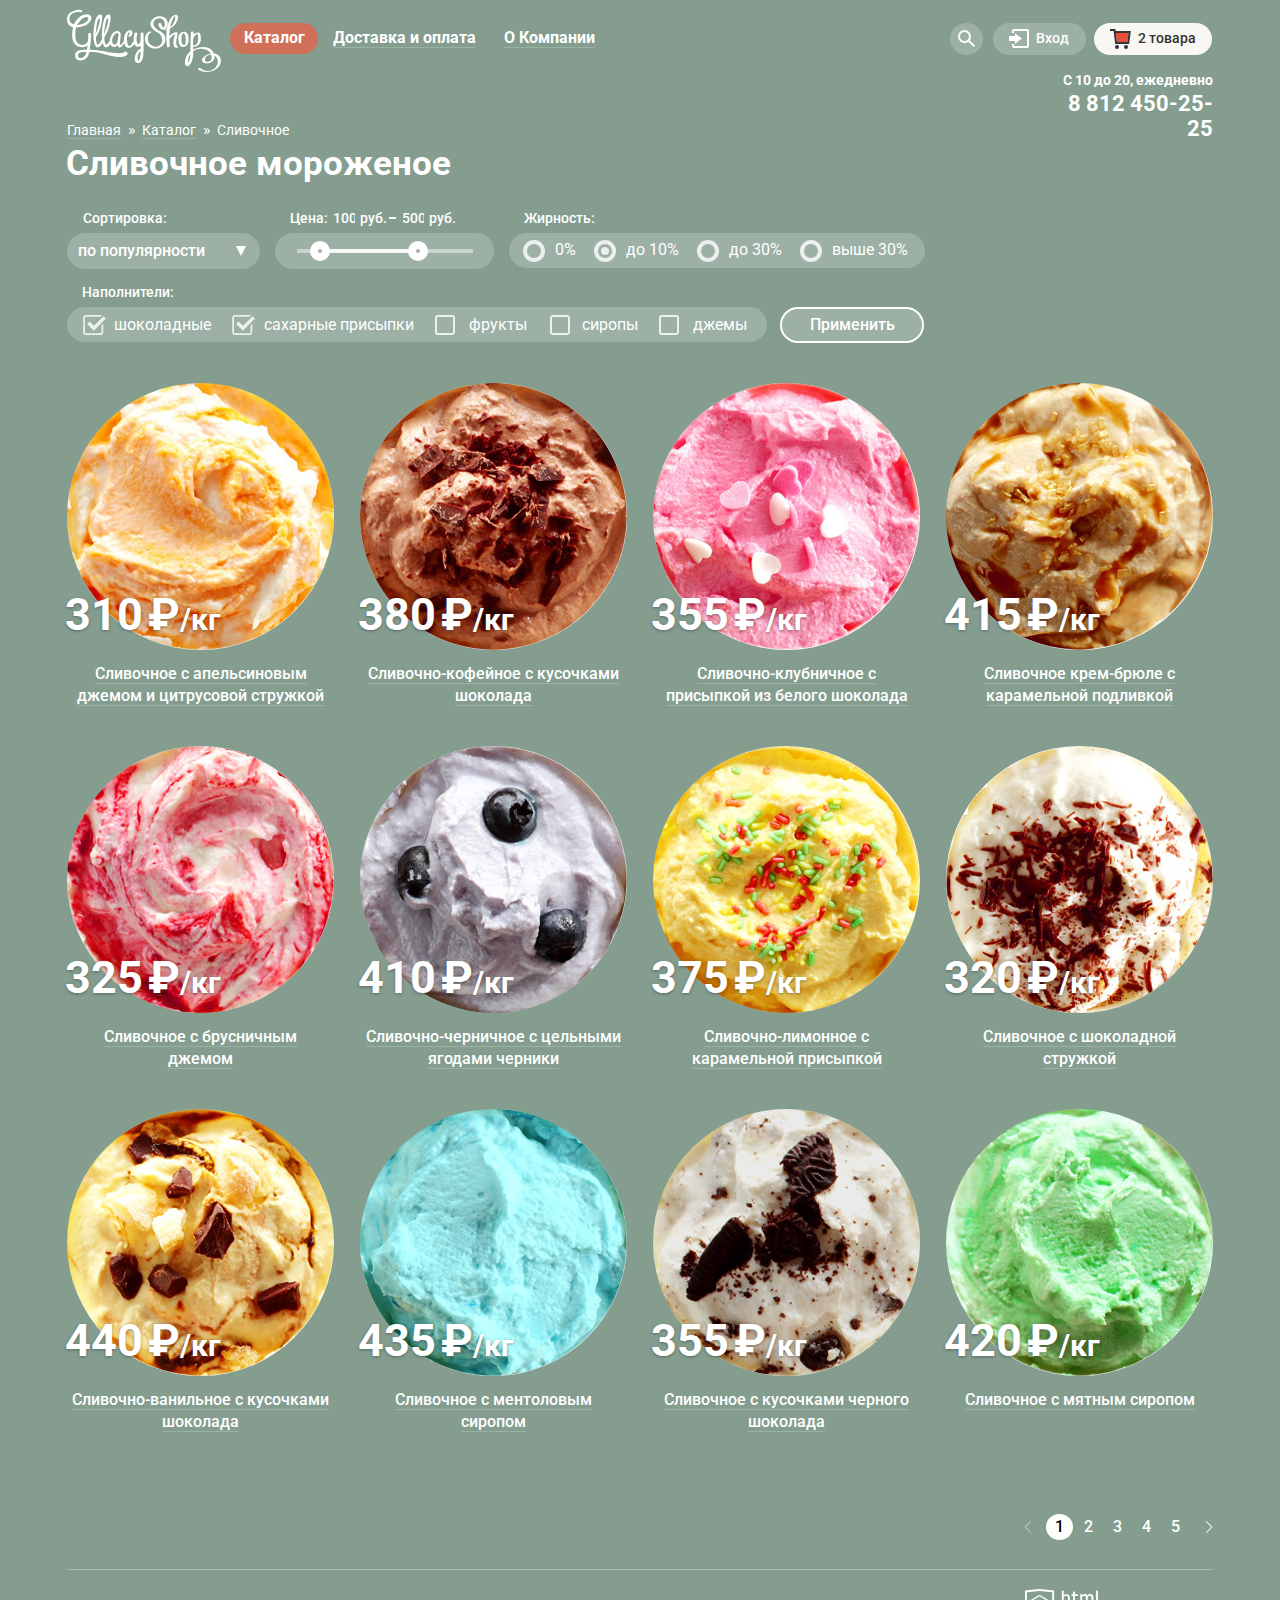
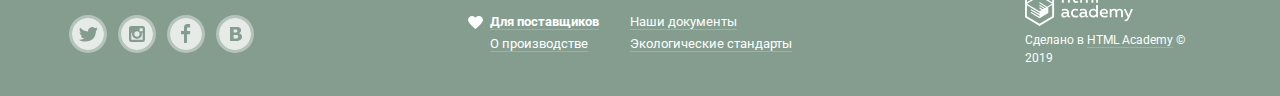
==== commit 21993d5c: "фикс исчезновения ховеров" ====
--- a/inner.html
+++ b/inner.html
@@ -39,50 +39,54 @@
           </li>
           <li class="user-navigation-login">
             <a href="#"><svg xmlns="http://www.w3.org/2000/svg" xmlns:xlink="http://www.w3.org/1999/xlink" width="21" height="19" viewBox="0 0 21 19"><g fill="#000"><path d="M6 14.875L12.917 9.5 6 4.125v2.917H-.042v4.917H6z"/><path d="M18 0H5C3.9 0 3 .9 3 2v2h2V2h13v15H5v-2H3v2c0 1.1.9 2 2 2h13c1.1 0 2-.9 2-2V2c0-1.1-.9-2-2-2z"/></g></svg>Вход<span class="visually-hidden">на сайт</span></a>
-            <section class="hover-login">
-              <h2 class="visually-hidden">Форма логина</h2>
-              <form class="hover-login-form" action="https://echo.htmlacademy.ru" method="post">
-                <p class="hover-login-input"><input type="email" name="login-email" aria-label="Электронная почта" placeholder="Электронная почта"></p>
-                <p class="hover-login-input"><input type="password" name="login-password" aria-label="Пароль" placeholder="Пароль"></p>
-                <div class="wrapper-login-links">
-                  <button class="hover-login-button button" type="submit">Войти</button>
-                  <p class="hover-login-links">
-                    <a href="#">Забыли пароль?</a>
-                    <a href="#">Новая регистрация</a>
-                  </p>
-                </div>
-              </form>
-            </section>
+            <div class="wrapper-hover-login">
+              <section class="hover-login">
+                <h2 class="visually-hidden">Форма логина</h2>
+                <form class="hover-login-form" action="https://echo.htmlacademy.ru" method="post">
+                  <p class="hover-login-input"><input type="email" name="login-email" aria-label="Электронная почта" placeholder="Электронная почта"></p>
+                  <p class="hover-login-input"><input type="password" name="login-password" aria-label="Пароль" placeholder="Пароль"></p>
+                  <div class="wrapper-login-links">
+                    <button class="hover-login-button button" type="submit">Войти</button>
+                    <p class="hover-login-links">
+                      <a href="#">Забыли пароль?</a>
+                      <a href="#">Новая регистрация</a>
+                    </p>
+                  </div>
+                </form>
+              </section>
+            </div>
           </li>
           <li class="user-navigation-cart filled-cart">
             <a href="#"><svg xmlns="http://www.w3.org/2000/svg" width="21" height="20" viewBox="0 0 21 20"><path fill="#E84D37" d="M5.888 4.031L6.922 13h10.45l1.176-8.969z"/><circle fill="#343434" cx="6.984" cy="18" r="2"/><circle fill="#343434" cx="15.984" cy="18" r="2"/><path fill="#343434" d="M5.657 2.031L5.422 0H0v2h3.64l1.5 13h13.988l1.699-12.969H5.657zM17.372 13H6.922L5.888 4.031h12.66L17.372 13z"/></svg><span class="visually-hidden">В корзине</span>2 товара</a>
-            <section class="hover-filled-cart">
-              <h2 class="visually-hidden">В корзине</h2>
-              <table class="hover-filled-cart-table">
-                <tbody class="cart-tbody">
-                  <tr class="cart-tbody-row">
-                    <td class="cart-delete"><button class="cart-delete-button" type="button"><span class="visually-hidden">Удалить</span></button></td>
-                    <td class="cart-item-image"><img src="img/catalog-item/mini-orange.png" alt="Пломбир с апельсиновым джемом" width="33" height="33"></td>
-                    <td class="cart-item-name"><a href="#">Пломбир с апельсиновым джемом</a></td>
-                    <td class="cart-price">1,5 кг х <span class="cart-price-per-weight">200 руб.</span></td>
-                    <td class="cart-price-sum">300 руб.</td>
-                  </tr>
-                  <tr class="cart-tbody-row">
-                    <td class="cart-delete"><button class="cart-delete-button" type="button"><span class="visually-hidden">Удалить</span></button></td>
-                    <td class="cart-item-image"><img src="img/catalog-item/mini-strawberry.png" alt="Клубничный пломбир с присыпкой из белого шоколада" width="33" height="33"></td>
-                    <td class="cart-item-name"><a href="#">Клубничный пломбир с присыпкой из белого шоколада</a></td>
-                    <td class="cart-price">1,5 кг х <span class="cart-price-per-weight">300 руб.</span></td>
-                    <td class="cart-price-sum">450 руб.</td>
-                  </tr>
-                </tbody>
-                <tfoot class="cart-tfoot">
-                  <tr class="cart-tfoot-row">
-                    <td class="cart-total" colspan="5">Итого: 750 руб.</td>
-                  </tr>
-                </tfoot>
-              </table>
-              <a class="hover-filled-cart-button button" href="#">Оформить заказ</a>
-            </section>
+            <div class="wrapper-hover-filled-cart">
+              <section class="hover-filled-cart">
+                <h2 class="visually-hidden">В корзине</h2>
+                <table class="hover-filled-cart-table">
+                  <tbody class="cart-tbody">
+                    <tr class="cart-tbody-row">
+                      <td class="cart-delete"><button class="cart-delete-button" type="button"><span class="visually-hidden">Удалить</span></button></td>
+                      <td class="cart-item-image"><img src="img/catalog-item/mini-orange.png" alt="Пломбир с апельсиновым джемом" width="33" height="33"></td>
+                      <td class="cart-item-name"><a href="#">Пломбир с апельсиновым джемом</a></td>
+                      <td class="cart-price">1,5 кг х <span class="cart-price-per-weight">200 руб.</span></td>
+                      <td class="cart-price-sum">300 руб.</td>
+                    </tr>
+                    <tr class="cart-tbody-row">
+                      <td class="cart-delete"><button class="cart-delete-button" type="button"><span class="visually-hidden">Удалить</span></button></td>
+                      <td class="cart-item-image"><img src="img/catalog-item/mini-strawberry.png" alt="Клубничный пломбир с присыпкой из белого шоколада" width="33" height="33"></td>
+                      <td class="cart-item-name"><a href="#">Клубничный пломбир с присыпкой из белого шоколада</a></td>
+                      <td class="cart-price">1,5 кг х <span class="cart-price-per-weight">300 руб.</span></td>
+                      <td class="cart-price-sum">450 руб.</td>
+                    </tr>
+                  </tbody>
+                  <tfoot class="cart-tfoot">
+                    <tr class="cart-tfoot-row">
+                      <td class="cart-total" colspan="5">Итого: 750 руб.</td>
+                    </tr>
+                  </tfoot>
+                </table>
+                <a class="hover-filled-cart-button button" href="#">Оформить заказ</a>
+              </section>
+            </div>
           </li>
         </ul>
         <section class="header-contacts">
--- a/css/style.css
+++ b/css/style.css
@@ -313,6 +313,8 @@
 
 .user-navigation-search {
   position: relative;
+  -ms-flex-item-align: start;
+      align-self: flex-start;
 
   width: 33px;
   height: 32px;
@@ -330,7 +332,8 @@
 
 .user-navigation-login {
   position: relative;
-  align-self: flex-start;
+  -ms-flex-item-align: start;
+      align-self: flex-start;
 
   max-width: 200px;
 
@@ -339,15 +342,16 @@
 
 .user-navigation-login > a {
   display: block;
-  padding: 7px 17px 9px 44px;
+  padding: 7px 17px 9px 43px;
 }
 
 .user-navigation-cart {
   position: relative;
-  align-self: flex-start;
+  -ms-flex-item-align: start;
+      align-self: flex-start;
 
   max-width: 145px;
-  margin-left: 9px;
+  margin-left: 10px;
 
   border-radius: 30px;
 }
@@ -371,8 +375,8 @@
 }
 
 .user-navigation-search:hover .hover-search,
-.user-navigation-cart:hover .hover-filled-cart,
-.user-navigation-login:hover .hover-login {
+.user-navigation-cart:hover .wrapper-hover-filled-cart,
+.user-navigation-login:hover .wrapper-hover-login {
   display: block;
 }
 
@@ -458,13 +462,22 @@
   margin-bottom: 20px;
 }
 
-.hover-login {
-  position: absolute;
+.wrapper-hover-login {
+  position: absolute;
+  z-index: 10;
   right: 0;
   bottom: -218px;
+  width: 277px;
+  height: 222px;
+  display: none;
+}
+
+.hover-login {
+  position: absolute;
+  right: 0;
+  bottom: 0;
   z-index: 10;
 
-  display: none;
   width: 277px;
   height: 214px;
   padding: 20px 17px 22px 19px;
@@ -588,13 +601,22 @@
 
 /* ХОВЕР - КОРЗИНА */
 
+.wrapper-hover-filled-cart {
+  position: absolute;
+  z-index: 10;
+  right: 0;
+  bottom: -246px;
+  width: 540px;
+  height: 250px;
+  display: none;
+}
+
 .hover-filled-cart {
   position: absolute;
   right: 0;
-  bottom: -245px;
+  bottom: 0;
   z-index: 10;
 
-  display: none;
   -webkit-box-sizing: border-box;
           box-sizing: border-box;
   width: 540px;
@@ -776,7 +798,8 @@
   display: -webkit-box;
   display: -ms-flexbox;
   display: flex;
-  flex-wrap: wrap;
+  -ms-flex-wrap: wrap;
+      flex-wrap: wrap;
   max-width: 700px;
   margin: 0;
   margin-bottom: 2px;
@@ -1447,7 +1470,9 @@
   padding: 0;
 
   list-style: none;
-  align-items: flex-start;
+  -webkit-box-align: start;
+      -ms-flex-align: start;
+          align-items: flex-start;
 }
 
 .catalog-item {
@@ -1845,28 +1870,55 @@
 
 /* МОДАЛКА ПОДПИСКИ */
 
+@-webkit-keyframes bounce {
+  0% {
+    -webkit-transform: translateY(-100%);
+            transform: translateY(-100%);
+  }
+
+  70% {
+    -webkit-transform: translateY(30px);
+            transform: translateY(30px);
+  }
+
+  90% {
+    -webkit-transform: translateY(-10px);
+            transform: translateY(-10px);
+  }
+
+  100% {
+    -webkit-transform: translateY(0);
+            transform: translateY(0);
+  }
+}
+
 @keyframes bounce {
   0% {
-    transform: translateY(-100%);
+    -webkit-transform: translateY(-100%);
+            transform: translateY(-100%);
   }
 
   70% {
-    transform: translateY(30px);
+    -webkit-transform: translateY(30px);
+            transform: translateY(30px);
   }
 
   90% {
-    transform: translateY(-10px);
+    -webkit-transform: translateY(-10px);
+            transform: translateY(-10px);
   }
 
   100% {
-    transform: translateY(0);
+    -webkit-transform: translateY(0);
+            transform: translateY(0);
   }
 }
 
-@keyframes shake {
+@-webkit-keyframes shake {
   0%,
   100% {
-    transform: translateX(0);
+    -webkit-transform: translateX(0);
+            transform: translateX(0);
   }
 
   10%,
@@ -1874,14 +1926,41 @@
   50%,
   70%,
   90% {
-    transform: translateX(-10px);
+    -webkit-transform: translateX(-10px);
+            transform: translateX(-10px);
   }
 
   20%,
   40%,
   60%,
   80% {
-    transform: translateX(10px);
+    -webkit-transform: translateX(10px);
+            transform: translateX(10px);
+  }
+}
+
+@keyframes shake {
+  0%,
+  100% {
+    -webkit-transform: translateX(0);
+            transform: translateX(0);
+  }
+
+  10%,
+  30%,
+  50%,
+  70%,
+  90% {
+    -webkit-transform: translateX(-10px);
+            transform: translateX(-10px);
+  }
+
+  20%,
+  40%,
+  60%,
+  80% {
+    -webkit-transform: translateX(10px);
+            transform: translateX(10px);
   }
 }
 
@@ -1912,11 +1991,13 @@
 
 .popup-show {
   display: block;
-  animation: bounce 0.6s;
+  -webkit-animation: bounce 0.6s;
+          animation: bounce 0.6s;
 }
 
 .popup-error {
-  animation: shake 0.6s;
+  -webkit-animation: shake 0.6s;
+          animation: shake 0.6s;
 }
 
 
@@ -2269,7 +2350,8 @@
 /* СОЦ-ПАНЕЛЬ */
 
 .main-footer-social {
-  align-self: center;
+  -ms-flex-item-align: center;
+      align-self: center;
   width: 293px;
   padding-left: 5px;
   padding-top: 34px;
@@ -2322,7 +2404,10 @@
 
 .main-footer-documentation {
   width: 550px;
-  align-self: center;
+  -ms-flex-item-align: center;
+      align-self: center;
+  display: -webkit-box;
+  display: -ms-flexbox;
   display: flex;
   padding-top: 22px;
   padding-bottom: 30px;
@@ -2386,7 +2471,8 @@
 /* БЛОК КОПИРАЙТА */
 
 .main-footer-copyright {
-  align-self: center;
+  -ms-flex-item-align: center;
+      align-self: center;
   position: relative;
   right: -2px;
 
